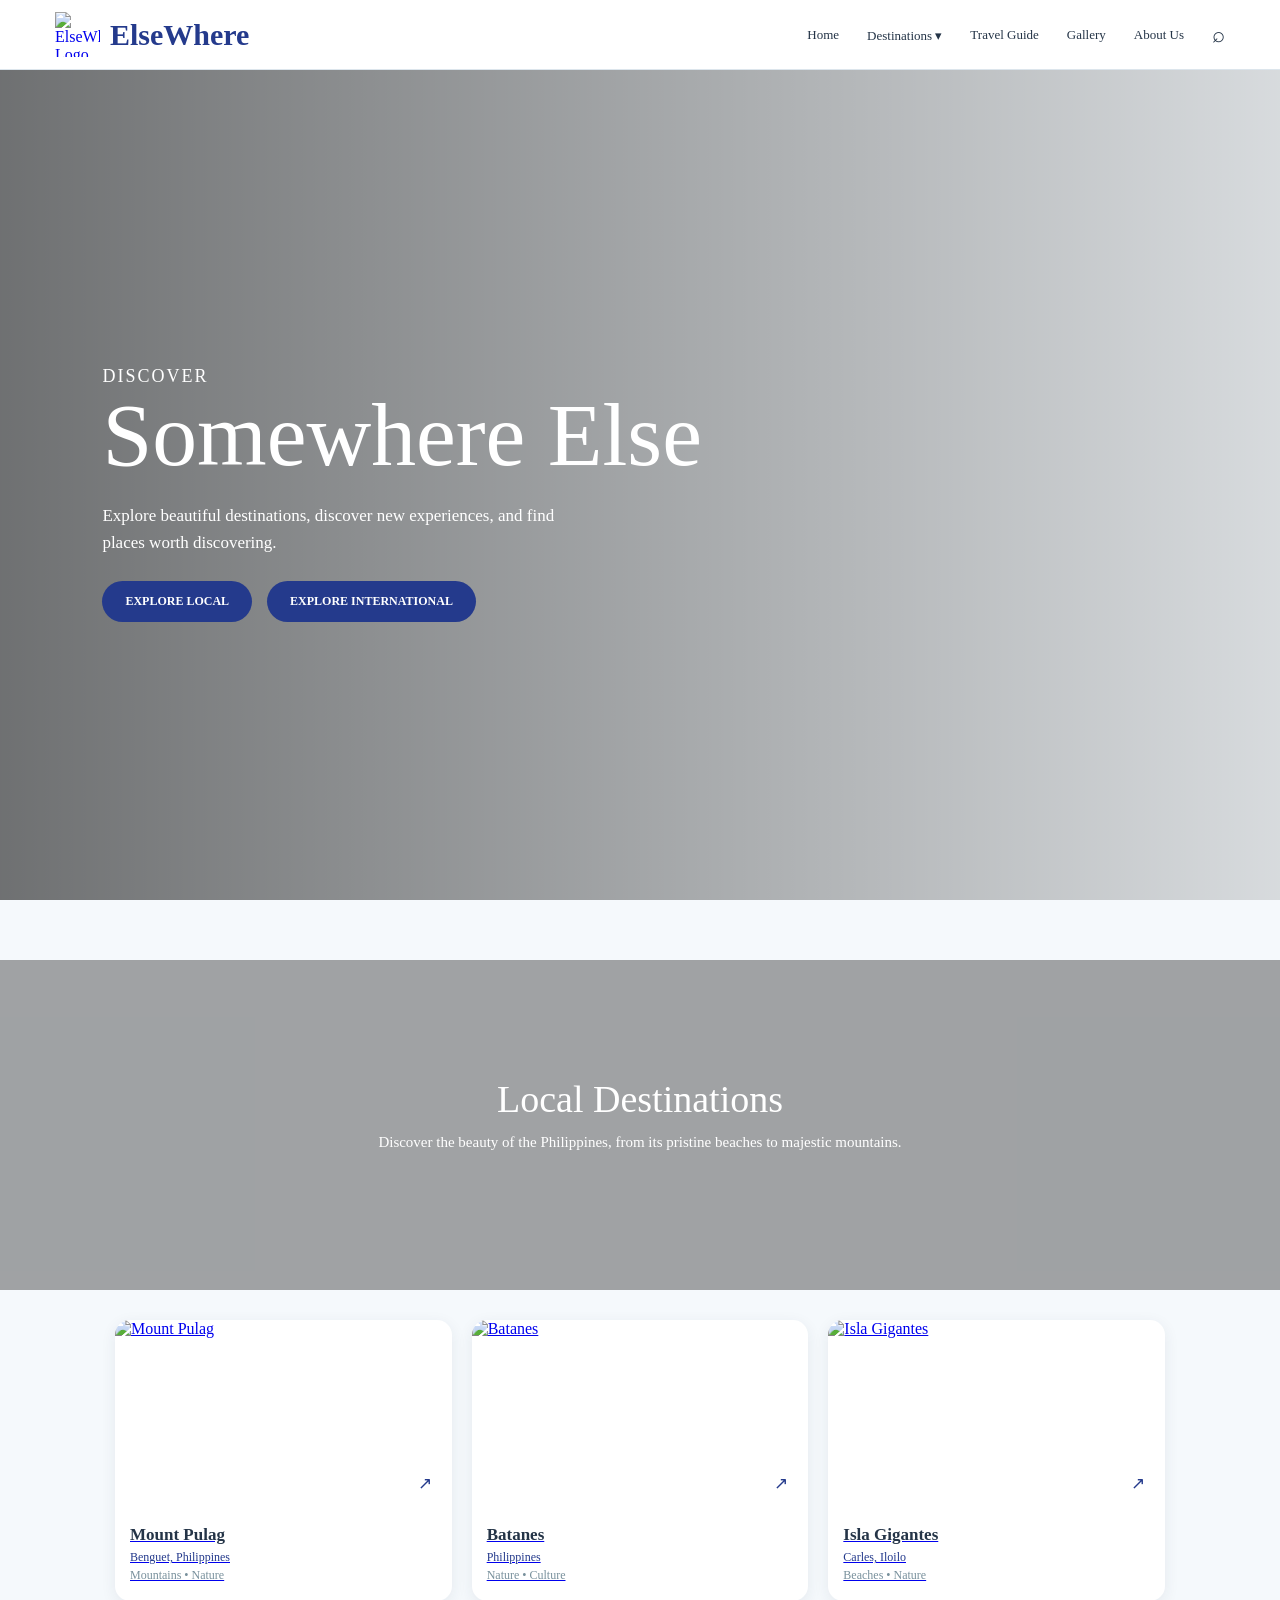
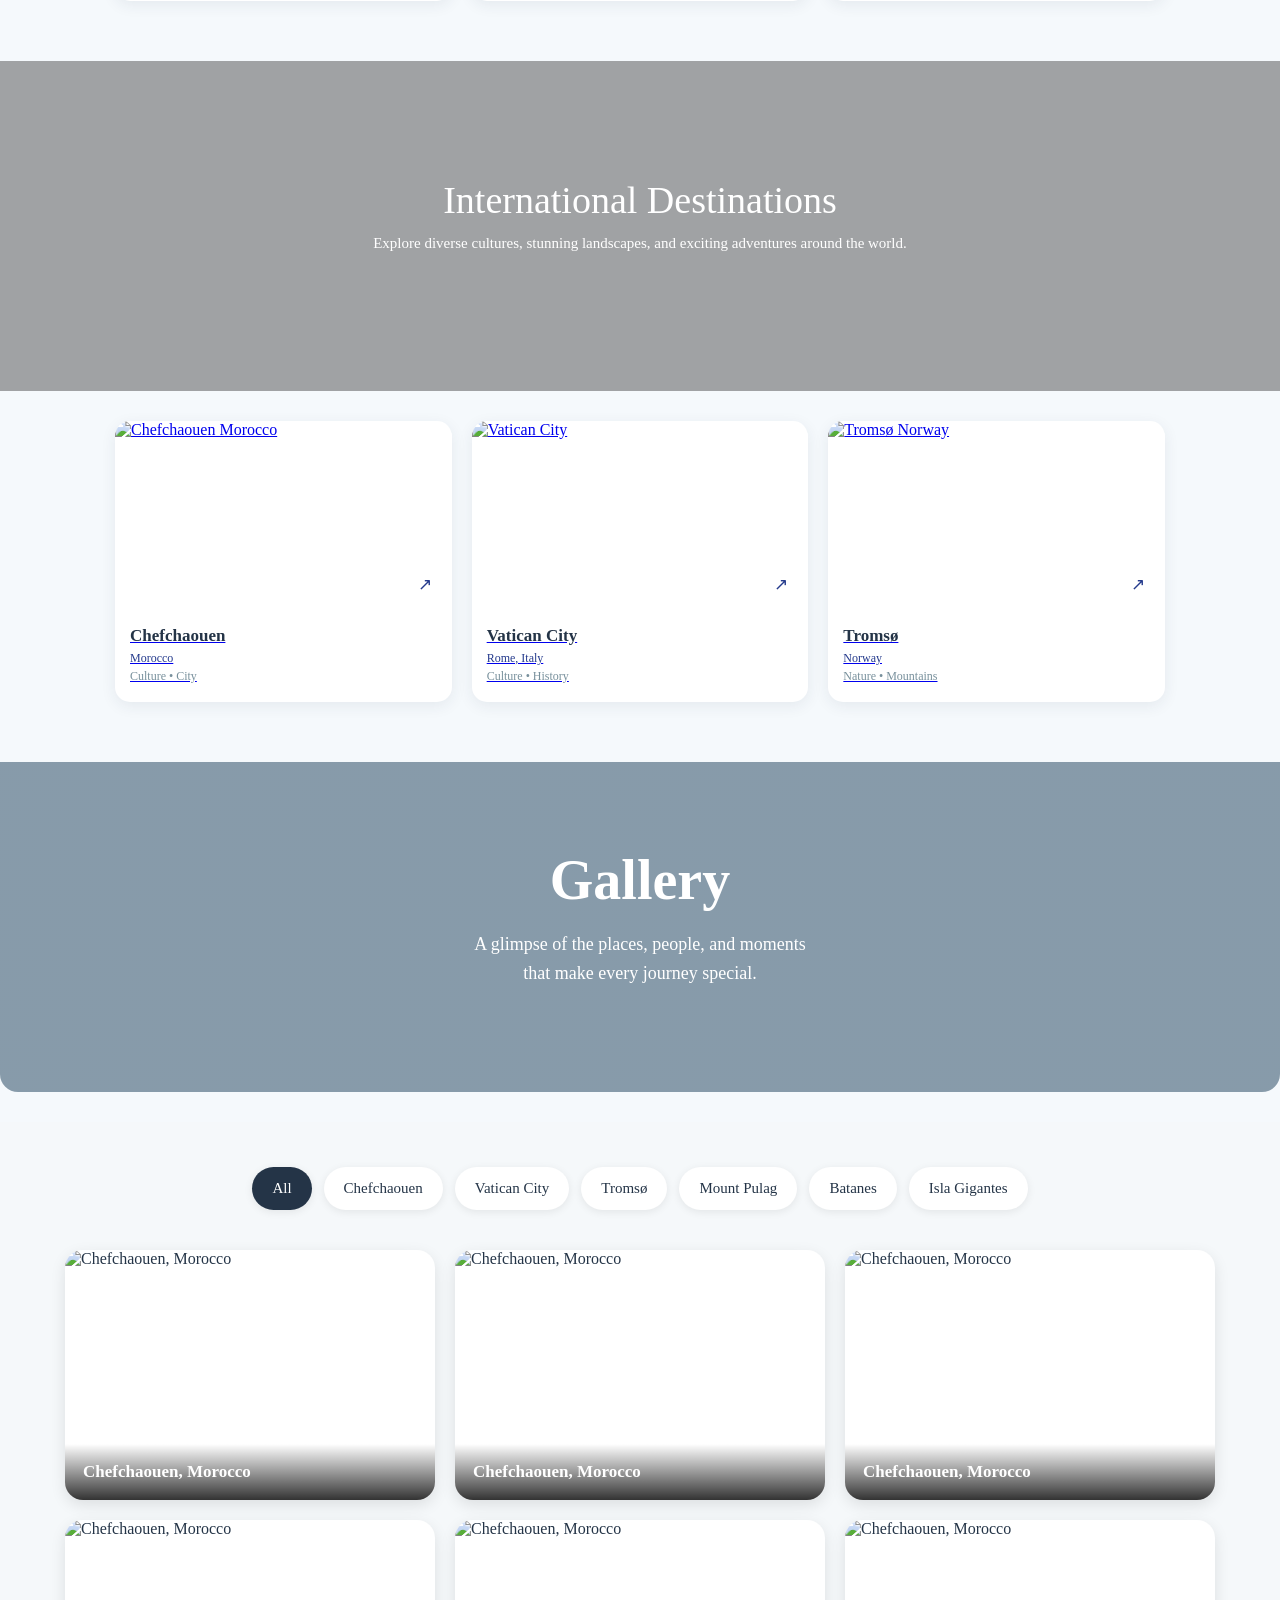
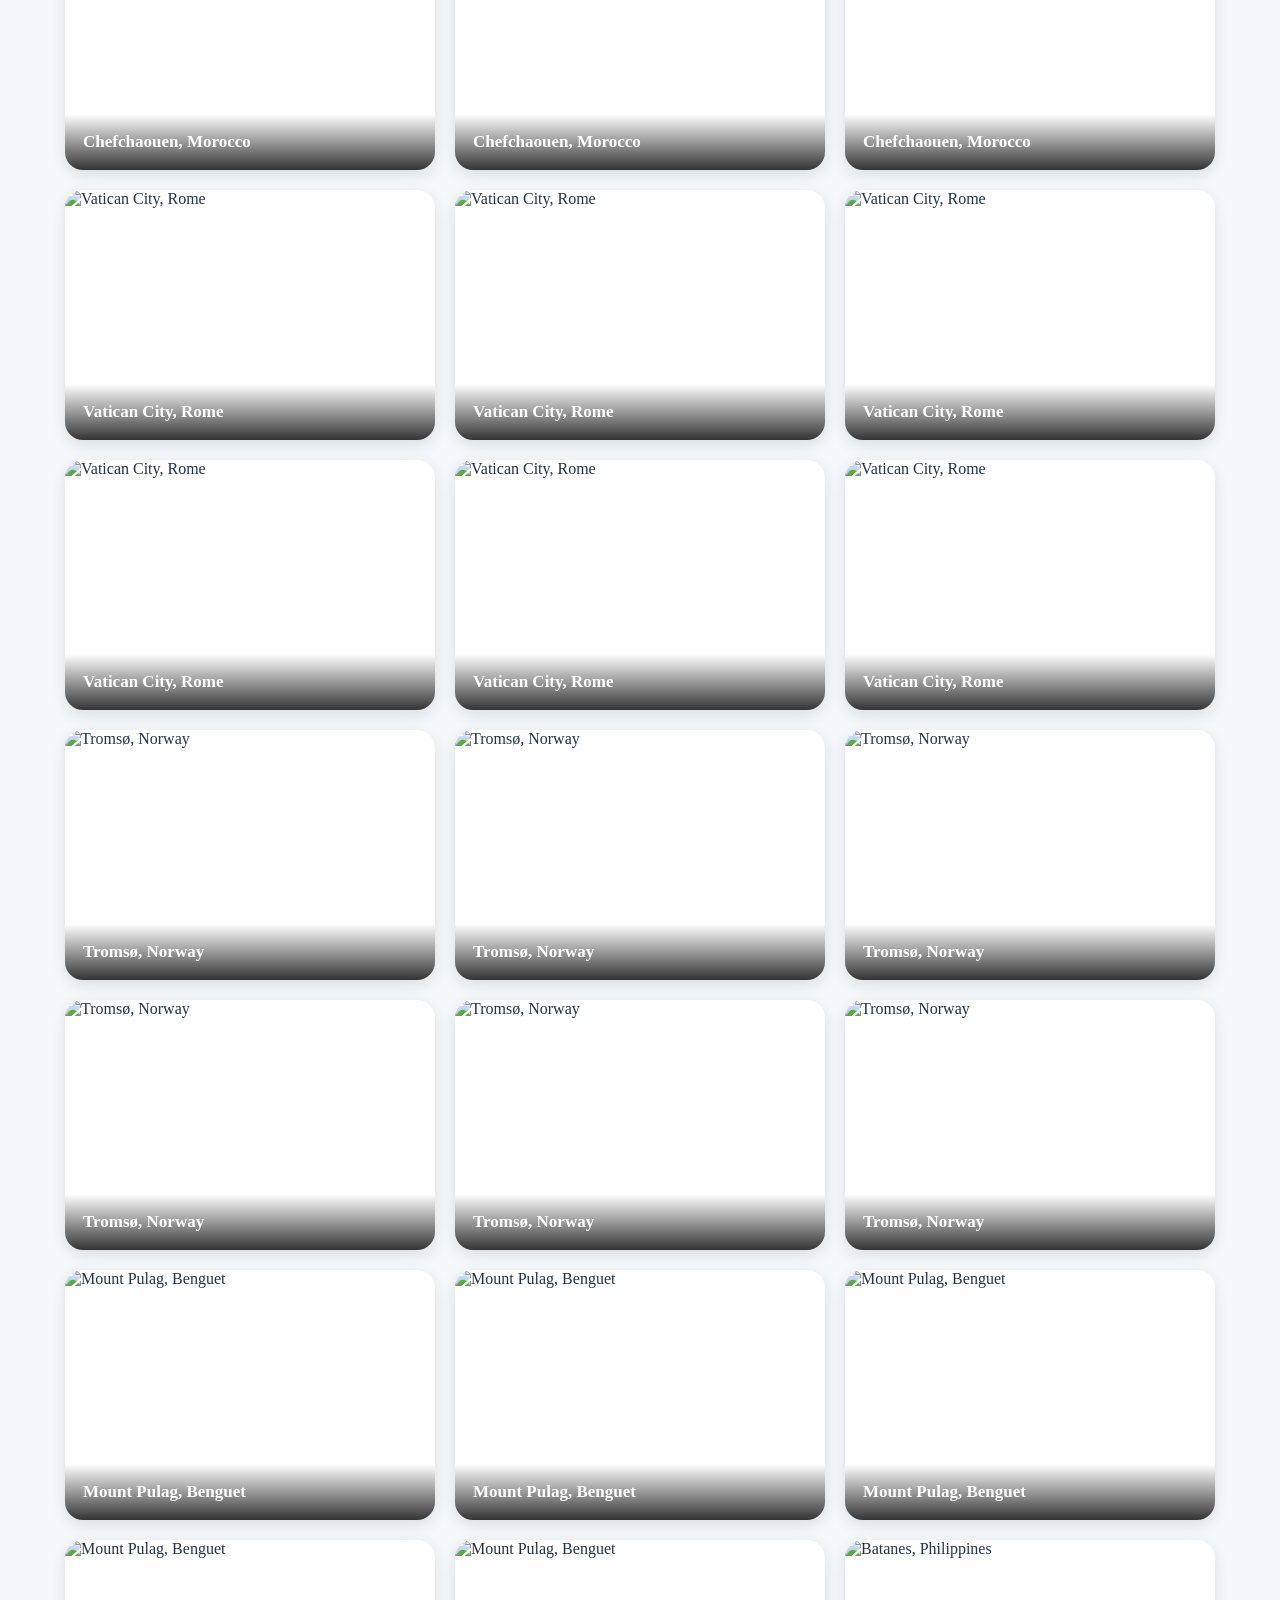
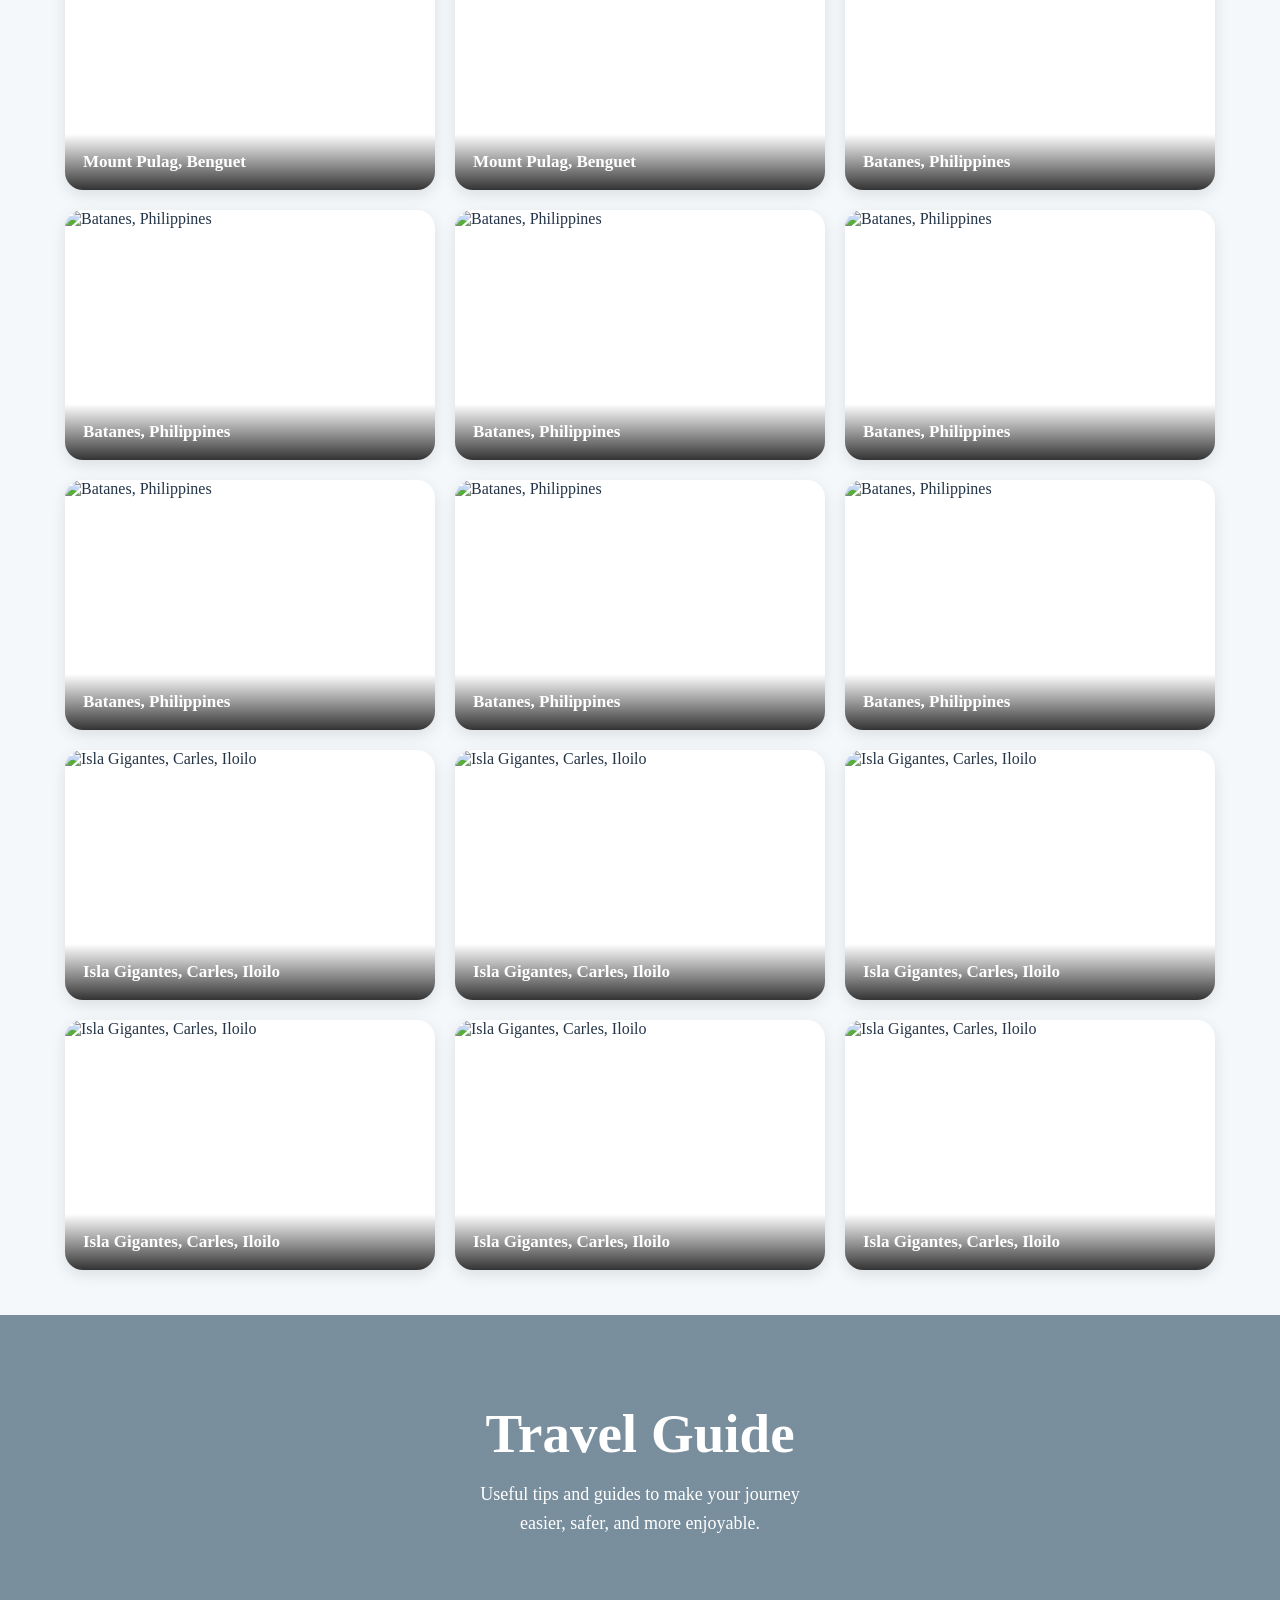
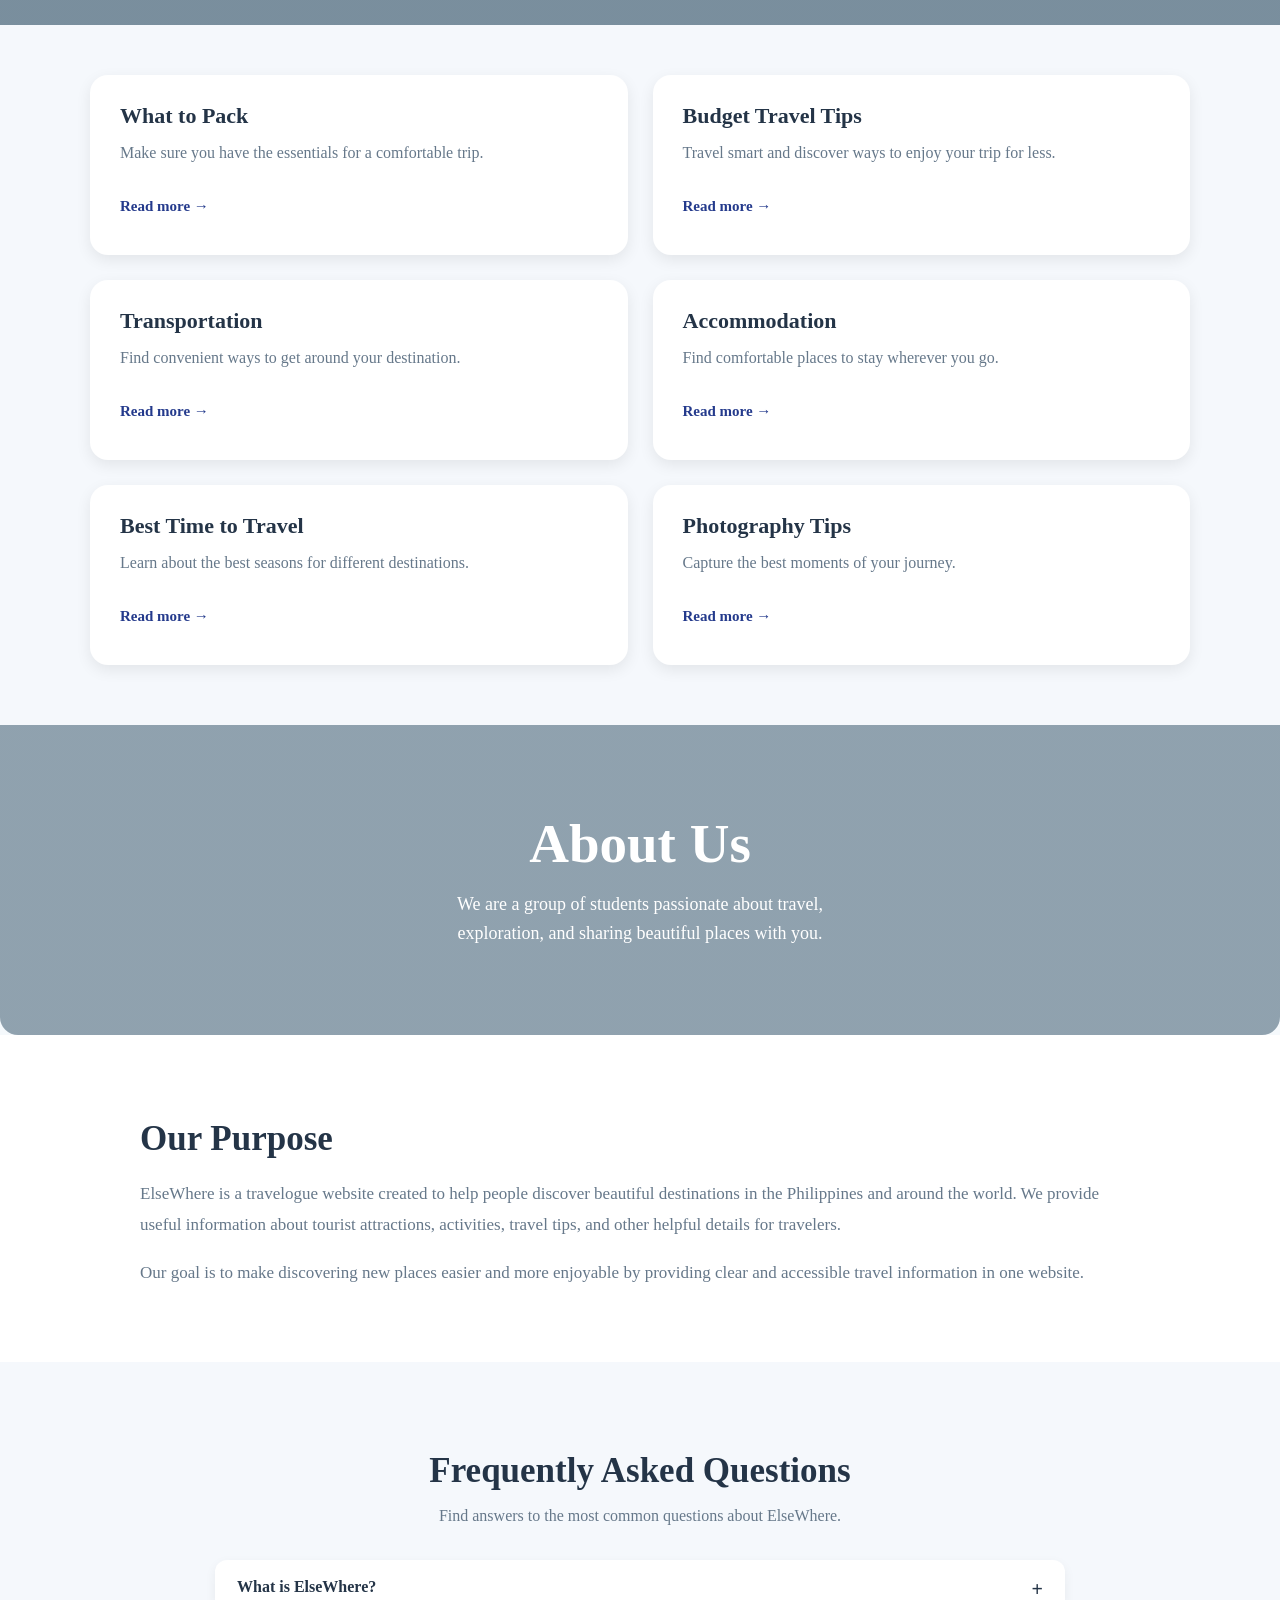
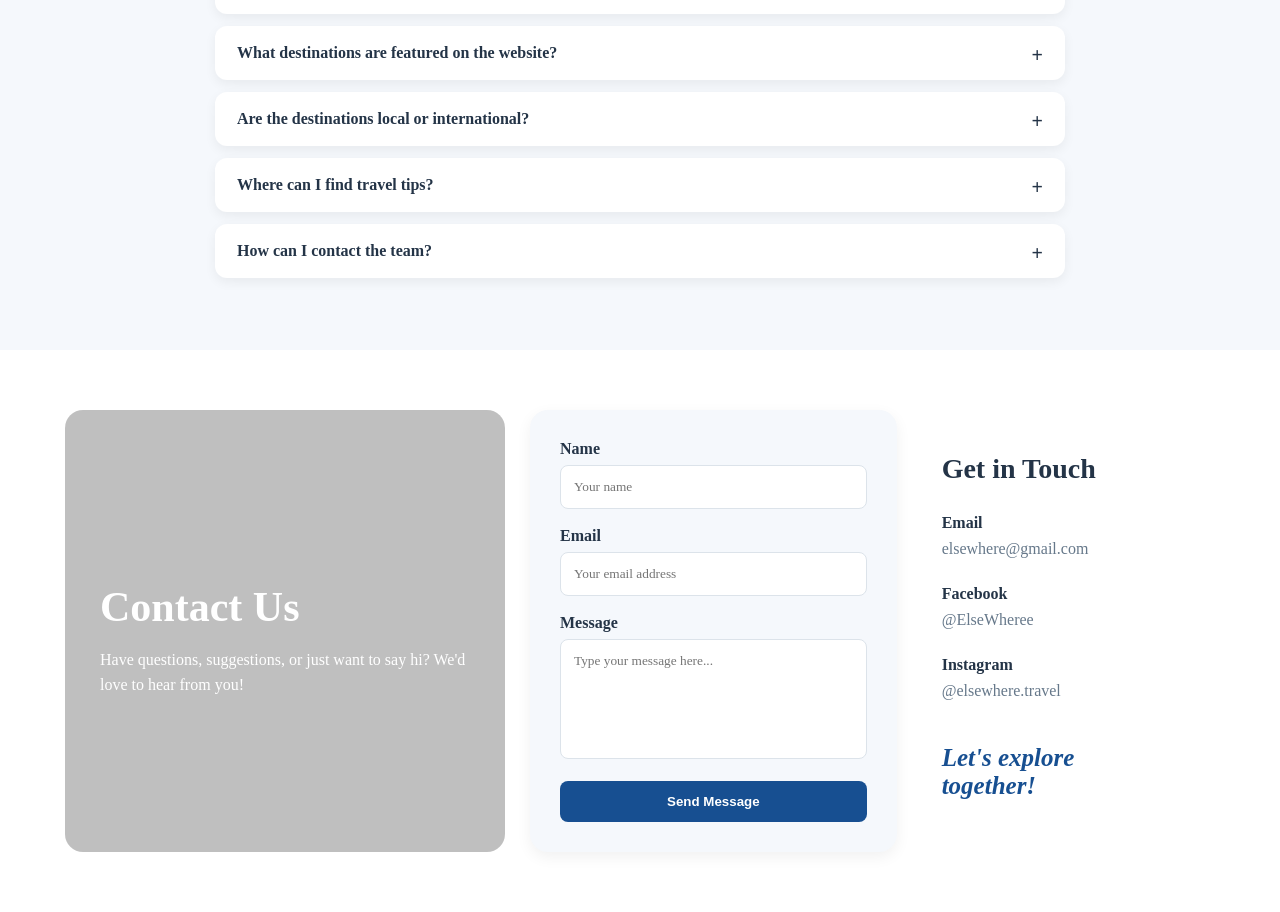
==== index.html @ c7bde48b "Add files via upload" ====
<!DOCTYPE html>
<html lang="en">
 <head>
  <meta charset="utf-8"/>
  <meta content="width=device-width, initial-scale=1.0" name="viewport"/>
  <title>
   ElseWhere | Discover Somewhere Else
  </title>
  <link href="style.css" rel="stylesheet"/>
</head>
 <body>
  <header class="header">
   <a class="brand" href="#home">
    <img alt="ElseWhere Logo" src="/code/image3/logo.png"/>
    <span>
     ElseWhere
    </span>
   </a>
   <nav>
    <a href="#home">
     Home
    </a>
    <div class="dropdown">
     <a href="#local">
      Destinations ▾
     </a>
     <div class="dropdown-content">
      <a href="#local">
       Local
      </a>
      <a href="#international">
       International
      </a>
     </div>
    </div>
    <a href="#travel-guide">
     Travel Guide
    </a>
    <a href="#gallery">
     Gallery
    </a>
    <a href="#about">
     About Us
    </a>
    <a class="search" href="#">
     ⌕
    </a>
   </nav>
  </header>
  <!-- NAVIGATION -->
  <!-- HOME HERO -->
  <main class="home" id="home">
   <section class="home-hero">
    <div class="home-overlay">
     <div class="home-text">
      <p class="small-title">
       DISCOVER
      </p>
      <h1>
       Somewhere Else
      </h1>
      <p class="home-description">
       Explore beautiful destinations, discover new experiences, and find
              places worth discovering.
      </p>
      <div class="home-buttons">
       <a class="explore-btn" href="#local">
        EXPLORE LOCAL
       </a>
       <a class="explore-btn" href="#international">
        EXPLORE INTERNATIONAL
       </a>
      </div>
     </div>
    </div>
   </section>
  </main>
  <section class="destination-hero local-hero" id="local">
   <div class="destination-overlay">
    <h1>
     Local Destinations
    </h1>
    <p>
     Discover the beauty of the Philippines, from its pristine beaches to
          majestic mountains.
    </p>
   </div>
  </section>
  <main class="destination-content" id="local-content">
   <!-- DESTINATION CARDS -->
   <div class="destination-grid">
    <!-- MOUNT PULAG -->
<a href="pulag.html" class="destination-card">

    <div class="card-image">
        <img src="/code/image3/pulag.jpg" alt="Mount Pulag">
        <span class="card-arrow">↗</span>
    </div>
    <div class="card-content">
        <h3>Mount Pulag</h3>
        <p class="location">Benguet, Philippines</p>
        <p>Mountains • Nature</p>
    </div>
</a>
<!-- BATANES -->
<a href="batanes.html" class="destination-card">

    <div class="card-image">
        <img src="/code/image3/batanes.jpg" alt="Batanes">
        <span class="card-arrow">↗</span>
    </div>
    <div class="card-content">
        <h3>Batanes</h3>
        <p class="location">Philippines</p>
        <p>Nature • Culture</p>
    </div>
</a>
<!-- ISLA GIGANTES -->
<a href="gigantes.html" class="destination-card">

    <div class="card-image">
        <img src="/code/image3/gigantes.jpg" alt="Isla Gigantes">
        <span class="card-arrow">↗</span>
    </div>
    <div class="card-content">
        <h3>Isla Gigantes</h3>
        <p class="location">Carles, Iloilo</p>
        <p>Beaches • Nature</p>
    </div>
</a>
   </div>
  </main>
  <section class="destination-hero international-hero" id="international">
   <div class="destination-overlay">
    <h1>
     International Destinations
    </h1>
    <p>
     Explore diverse cultures, stunning landscapes, and exciting adventures
          around the world.
    </p>
   </div>
  </section>
  <main class="destination-content" id="international-content">
   <!-- DESTINATION CARDS -->
<div class="destination-grid">
    <!-- CHEFCHAOUEN -->
    <a href="chefchaouen.html" class="destination-card">

        <div class="card-image">
            <img src="/code/image3/chefchaouen.jpg" alt="Chefchaouen Morocco">
            <span class="card-arrow">↗</span>
        </div>

        <div class="card-content">
            <h3>Chefchaouen</h3>
            <p class="location">Morocco</p>
            <p>Culture • City</p>
        </div>
    </a>
    <!-- VATICAN CITY -->
    <a href="vatican.html" class="destination-card">

        <div class="card-image">
            <img src="/code/image3/vatican.jpg" alt="Vatican City">
            <span class="card-arrow">↗</span>
        </div>

        <div class="card-content">
            <h3>Vatican City</h3>
            <p class="location">Rome, Italy</p>
            <p>Culture • History</p>
        </div>
    </a>
    <!-- TROMSØ -->
    <a href="tromso.html" class="destination-card">

        <div class="card-image">
            <img src="/code/image3/tromso.jpg" alt="Tromsø Norway">
            <span class="card-arrow">↗</span>
        </div>

        <div class="card-content">
            <h3>Tromsø</h3>
            <p class="location">Norway</p>
            <p>Nature • Mountains</p>
        </div>
    </a>
</div>
   </div>
  </main>
  <section class="gallery-hero" id="gallery">
   <div class="gallery-overlay">
    <h1>
     Gallery
    </h1>
    <p>
     A glimpse of the places, people, and moments
     <br/>
     that make every journey special.
    </p>
   </div>
  </section>
  <section class="gallery-section" id="gallery-content">
   <div class="location-filters">
    <button class="filter-btn active" onclick="filterGallery('all')">
        All
    </button>
    <button class="filter-btn" onclick="filterGallery('chefchaouen')">
        Chefchaouen
    </button>
    <button class="filter-btn" onclick="filterGallery('vatican')">
        Vatican City
    </button>
    <button class="filter-btn" onclick="filterGallery('tromso')">
        Tromsø
    </button>
    <button class="filter-btn" onclick="filterGallery('pulag')">
        Mount Pulag
    </button>
    <button class="filter-btn" onclick="filterGallery('batanes')">
        Batanes
    </button>
    <button class="filter-btn" onclick="filterGallery('gigantes')">
        Isla Gigantes
    </button>
</div>
   <!-- GALLERY GRID -->
<div class="gallery-grid">

    <!-- CHEFCHAOUEN -->
   <div class="gallery-item chefchaouen">
        <img src="/code/gallery/chefchaouen.jpg" alt="Chefchaouen, Morocco">
        <div class="location-name">Chefchaouen, Morocco</div>
    </div>
   
    <div class="gallery-item chefchaouen">
        <img src="/code/gallery/chefchaouen2.jpg" alt="Chefchaouen, Morocco">
        <div class="location-name">Chefchaouen, Morocco</div>
    </div>

    <div class="gallery-item chefchaouen">
        <img src="/code/gallery/chefchaouen3.jpg" alt="Chefchaouen, Morocco">
        <div class="location-name">Chefchaouen, Morocco</div>
    </div>

    <div class="gallery-item chefchaouen">
        <img src="/code/gallery/chefchaouen4.jpg" alt="Chefchaouen, Morocco">
        <div class="location-name">Chefchaouen, Morocco</div>
    </div>

    <div class="gallery-item chefchaouen">
        <img src="/code/gallery/chefchaouen6.jpg" alt="Chefchaouen, Morocco">
        <div class="location-name">Chefchaouen, Morocco</div>
    </div>

  <div class="gallery-item chefchaouen">
        <img src="/code/gallery/chefchaouen7.jpg" alt="Chefchaouen, Morocco">
        <div class="location-name">Chefchaouen, Morocco</div>
    </div>


    <!-- VATICAN CITY -->
    <div class="gallery-item vatican">
        <img src="/code/gallery/vatican.jpg" alt="Vatican City, Rome">
        <div class="location-name">Vatican City, Rome</div>
    </div>

    <div class="gallery-item vatican">
        <img src="/code/gallery/vatican1.jpg" alt="Vatican City, Rome">
        <div class="location-name">Vatican City, Rome</div>
    </div>

    <div class="gallery-item vatican">
        <img src="/code/gallery/vatican2.jpg" alt="Vatican City, Rome">
        <div class="location-name">Vatican City, Rome</div>
    </div>
    
    <div class="gallery-item vatican">
        <img src="/code/gallery/vatican3.jpg" alt="Vatican City, Rome">
        <div class="location-name">Vatican City, Rome</div>
    </div>
    
    <div class="gallery-item vatican">
        <img src="/code/gallery/vatican4.jpg" alt="Vatican City, Rome">
        <div class="location-name">Vatican City, Rome</div>
    </div>

    <div class="gallery-item vatican">
        <img src="/code/gallery/vatican5.jpg" alt="Vatican City, Rome">
        <div class="location-name">Vatican City, Rome</div>
    </div>

    <!-- TROMSØ -->
    <div class="gallery-item tromso">
        <img src="/code/gallery/tromso.jpg" alt="Tromsø, Norway">
        <div class="location-name">Tromsø, Norway</div>
    </div>

    <div class="gallery-item tromso">
        <img src="/code/gallery/tromso3.jpg" alt="Tromsø, Norway">
        <div class="location-name">Tromsø, Norway</div>
    </div>

     <div class="gallery-item tromso">
        <img src="/code/gallery/tromso4.jpg" alt="Tromsø, Norway">
        <div class="location-name">Tromsø, Norway</div>
    </div>

     <div class="gallery-item tromso">
        <img src="/code/gallery/tromso5.jpg" alt="Tromsø, Norway">
        <div class="location-name">Tromsø, Norway</div>
    </div>

     <div class="gallery-item tromso">
        <img src="/code/gallery/tromso6.jpg" alt="Tromsø, Norway">
        <div class="location-name">Tromsø, Norway</div>
    </div>

     <div class="gallery-item tromso">
        <img src="/code/gallery/tromso8.jpg" alt="Tromsø, Norway">
        <div class="location-name">Tromsø, Norway</div>
    </div>


    <!-- MOUNT PULAG -->
    <div class="gallery-item pulag">
        <img src="/code/gallery/pulag1.jpg" alt="Mount Pulag, Benguet">
        <div class="location-name">Mount Pulag, Benguet</div>
    </div>

    <div class="gallery-item pulag">
        <img src="/code/gallery/pulag2.jpg" alt="Mount Pulag, Benguet">
        <div class="location-name">Mount Pulag, Benguet</div>
    </div>

    <div class="gallery-item pulag">
        <img src="/code/gallery/pulag3.jpg" alt="Mount Pulag, Benguet">
        <div class="location-name">Mount Pulag, Benguet</div>
    </div>

     <div class="gallery-item pulag">
        <img src="/code/gallery/pulag4.jpg" alt="Mount Pulag, Benguet">
        <div class="location-name">Mount Pulag, Benguet</div>
    </div>

     <div class="gallery-item pulag">
        <img src="/code/gallery/pulag5.jpg" alt="Mount Pulag, Benguet">
        <div class="location-name">Mount Pulag, Benguet</div>
    </div>

    <!-- BATANES -->
    <div class="gallery-item batanes">
        <img src="/code/gallery/batanes1.jpg" alt="Batanes, Philippines">
        <div class="location-name">Batanes, Philippines</div>
    </div>

    <div class="gallery-item batanes">
        <img src="/code/gallery/batanes2.jpg" alt="Batanes, Philippines">
        <div class="location-name">Batanes, Philippines</div>
    </div>

    <div class="gallery-item batanes">
        <img src="/code/gallery/batanes3.jpg" alt="Batanes, Philippines">
        <div class="location-name">Batanes, Philippines</div>
    </div>

     <div class="gallery-item batanes">
        <img src="/code/gallery/batanes4.jpg" alt="Batanes, Philippines">
        <div class="location-name">Batanes, Philippines</div>
    </div>

     <div class="gallery-item batanes">
        <img src="/code/gallery/batanes6.jpg" alt="Batanes, Philippines">
        <div class="location-name">Batanes, Philippines</div>
    </div>

     <div class="gallery-item batanes">
        <img src="/code/gallery/batanes6.jpg" alt="Batanes, Philippines">
        <div class="location-name">Batanes, Philippines</div>
    </div>

     <div class="gallery-item batanes">
        <img src="/code/gallery/batanes7.jpg" alt="Batanes, Philippines">
        <div class="location-name">Batanes, Philippines</div>
    </div>


    <!-- ISLA GIGANTES -->
    <div class="gallery-item gigantes">
        <img src="/code/gallery/gigantes1.jpg" alt="Isla Gigantes, Carles, Iloilo">
        <div class="location-name">Isla Gigantes, Carles, Iloilo</div>
    </div>

    <div class="gallery-item gigantes">
        <img src="/code/gallery/gigantes2.jpg" alt="Isla Gigantes, Carles, Iloilo">
        <div class="location-name">Isla Gigantes, Carles, Iloilo</div>
    </div>

    <div class="gallery-item gigantes">
        <img src="/code/gallery/gigantes3.jpg" alt="Isla Gigantes, Carles, Iloilo">
        <div class="location-name">Isla Gigantes, Carles, Iloilo</div>
    </div>

    <div class="gallery-item gigantes">
        <img src="/code/gallery/gigantes7.jpg" alt="Isla Gigantes, Carles, Iloilo">
        <div class="location-name">Isla Gigantes, Carles, Iloilo</div>
    </div>

    <div class="gallery-item gigantes">
        <img src="/code/gallery/gigantes5.jpg" alt="Isla Gigantes, Carles, Iloilo">
        <div class="location-name">Isla Gigantes, Carles, Iloilo</div>
    </div>

    <div class="gallery-item gigantes">
        <img src="/code/gallery/gigantes6.jpg" alt="Isla Gigantes, Carles, Iloilo">
        <div class="location-name">Isla Gigantes, Carles, Iloilo</div>
    </div>

</div> 
  </section>
<!-- =========================
     TRAVEL GUIDE
========================= -->

<section id="travel-guide">

    <!-- TRAVEL GUIDE HERO -->
    <section class="guide-hero">

        <div class="guide-overlay">
            <h1>Travel Guide</h1>

            <p>
                Useful tips and guides to make your journey<br>
                easier, safer, and more enjoyable.
            </p>
        </div>

    </section>


    <!-- GUIDE CARDS -->
    <section class="guide-section">

        <div class="guide-grid">

            <!-- WHAT TO PACK -->
            <div class="guide-card">

                <h2>What to Pack</h2>

                <p>
                    Make sure you have the essentials
                    for a comfortable trip.
                </p>

                <button onclick="openGuide('packing')">
                    Read more →
                </button>

            </div>


            <!-- BUDGET TRAVEL -->
            <div class="guide-card">

                <h2>Budget Travel Tips</h2>

                <p>
                    Travel smart and discover ways
                    to enjoy your trip for less.
                </p>

                <button onclick="openGuide('budget')">
                    Read more →
                </button>

            </div>


            <!-- TRANSPORTATION -->
            <div class="guide-card">

                <h2>Transportation</h2>

                <p>
                    Find convenient ways to get
                    around your destination.
                </p>

                <button onclick="openGuide('transportation')">
                    Read more →
                </button>

            </div>


            <!-- ACCOMMODATION -->
            <div class="guide-card">

                <h2>Accommodation</h2>

                <p>
                    Find comfortable places to stay
                    wherever you go.
                </p>

                <button onclick="openGuide('accommodation')">
                    Read more →
                </button>

            </div>


            <!-- BEST TIME -->
            <div class="guide-card">

                <h2>Best Time to Travel</h2>

                <p>
                    Learn about the best seasons
                    for different destinations.
                </p>

                <button onclick="openGuide('best-time')">
                    Read more →
                </button>

            </div>


            <!-- PHOTOGRAPHY -->
            <div class="guide-card">

                <h2>Photography Tips</h2>

                <p>
                    Capture the best moments
                    of your journey.
                </p>

                <button onclick="openGuide('photography')">
                    Read more →
                </button>

            </div>

        </div>

    </section>

</section>


<!-- =========================
     GUIDE POPUP
========================= -->

<div class="guide-popup" id="guidePopup">

    <div class="guide-popup-card">

        <button class="close-guide" onclick="closeGuide()">
            ×
        </button>

        <div class="guide-blue-line"></div>

        <h2 id="guideTitle">Travel Guide</h2>

        <div id="guideContent"></div>

    </div>
</div>
  </section>
  <section class="about-hero" id="about">
   <div class="about-overlay">
    <h1>
     About Us
    </h1>
    <p>
     We are a group of students passionate about travel,
     <br/>
     exploration, and sharing beautiful places with you.
    </p>
   </div>
  </section>
  <section class="purpose-section">
   <div class="purpose-content">
    <h2>
     Our Purpose
    </h2>
    <p>
     ElseWhere is a travelogue website created to help people
        discover beautiful destinations in the Philippines and
        around the world. We provide useful information about
        tourist attractions, activities, travel tips, and other
        helpful details for travelers.
    </p>
    <p>
     Our goal is to make discovering new places easier and more
        enjoyable by providing clear and accessible travel
        information in one website.
    </p>
   </div>
  </section>
  <section class="faq-section">
   <div class="section-title">
    <h2>
     Frequently Asked Questions
    </h2>
    <p>
     Find answers to the most common questions about ElseWhere.
    </p>
   </div>
   <div class="faq-container">
    <details>
     <summary>
      What is ElseWhere?
     </summary>
     <p>
      ElseWhere is a travelogue website that features
          different local and international destinations,
          travel information, activities, and helpful tips.
     </p>
    </details>
    <details>
     <summary>
      What destinations are featured on the website?
     </summary>
     <p>
      The website features selected destinations from the
          Philippines and different parts of the world.
     </p>
    </details>
    <details>
     <summary>
      Are the destinations local or international?
     </summary>
     <p>
      Both. ElseWhere features destinations from the
          Philippines as well as international destinations.
     </p>
    </details>
    <details>
     <summary>
      Where can I find travel tips?
     </summary>
     <p>
      You can find useful travel information and tips on our
          Travel Guide page.
     </p>
    </details>
    <details>
     <summary>
      How can I contact the team?
     </summary>
     <p>
      You can contact us through the contact form and the
          social media information provided below.
     </p>
    </details>
   </div>
  </section>
  <section class="contact-section">
   <div class="contact-container">
    <!-- CONTACT IMAGE -->
    <div class="contact-image">
     <div class="contact-overlay">
      <h2>
       Contact Us
      </h2>
      <p>
       Have questions, suggestions, or just want to say hi?
            We'd love to hear from you!
      </p>
     </div>
    </div>
    <!-- CONTACT FORM -->
    <div class="contact-form">
     <label>
      Name
     </label>
     <input placeholder="Your name" type="text"/>
     <label>
      Email
     </label>
     <input placeholder="Your email address" type="email"/>
     <label>
      Message
     </label>
     <textarea placeholder="Type your message here..."></textarea>
     <button type="submit">
      Send Message
     </button>
    </div>
    <!-- GET IN TOUCH -->
    <div class="get-in-touch">
     <h2>
      Get in Touch
     </h2>
     <div class="contact-info">
      <p>
       <strong>
        Email
       </strong>
       <br/>
       elsewhere@gmail.com
      </p>
      <p>
       <strong>
        Facebook
       </strong>
       <br/>
       @ElseWheree
      </p>
      <p>
       <strong>
        Instagram
       </strong>
       <br/>
       @elsewhere.travel
      </p>
     </div>
     <h3>
      Let's explore
      <br/>
      together!
     </h3>
    </div>
   </div>
  </section>
  <script src="gallery.js"></script>
 </body>
</html>
---- style.css ----
* {
  box-sizing: border-box;
}
body {
  margin: 0;
  padding: 0;
  font-family: "Times New Roman", Times, serif;
  background: #f5f9fc;
  color: #243447;
}
/* HEADER */
.header {
  height: 70px;
  width: 100%;
  background: rgba(255, 255, 255, 0.96);
  display: flex;
  align-items: center;
  justify-content: space-between;
  padding: 0 55px;
  border-bottom: 1px solid #dce5ec;
  position: relative;
  z-index: 100;
}
/* LOGO */
.brand {
  display: flex;
  align-items: center;
  gap: 10px;
  text-decoration: none;
}
.brand img {
  width: 45px;
  height: 45px;
  object-fit: contain;
}
.brand span {
  font-family: "Brush Script MT", cursive;
  font-size: 30px;
  font-weight: bold;
  color: #243a8c;
  white-space: nowrap;
}
/* NAVIGATION */
nav {
  display: flex;
  align-items: center;
  gap: 28px;
}
nav a {
  text-decoration: none;
  color: #243447;
  font-size: 13px;
  transition: 0.3s;
}
nav a:hover {
  color: #243a8c;
}
/* SEARCH */
.search {
  font-size: 22px;
}
/*DROPDOWN*/
.dropdown {
  position: relative;
}
.dropdown-content {
  display: none;
  position: absolute;
  top: 25px;
  left: -15px;
  background: white;
  min-width: 150px;
  box-shadow: 0 5px 20px rgba(0, 0, 0, 0.12);
  border-radius: 8px;
  padding: 8px 0;
}
.dropdown-content a {
  display: block;
  padding: 10px 15px;
  color: #243447;
}
.dropdown-content a:hover {
  background: #eef6fb;
}
.dropdown:hover .dropdown-content {
  display: block;
}
/*HOME PAGE*/
.home {
  width: 100%;
}
/* HERO */
.home-hero {
  min-height: calc(100vh - 70px);
  background-image: url("/code/image3/background2.jpg");
  background-size: cover;
  background-position: center;
  position: relative;
}
/* DARK OVERLAY */
.home-overlay {
  position: absolute;
  inset: 0;
  background: linear-gradient(90deg, rgba(0, 0, 0, 0.55), rgba(0, 0, 0, 0.12));
  display: flex;
  align-items: center;
  padding-left: 8%;
}
/* HOME TEXT */
.home-text {
  color: white;
  max-width: 600px;
}
.small-title {
  font-size: 18px;
  letter-spacing: 2px;
  margin-bottom: 5px;
}
.home-text h1 {
  font-family: "Brush Script MT", cursive;
  font-size: clamp(55px, 7vw, 95px);
  margin: 0;
  line-height: 0.95;
  font-weight: normal;
}
.home-description {
  max-width: 470px;
  font-size: 17px;
  line-height: 1.6;
  margin: 25px 0;
}
/* HOME BUTTONS */
.home-buttons {
  display: flex;
  gap: 15px;
  flex-wrap: wrap;
}
.explore-btn {
  text-decoration: none;
  color: white;
  background: #243a8c;
  padding: 13px 23px;
  border-radius: 25px;
  font-size: 12px;
  font-weight: bold;
  transition: 0.3s;
}

.explore-btn:hover {
  background: white;
  color: #243a8c;
  transform: translateY(-2px);
}
main.home {
  margin-bottom: 60px;
}
.destination-hero.local-hero {
  margin-top: 8px;
}
/* DESTINATION HERO */
.destination-hero {
  height: 330px;
  background-size: cover;
  background-position: center;
  position: relative;
  display: flex;
  align-items: center;
  justify-content: center;
  text-align: center;
}
/* LOCAL BACKGROUND */
.local-hero {
  background-image: url("/code/image3/local-background.jpg");
}
/* INTERNATIONAL BACKGROUND */
.international-hero {
  background-image: url("/code/image3/international-background.jpg");
}
/* HERO OVERLAY */
.destination-overlay {
  position: absolute;
  inset: 0;
  background: rgba(0, 0, 0, 0.35);
  display: flex;
  flex-direction: column;
  justify-content: center;
  align-items: center;
  color: white;
  padding: 20px;
}
.destination-overlay h1 {
  font-size: 38px;
  margin: 0 0 10px;
  font-weight: normal;
}
.destination-overlay p {
  max-width: 600px;
  font-size: 15px;
  line-height: 1.5;
  margin: 0 0 20px;
}
/* DESTINATION CONTENT */
.destination-content {
  max-width: 1100px;
  margin: auto;
  padding: 30px 25px 60px;
}
.destination-content h2 {
  font-size: 19px;
  margin-bottom: 18px;
  color: #243a8c;
}
/*CATEGORY BUTTONS*/
.categories {
  display: grid;
  grid-template-columns: repeat(5, 1fr);
  gap: 12px;
  margin-bottom: 30px;
}
.categories button {
  border: none;
  background: white;
  border-radius: 12px;
  padding: 16px 10px;
  color: #243a8c;
  font-family: inherit;
  cursor: pointer;
  box-shadow: 0 3px 12px rgba(36, 52, 71, 0.07);
  transition: 0.3s;
}
.categories button span {
  display: block;
  font-size: 22px;
  margin-bottom: 7px;
}
.categories button:hover {
  transform: translateY(-3px);
  background: #eef6fb;
}
/* DESTINATION GRID*/
.destination-grid {
  display: grid;
  grid-template-columns: repeat(3, 1fr);
  gap: 20px;
}
/* CARD */
.destination-card {
  background: white;
  border-radius: 15px;
  overflow: hidden;
  box-shadow: 0 4px 15px rgba(36, 52, 71, 0.08);
  transition: 0.3s;
}
.destination-card:hover {
  transform: translateY(-5px);
  box-shadow: 0 10px 25px rgba(36, 52, 71, 0.14);
}
/* IMAGE */
.card-image {
  height: 190px;
  position: relative;
  overflow: hidden;
}
.card-image img {
  width: 100%;
  height: 100%;
  object-fit: cover;
  display: block;
  transition: 0.4s;
}
.destination-card:hover .card-image img {
  transform: scale(1.05);
}
/* ARROW */
.card-arrow {
  position: absolute;
  right: 12px;
  bottom: 12px;
  width: 30px;
  height: 30px;
  border-radius: 50%;
  background: white;
  color: #243a8c;
  display: flex;
  align-items: center;
  justify-content: center;
  font-size: 17px;
}
/* CARD CONTENT */
.card-content {
  padding: 15px;
}
.card-content h3 {
  margin: 0 0 5px;
  font-size: 17px;
  color: #243447;
}
.card-content p {
  margin: 3px 0;
  font-size: 12px;
  color: #78909c;
}
.card-content .location {
  color: #243a8c;
  font-size: 12px;
}

/* TABLET */

@media (max-width: 850px) {
  .header {
    padding: 0 25px;
  }
  nav {
    gap: 14px;
  }
  nav a {
    font-size: 11px;
  }
  .categories {
    grid-template-columns: repeat(3, 1fr);
  }
  .destination-grid {
    grid-template-columns: repeat(2, 1fr);
  }
}
/* MOBILE*/

@media (max-width: 600px) {
  .header {
    height: auto;
    min-height: 70px;
    padding: 12px 18px;
    flex-direction: column;
    gap: 10px;
  }
  .logo {
    font-size: 27px;
  }
  nav {
    width: 100%;
    justify-content: center;
    flex-wrap: wrap;
    gap: 12px;
  }
  nav a {
    font-size: 10px;
  }
  .home-hero {
    min-height: calc(100vh - 115px);
    background-position: center;
  }
  .home-overlay {
    padding: 30px;
  }
  .home-text h1 {
    font-size: 58px;
  }
  .home-description {
    font-size: 14px;
  }
  .home-buttons {
    flex-direction: column;
    align-items: flex-start;
  }
  .explore-btn {
    padding: 12px 18px;
  }
  .destination-hero {
    height: 300px;
  }
  .destination-overlay h1 {
    font-size: 30px;
  }
  .destination-overlay p {
    font-size: 13px;
  }
  .categories {
    grid-template-columns: repeat(2, 1fr);
  }
  .destination-grid {
    grid-template-columns: 1fr;
  }
  .card-image {
    height: 210px;
  }
}
.destination-cards {
  position: absolute;
  top: 48%;
  right: 5%;
  display: flex;
  align-items: center;
  gap: -10px;
}

.card {
  width: 130px;
  background: white;
  padding: 8px 8px 15px 8px;
  box-shadow: 0 4px 12px rgba(0, 0, 0, 0.3);
  position: relative;
}

.card img {
  width: 100%;
  height: 150px;
  object-fit: cover;
  display: block;
}

.card p {
  font-family: "Times New Roman", Times, serif;
  font-size: 14px;
  color: #243447;
  margin: 8px 3px 0;
  line-height: 1.2;
}

.card1 {
  transform: rotate(-12deg);
  margin-right: -20px;
  z-index: 1;
}

.card2 {
  transform: rotate(0deg);
  z-index: 2;
}

.card3 {
  transform: rotate(12deg);
  margin-left: -20px;
  z-index: 1;
}
/* GALLERY HERO */

.gallery-hero {
  height: 330px;

  background-image:
    linear-gradient(rgba(0, 40, 70, 0.45), rgba(0, 40, 70, 0.45)),
    url("/code/gallery/gallery-background.jpg");

  background-size: cover;
  background-position: center;

  display: flex;
  align-items: center;
  justify-content: center;

  text-align: center;
  border-radius: 0 0 18px 18px;
}

.gallery-overlay {
  color: white;
}

.gallery-overlay h1 {
  font-size: 56px;
  margin: 0 0 15px;
}

.gallery-overlay p {
  font-size: 18px;
  line-height: 1.6;
}

/* GALLERY SECTION */

.gallery-section {
  background: #f5f8fa;
  padding: 45px 0;
  min-height: 700px;
  margin-top: 30px;
}
.gallery-content {
  padding-bottom: 80px;
}

/* FILTER BUTTONS */

.location-filters {
  display: flex;
  justify-content: center;
  align-items: center;
  gap: 12px;
  flex-wrap: wrap;

  margin-bottom: 40px;
}

.filter-btn {
  border: none;
  background: white;
  color: #243447;

  padding: 13px 20px;

  border-radius: 25px;

  font-family: "Times New Roman", Times, serif;
  font-size: 15px;

  cursor: pointer;

  box-shadow: 0 2px 8px rgba(0, 0, 0, 0.08);

  transition: 0.3s;
}

.filter-btn:hover {
  background: #243447;
  color: white;
}

.filter-btn.active {
  background: #243447;
  color: white;
}

/* GALLERY GRID */

.gallery-grid {
  max-width: 1150px;
  margin: auto;

  display: grid;

  grid-template-columns: repeat(3, 1fr);

  gap: 20px;
}

/* GALLERY IMAGE */

.gallery-item {
  position: relative;

  height: 250px;

  overflow: hidden;

  border-radius: 18px;

  background: white;

  box-shadow: 0 5px 15px rgba(0, 0, 0, 0.1);
}

.gallery-item img {
  width: 100%;
  height: 100%;

  object-fit: cover;

  display: block;

  transition: transform 0.4s ease;
}

.gallery-item:hover img {
  transform: scale(1.08);
}

/* LOCATION LABEL */

.location-name {
  position: absolute;

  bottom: 0;
  left: 0;
  right: 0;

  padding: 18px;

  color: white;

  font-size: 17px;
  font-weight: bold;

  background: linear-gradient(transparent, rgba(0, 0, 0, 0.8));
}

/* MOBILE */

@media (max-width: 800px) {
  .gallery-grid {
    grid-template-columns: repeat(2, 1fr);
  }
}

@media (max-width: 550px) {
  .gallery-hero {
    height: 260px;
  }

  .gallery-overlay h1 {
    font-size: 42px;
  }

  .gallery-overlay p {
    font-size: 15px;
  }

  .gallery-grid {
    grid-template-columns: 1fr;
  }

  .filter-btn {
    font-size: 14px;
    padding: 10px 15px;
  }
}
/* =========================
   TRAVEL GUIDE HERO
========================= */

.guide-hero {
  height: 310px;

  background-image:
    linear-gradient(rgba(20, 55, 80, 0.55), rgba(20, 55, 80, 0.55)),
    url("/code/image3/travel-guide-bg.jpg");

  background-size: cover;
  background-position: center;

  display: flex;
  justify-content: center;
  align-items: center;
  text-align: center;
}

.guide-overlay {
  color: white;
}

.guide-overlay h1 {
  font-size: 55px;
  margin: 0 0 15px;
}

.guide-overlay p {
  font-size: 18px;
  line-height: 1.6;
  margin: 0;
}
.guide-section {
  background: #f5f8fc;
  padding: 50px 0 60px;
}
.guide-grid {
  max-width: 1100px;
  width: 100%;
  margin: 0 auto;
  display: grid;
  grid-template-columns: repeat(2, 1fr);
  gap: 25px;
}

/* =========================
   GUIDE CARD
========================= */

.guide-card {
  background: white;

  padding: 28px 30px;
  min-height: 180px;

  border-radius: 18px;

  box-shadow: 0 5px 15px rgba(0, 0, 0, 0.08);

  transition:
    transform 0.3s ease,
    box-shadow 0.3s ease;
}

.guide-card:hover {
  transform: translateY(-5px);

  box-shadow: 0 10px 25px rgba(0, 0, 0, 0.12);
}

/* =========================
   TEXT
========================= */

.guide-card h2 {
  margin: 0 0 12px;

  color: #243447;
  font-size: 22px;
}

.guide-card p {
  margin: 0 0 18px;

  color: #66788a;
  font-size: 16px;
  line-height: 1.5;
}

.guide-card a {
  color: #174f91;

  text-decoration: none;
  font-weight: bold;
  font-size: 15px;
}

.guide-card a:hover {
  text-decoration: underline;
}

/* =========================
   MOBILE
========================= */

@media (max-width: 550px) {
  .guide-hero {
    height: 250px;
  }

  .guide-overlay h1 {
    font-size: 40px;
  }

  .guide-overlay p {
    font-size: 15px;
  }

  .guide-section {
    padding: 35px 20px;
  }

  .guide-grid {
    grid-template-columns: 1fr;
  }

  .guide-card {
    padding: 24px;
  }
}
/* =========================
   TRAVEL GUIDE BUTTONS
========================= */

.guide-card button {
  background: none;
  border: none;
  padding: 0;
  margin-top: 15px;

  color: #243a8c;
  font-family: "Times New Roman", Times, serif;
  font-size: 15px;
  font-weight: bold;

  cursor: pointer;
}

.guide-card button:hover {
  text-decoration: underline;
}

/* =========================
   GUIDE POPUP
========================= */

.guide-popup {
  display: none;

  position: fixed;
  inset: 0;

  background: rgba(0, 0, 0, 0.45);

  z-index: 9999;

  align-items: center;
  justify-content: center;

  padding: 20px;
}

/* WHITE CARD */

.guide-popup-card {
  position: relative;

  width: 90%;
  max-width: 650px;

  max-height: 80vh;
  overflow-y: auto;

  background: white;

  padding: 40px 45px;

  border-radius: 16px;

  box-shadow: 0 15px 40px rgba(0, 0, 0, 0.25);
}

/* LITTLE BLUE ACCENT */

.guide-blue-line {
  width: 55px;
  height: 5px;

  background: #243a8c;

  border-radius: 10px;

  margin-bottom: 18px;
}

/* POPUP TITLE */

.guide-popup-card h2 {
  color: #243447;

  font-family: "Times New Roman", Times, serif;

  font-size: 28px;

  margin-bottom: 20px;
}

/* POPUP TEXT */

.guide-popup-card p {
  color: #444;

  font-family: "Times New Roman", Times, serif;

  font-size: 17px;

  line-height: 1.7;

  margin-bottom: 15px;
}

/* CLOSE BUTTON */

.close-guide {
  position: absolute;

  top: 15px;
  right: 20px;

  border: none;
  background: none;

  font-size: 30px;

  color: #243447;

  cursor: pointer;
}

.close-guide:hover {
  color: #243a8c;
}

/* MOBILE */

@media (max-width: 600px) {
  .guide-popup-card {
    width: 95%;

    padding: 30px 25px;
  }

  .guide-popup-card h2 {
    font-size: 24px;
  }

  .guide-popup-card p {
    font-size: 16px;
  }
}

/* ABOUT HERO*/

.about-hero {
  height: 310px;

  background-image:
    linear-gradient(rgba(20, 55, 80, 0.45), rgba(20, 55, 80, 0.45)),
    url("/code/image3/about-bg.jpg");

  background-size: cover;
  background-position: center;

  display: flex;
  justify-content: center;
  align-items: center;

  text-align: center;

  border-radius: 0 0 18px 18px;
}

.about-overlay {
  color: white;
}

.about-overlay h1 {
  font-size: 55px;
  margin: 0 0 15px;
}

.about-overlay p {
  font-size: 18px;
  line-height: 1.6;
  margin: 0;
}

/* =========================
   OUR PURPOSE
========================= */

.purpose-section {
  background: white;
  padding: 55px 8%;
}

.purpose-content {
  max-width: 1000px;
  margin: auto;
}

.purpose-content h2 {
  color: #243447;
  font-size: 35px;
  margin-bottom: 20px;
}

.purpose-content p {
  color: #66788a;
  font-size: 17px;
  line-height: 1.8;
  margin-bottom: 18px;
}

/* =========================
   FAQ
========================= */

.faq-section {
  background: #f5f8fc;
  padding: 60px 8%;
}

.section-title {
  text-align: center;
  margin-bottom: 35px;
}

.section-title h2 {
  color: #243447;
  font-size: 35px;
  margin-bottom: 10px;
}

.section-title p {
  color: #66788a;
  font-size: 16px;
}

.faq-container {
  max-width: 850px;
  margin: auto;
}

.faq-container details {
  background: white;
  margin-bottom: 12px;
  border-radius: 12px;

  box-shadow: 0 4px 12px rgba(0, 0, 0, 0.06);

  overflow: hidden;
}

.faq-container summary {
  padding: 18px 22px;

  color: #243447;
  font-weight: bold;

  cursor: pointer;
  list-style: none;
}

.faq-container summary::after {
  content: "+";
  float: right;
  font-size: 20px;
}

.faq-container details[open] summary::after {
  content: "−";
}

.faq-container details p {
  padding: 0 22px 18px;

  color: #66788a;
  line-height: 1.6;
}

/* =========================
   CONTACT
========================= */

.contact-section {
  background: white;
  padding: 60px 5%;
}

.contact-container {
  max-width: 1150px;
  margin: auto;

  display: grid;
  grid-template-columns: 1.2fr 1fr 0.8fr;

  gap: 25px;
}

/* IMAGE */

.contact-image {
  min-height: 390px;

  background-image:
    linear-gradient(rgba(0, 0, 0, 0.25), rgba(0, 0, 0, 0.25)),
    url("/code/image3/contact-bg.jpg");

  background-size: cover;
  background-position: center;

  border-radius: 18px;

  display: flex;
  align-items: center;
}

.contact-overlay {
  color: white;
  padding: 35px;
}

.contact-overlay h2 {
  font-size: 42px;
  margin-bottom: 15px;
}

.contact-overlay p {
  font-size: 16px;
  line-height: 1.6;
}

/* FORM */

.contact-form {
  background: #f5f8fc;

  padding: 30px;

  border-radius: 18px;

  box-shadow: 0 5px 15px rgba(0, 0, 0, 0.06);
}

.contact-form label {
  display: block;

  color: #243447;
  font-weight: bold;

  margin-bottom: 7px;
}

.contact-form input,
.contact-form textarea {
  width: 100%;
  box-sizing: border-box;

  padding: 13px;

  border: 1px solid #dce3ea;
  border-radius: 8px;

  margin-bottom: 18px;

  font-family: "Times New Roman", Times, serif;
}

.contact-form textarea {
  height: 120px;
  resize: none;
}

.contact-form button {
  width: 100%;

  padding: 13px;

  border: none;
  border-radius: 8px;

  background: #174f91;
  color: white;

  font-weight: bold;

  cursor: pointer;
}

.contact-form button:hover {
  background: #0f63b8;
}

/* =========================
   GET IN TOUCH
========================= */

.get-in-touch {
  padding: 20px;
}

.get-in-touch h2 {
  color: #243447;
  font-size: 28px;
  margin-bottom: 25px;
}

.contact-info p {
  color: #66788a;
  line-height: 1.6;
  margin-bottom: 20px;
}

.contact-info strong {
  color: #243447;
}

.get-in-touch h3 {
  color: #174f91;

  font-size: 25px;

  font-style: italic;

  margin-top: 40px;
}

/* =========================
   MOBILE
========================= */

@media (max-width: 800px) {
  .about-hero {
    height: 250px;
  }

  .about-overlay h1 {
    font-size: 40px;
  }

  .about-overlay p {
    font-size: 15px;
    padding: 0 20px;
  }

  .purpose-section {
    padding: 40px 25px;
  }

  .purpose-content h2 {
    font-size: 30px;
  }

  .faq-section {
    padding: 40px 20px;
  }

  .section-title h2 {
    font-size: 30px;
  }

  .contact-section {
    padding: 40px 20px;
  }

  .contact-container {
    grid-template-columns: 1fr;
  }

  .contact-image {
    min-height: 300px;
  }
}

/* =========================================================
   ONE-PAGE SCROLL / RENDER FIXES
   ========================================================= */

html {
  scroll-behavior: smooth;
  scroll-padding-top: 70px;
}

body {
  overflow-x: hidden;
}

.header {
  position: sticky;
  top: 0;
}

#home,
#local,
#international,
#travel-guide,
#gallery,
#about {
  scroll-margin-top: 70px;
}

#local-content,
#international-content,
#gallery-content {
  width: 100%;
}

.home-hero,
.local-hero,
.international-hero,
.gallery-hero,
.guide-hero,
.about-hero,
.contact-image {
  background-repeat: no-repeat;
}

.card-image img,
.gallery-item img {
  max-width: 100%;
}

@media (max-width: 850px) {
  html {
    scroll-padding-top: 120px;
  }

  #home,
  #local,
  #international,
  #travel-guide,
  #gallery,
  #about {
    scroll-margin-top: 120px;
  }
}

@media (max-width: 600px) {
  html {
    scroll-padding-top: 125px;
  }

  #home,
  #local,
  #international,
  #travel-guide,
  #gallery,
  #about {
    scroll-margin-top: 125px;
  }
}
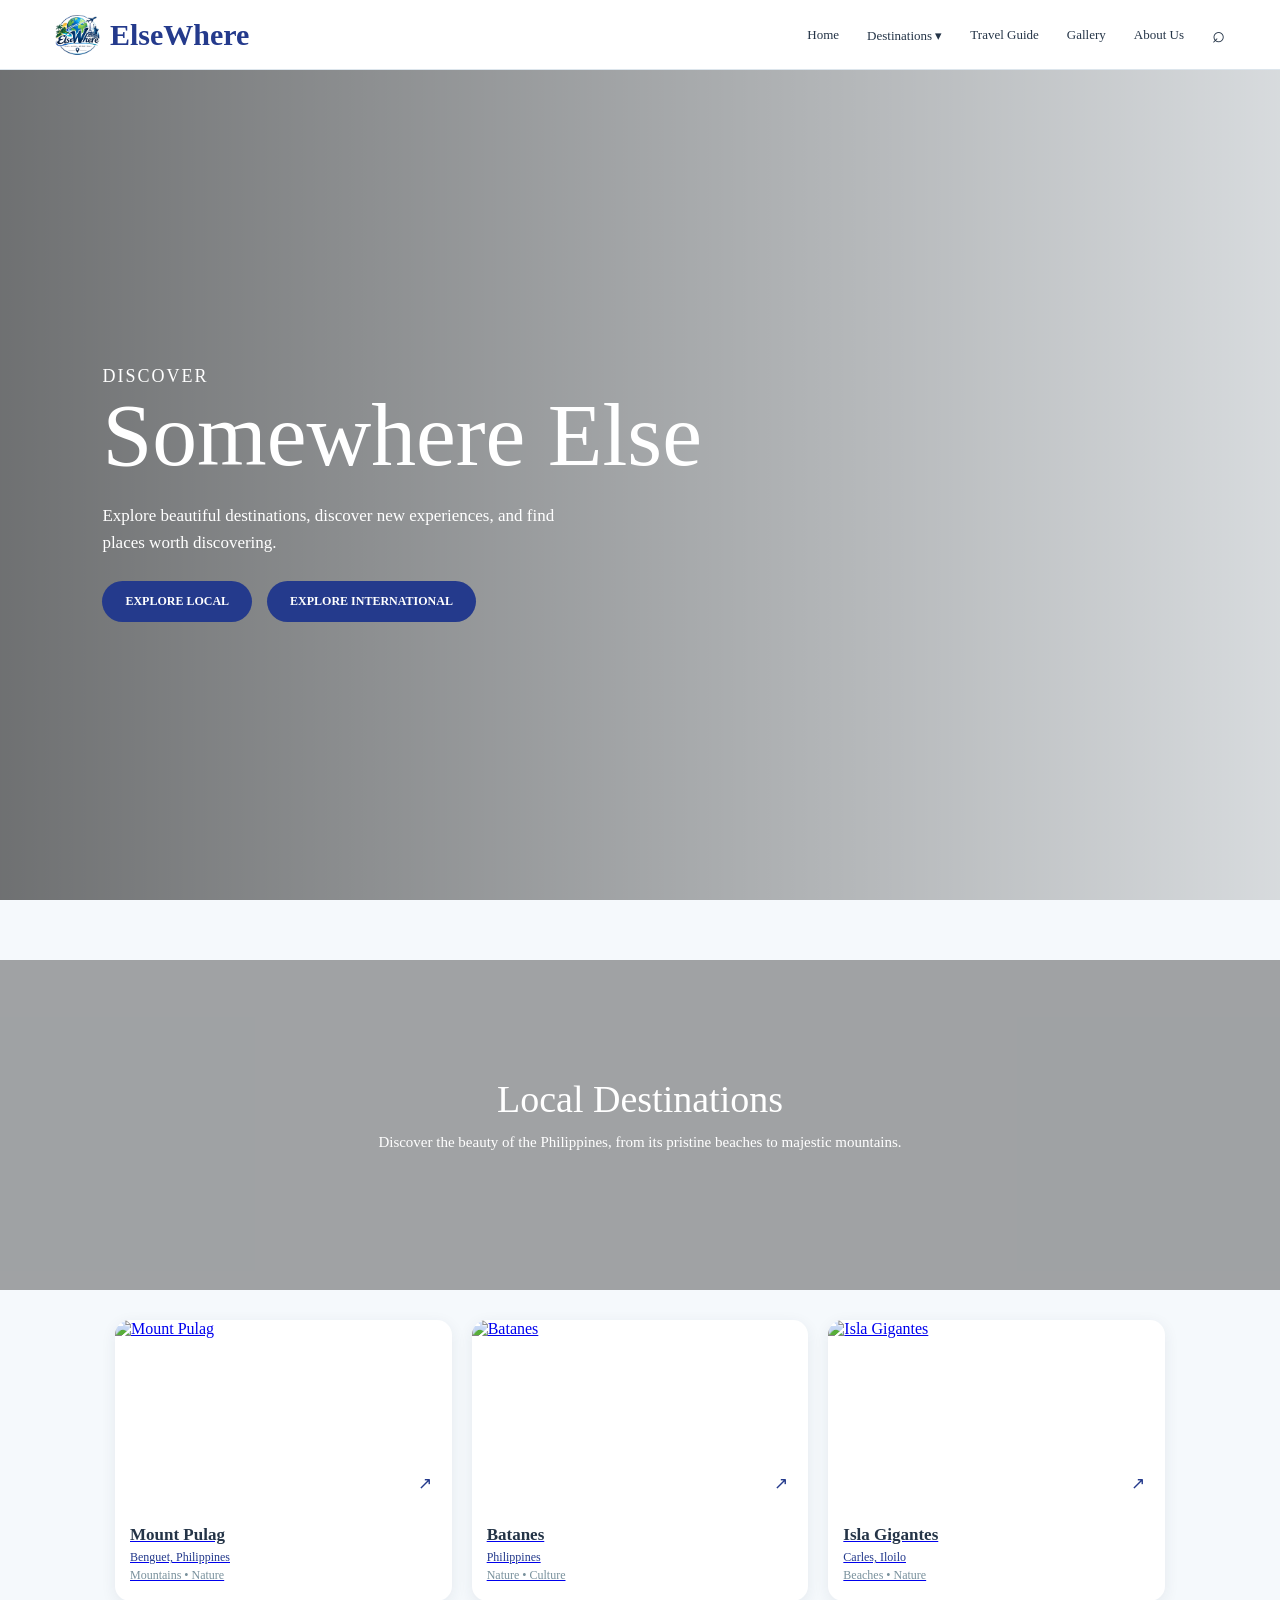
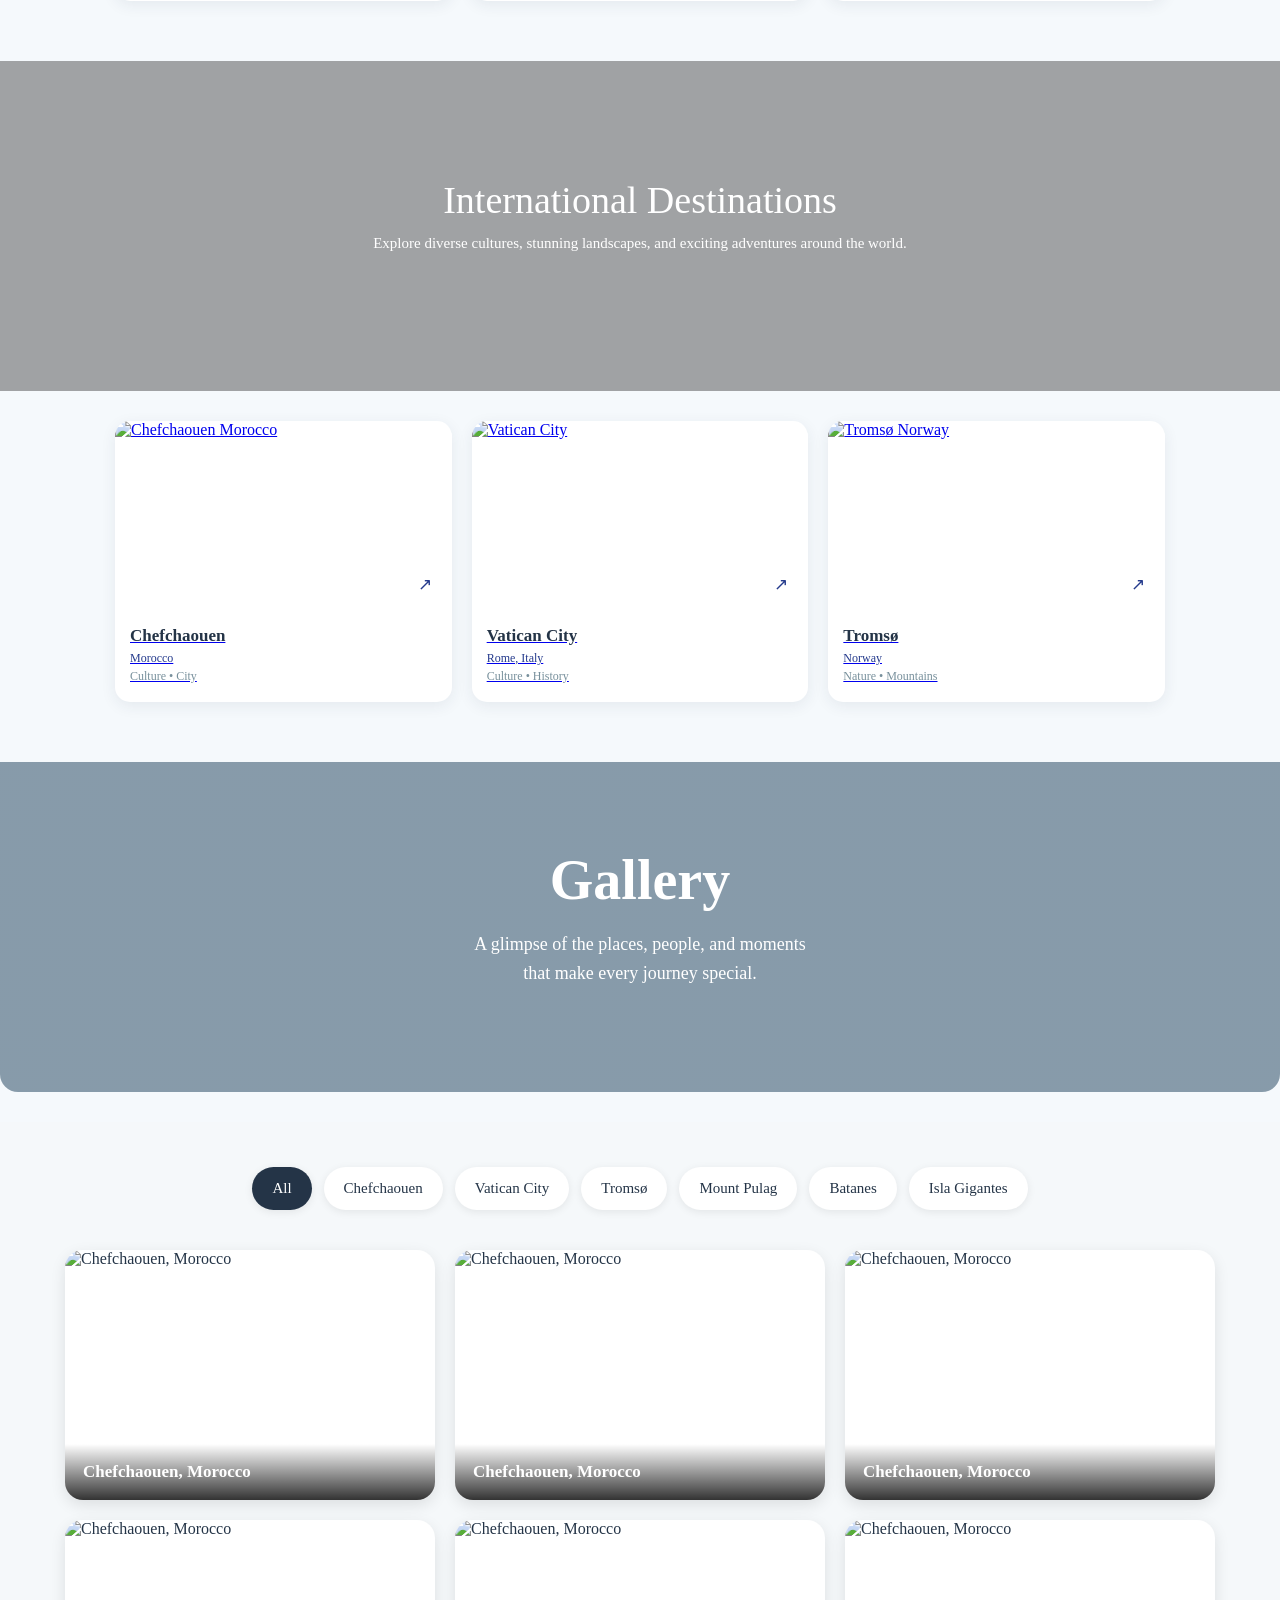
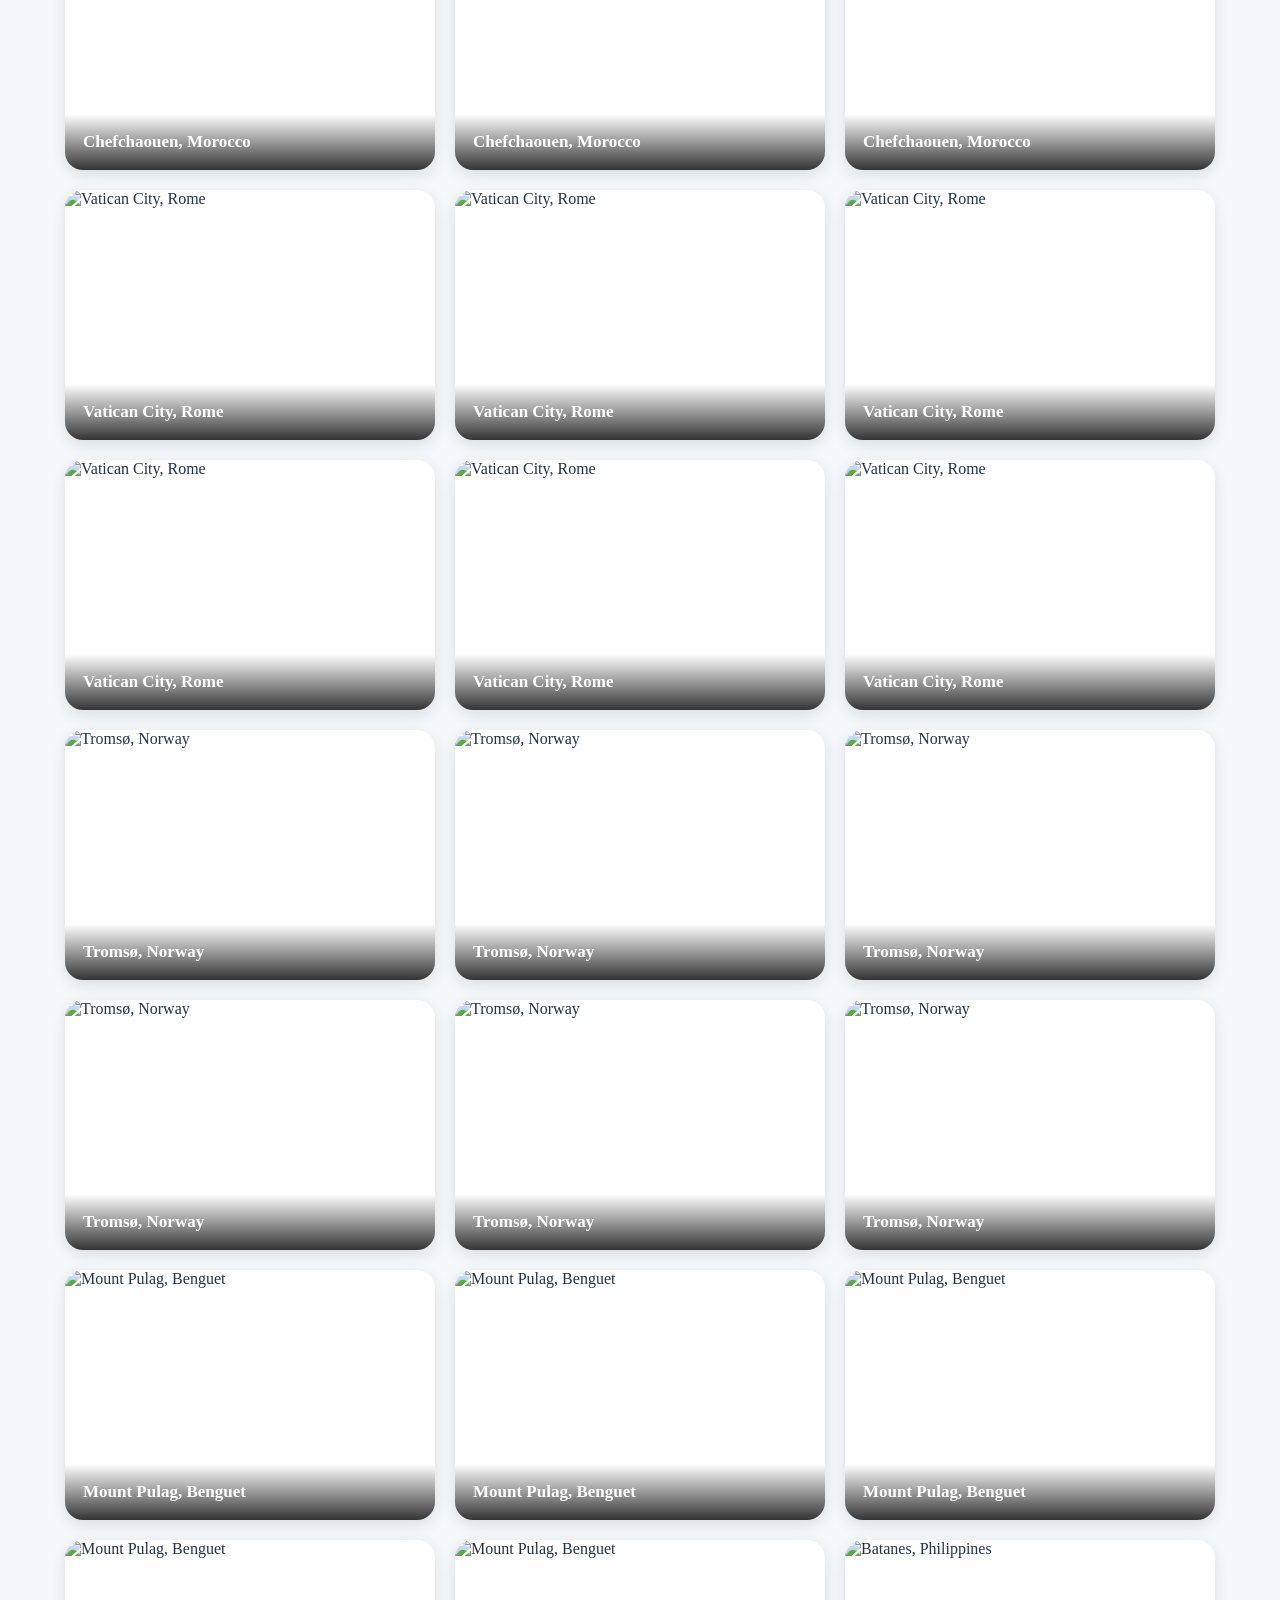
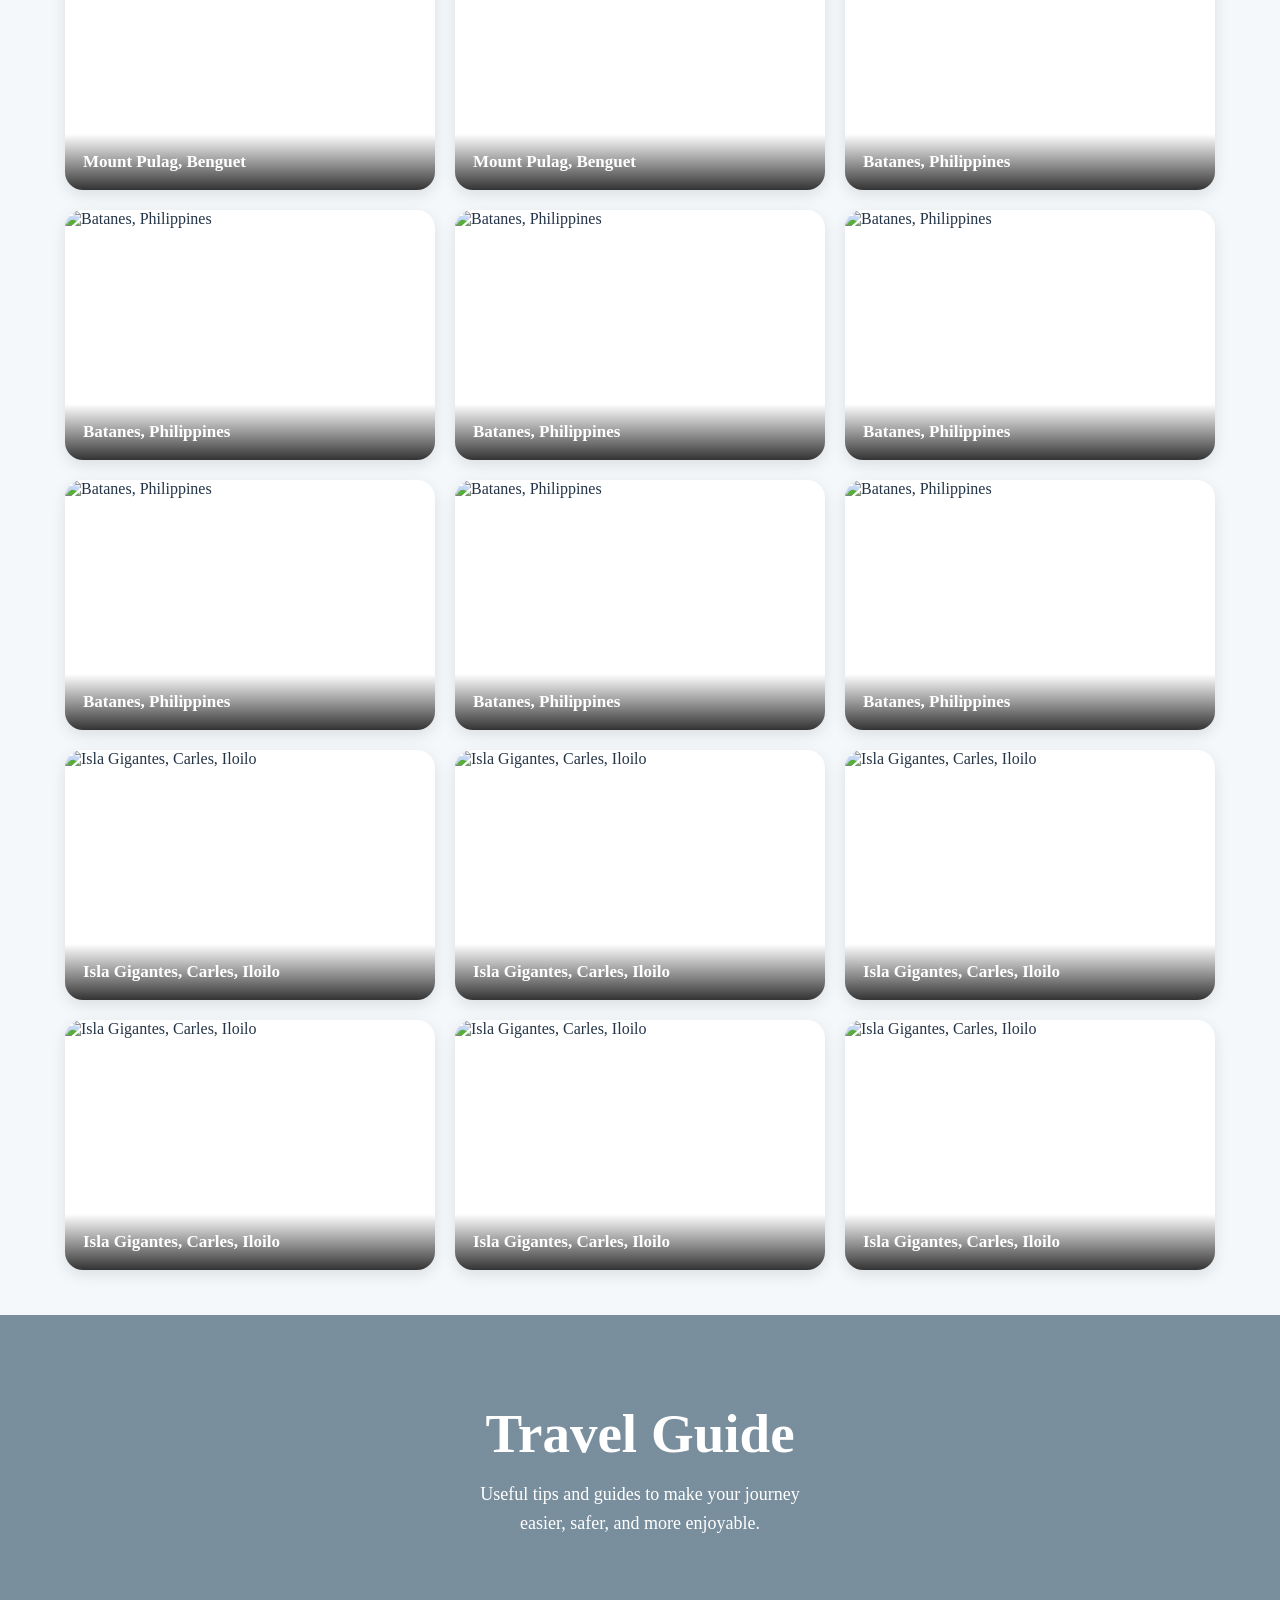
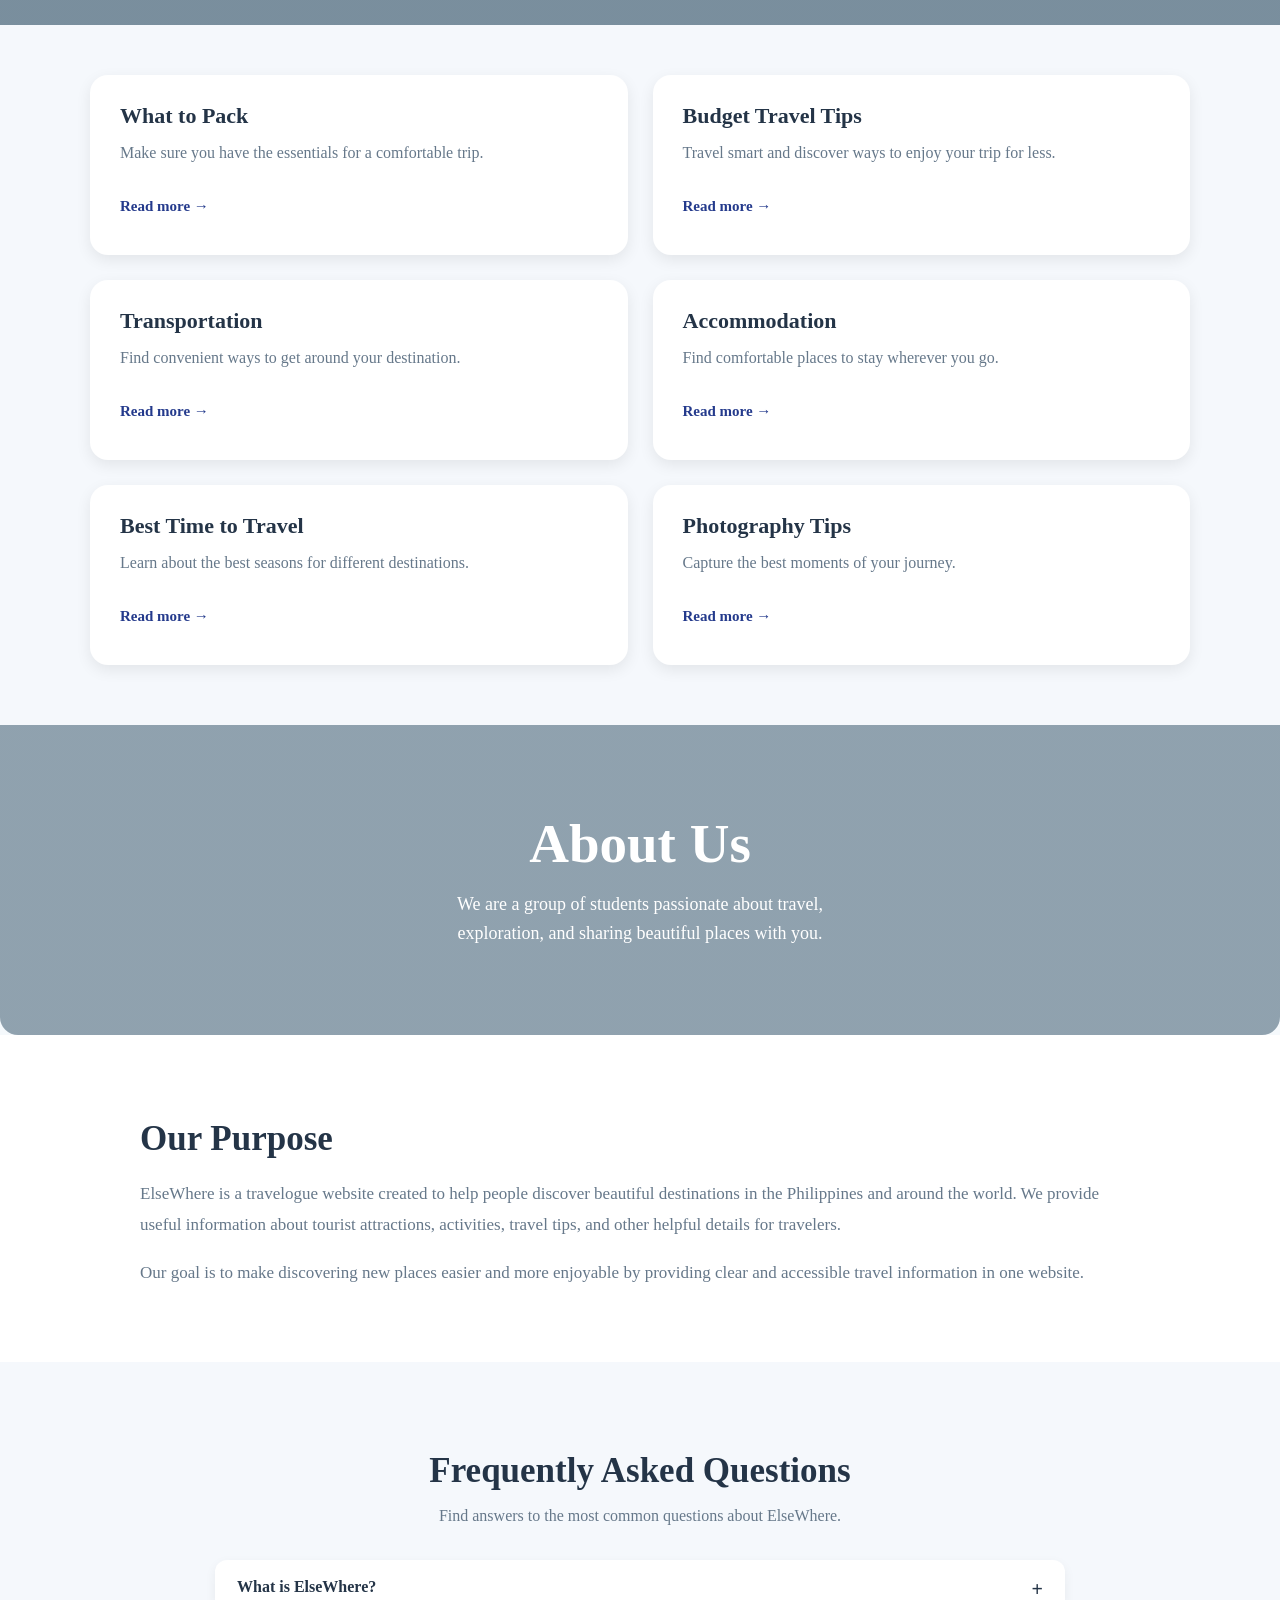
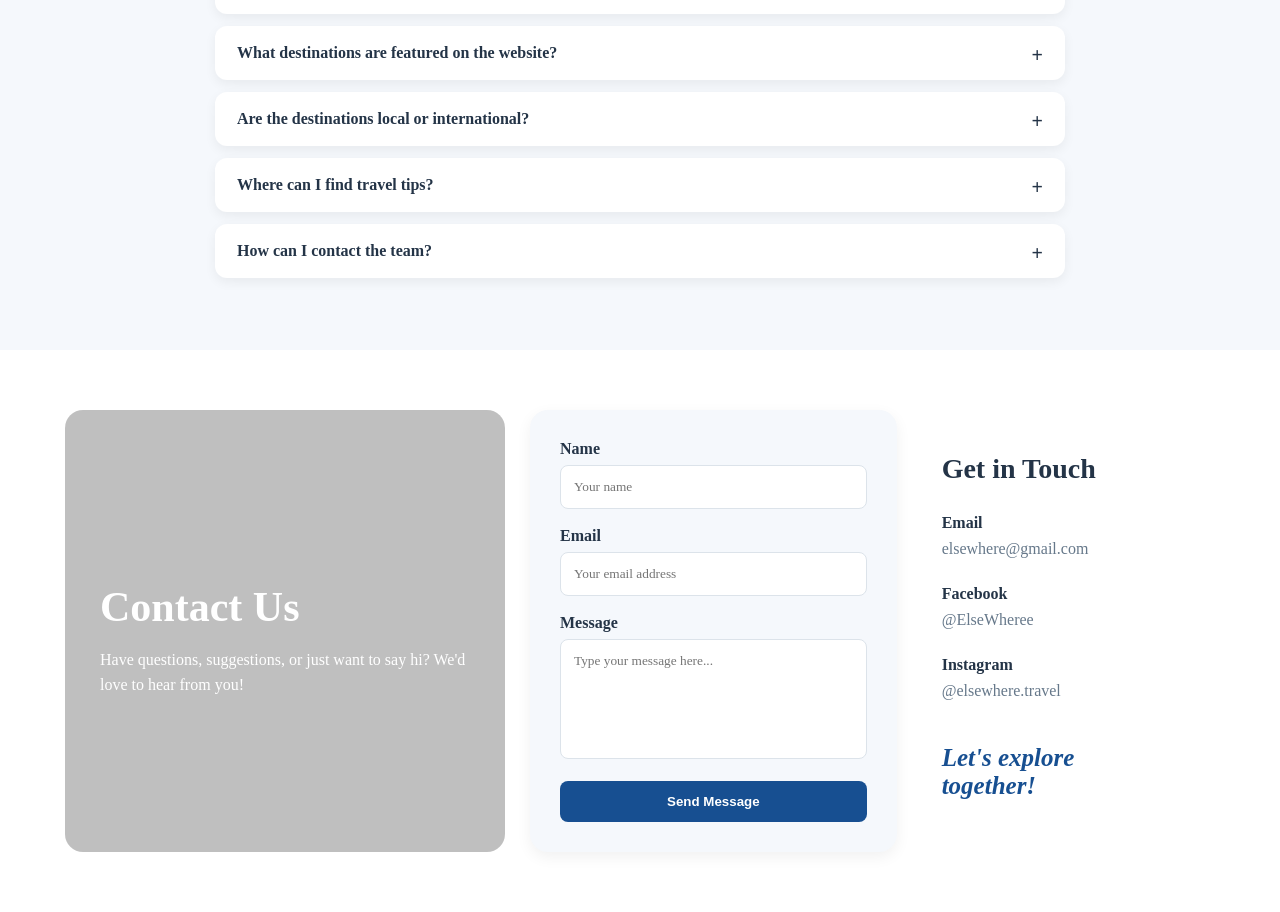
==== commit e9d9c045: "Update index.html" ====
--- a/index.html
+++ b/index.html
@@ -11,7 +11,7 @@
  <body>
   <header class="header">
    <a class="brand" href="#home">
-    <img alt="ElseWhere Logo" src="/code/image3/logo.png"/>
+    <img alt="ElseWhere Logo" src="image3/logo.png"/>
     <span>
      ElseWhere
     </span>
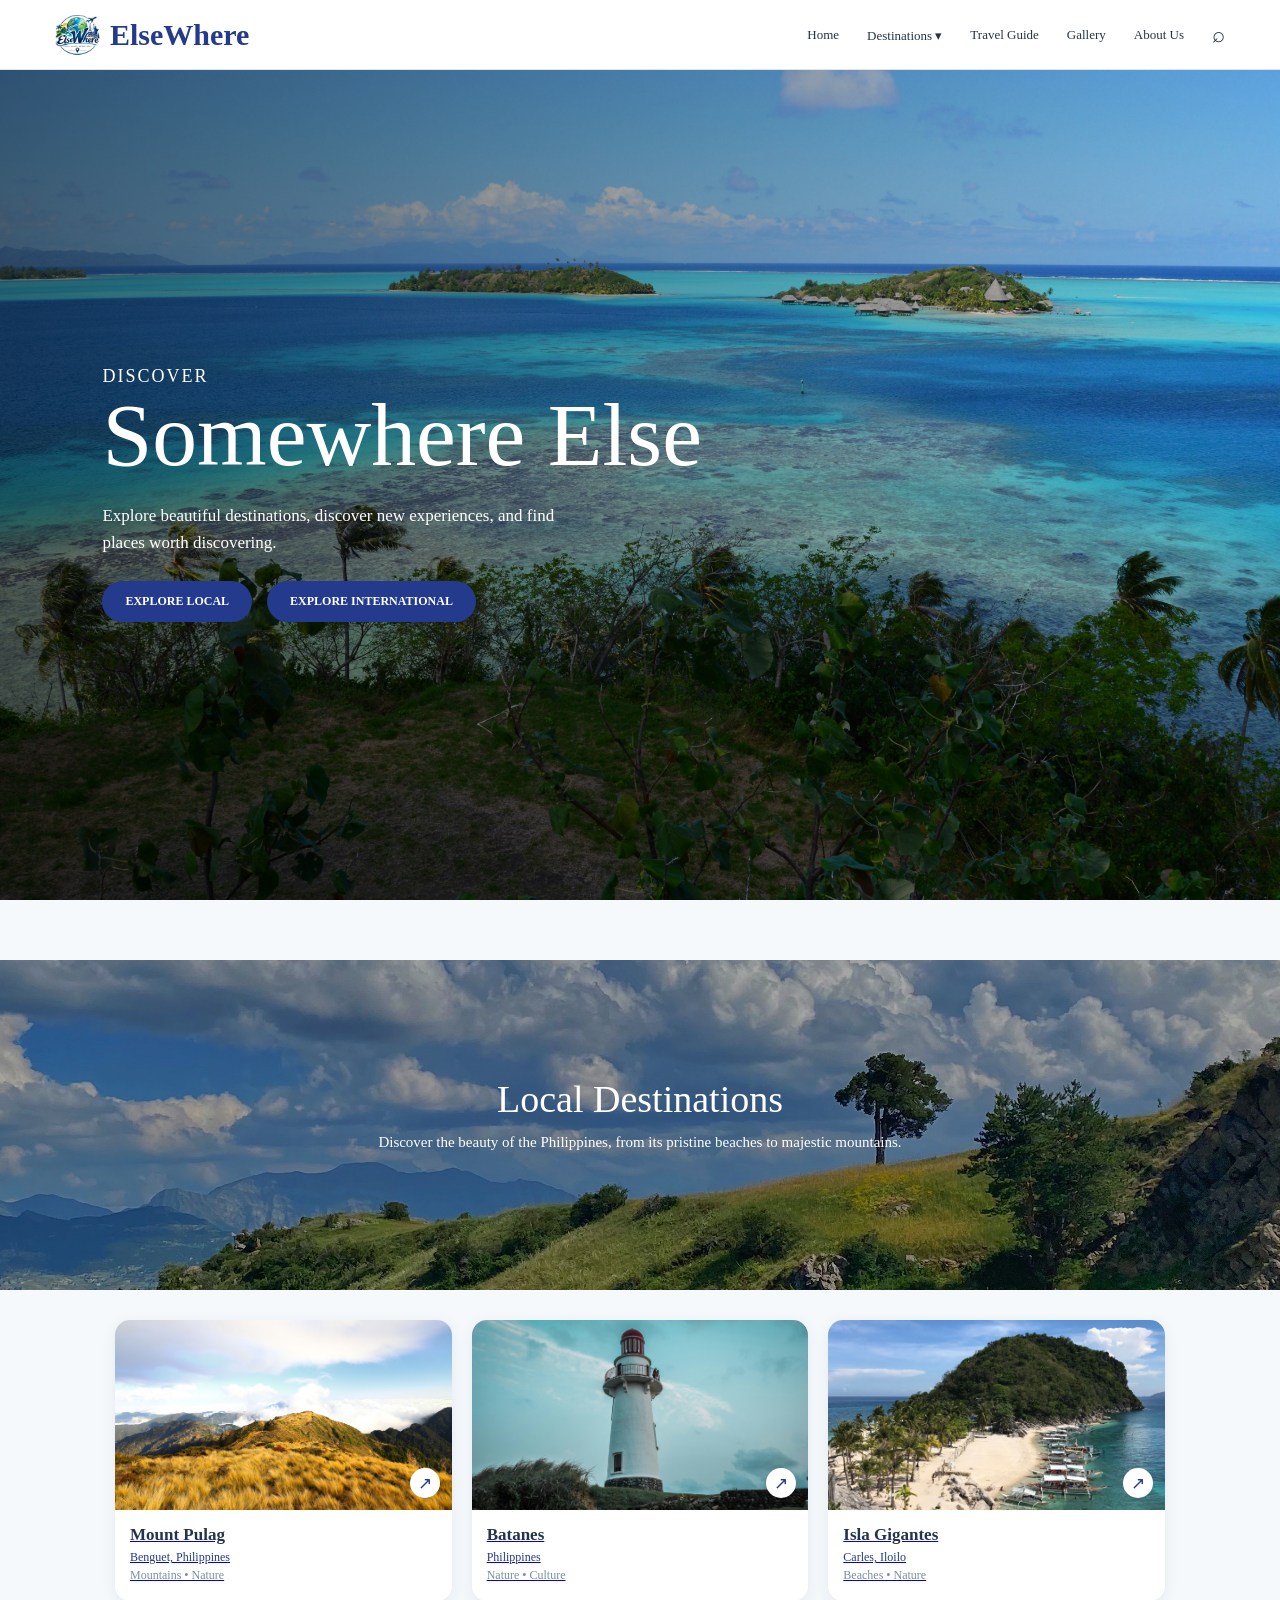
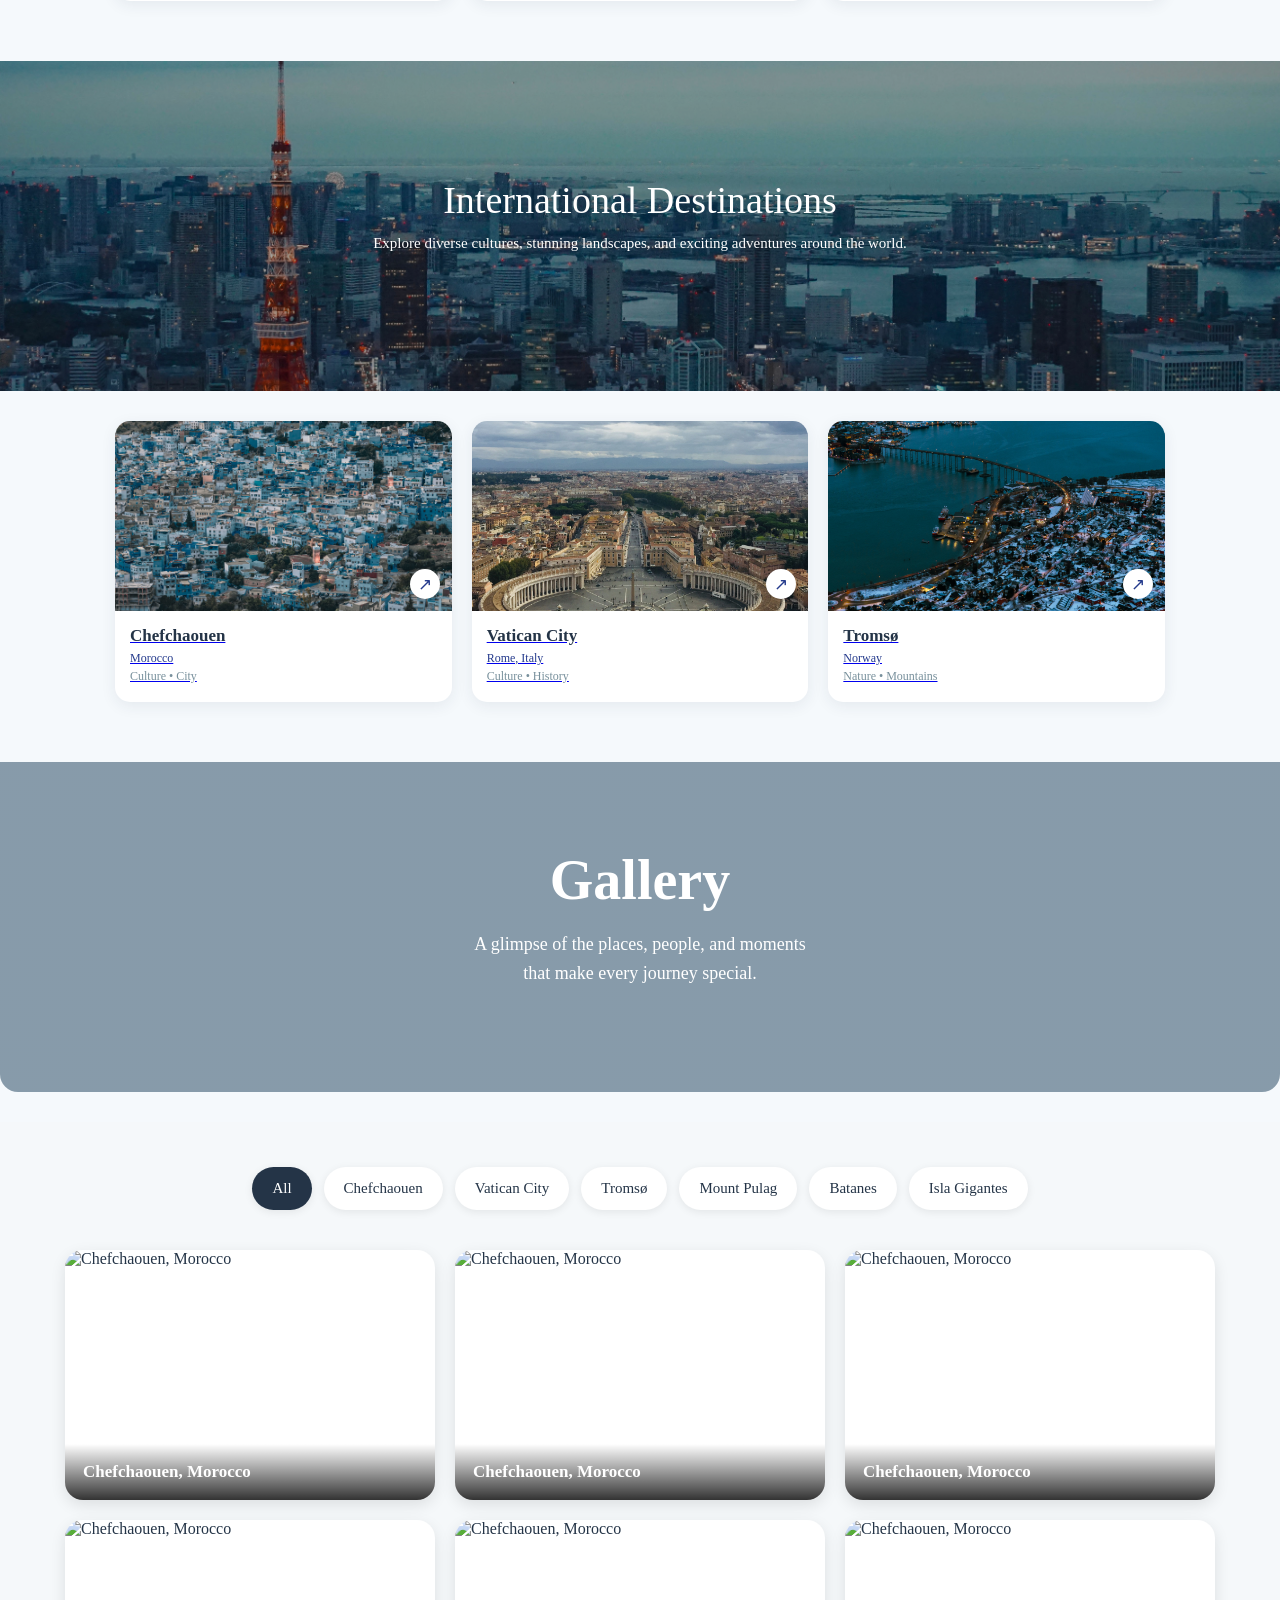
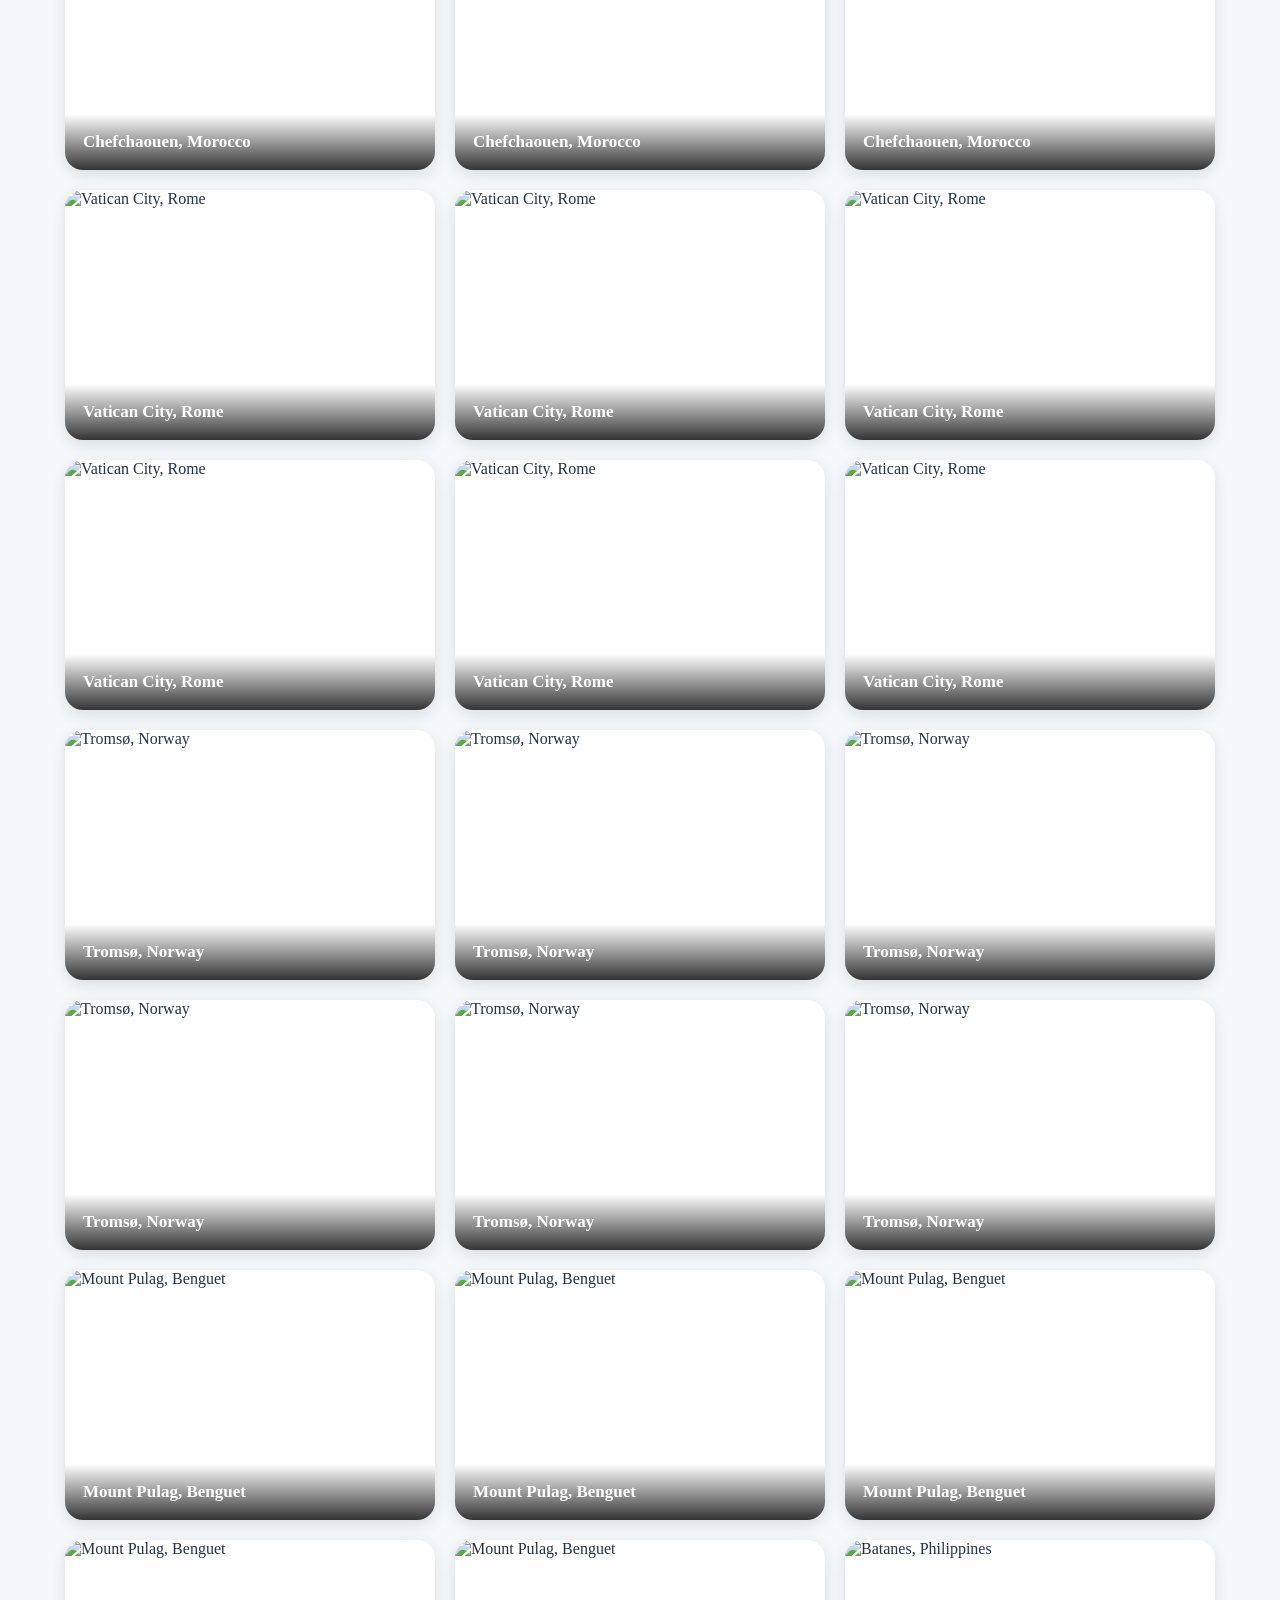
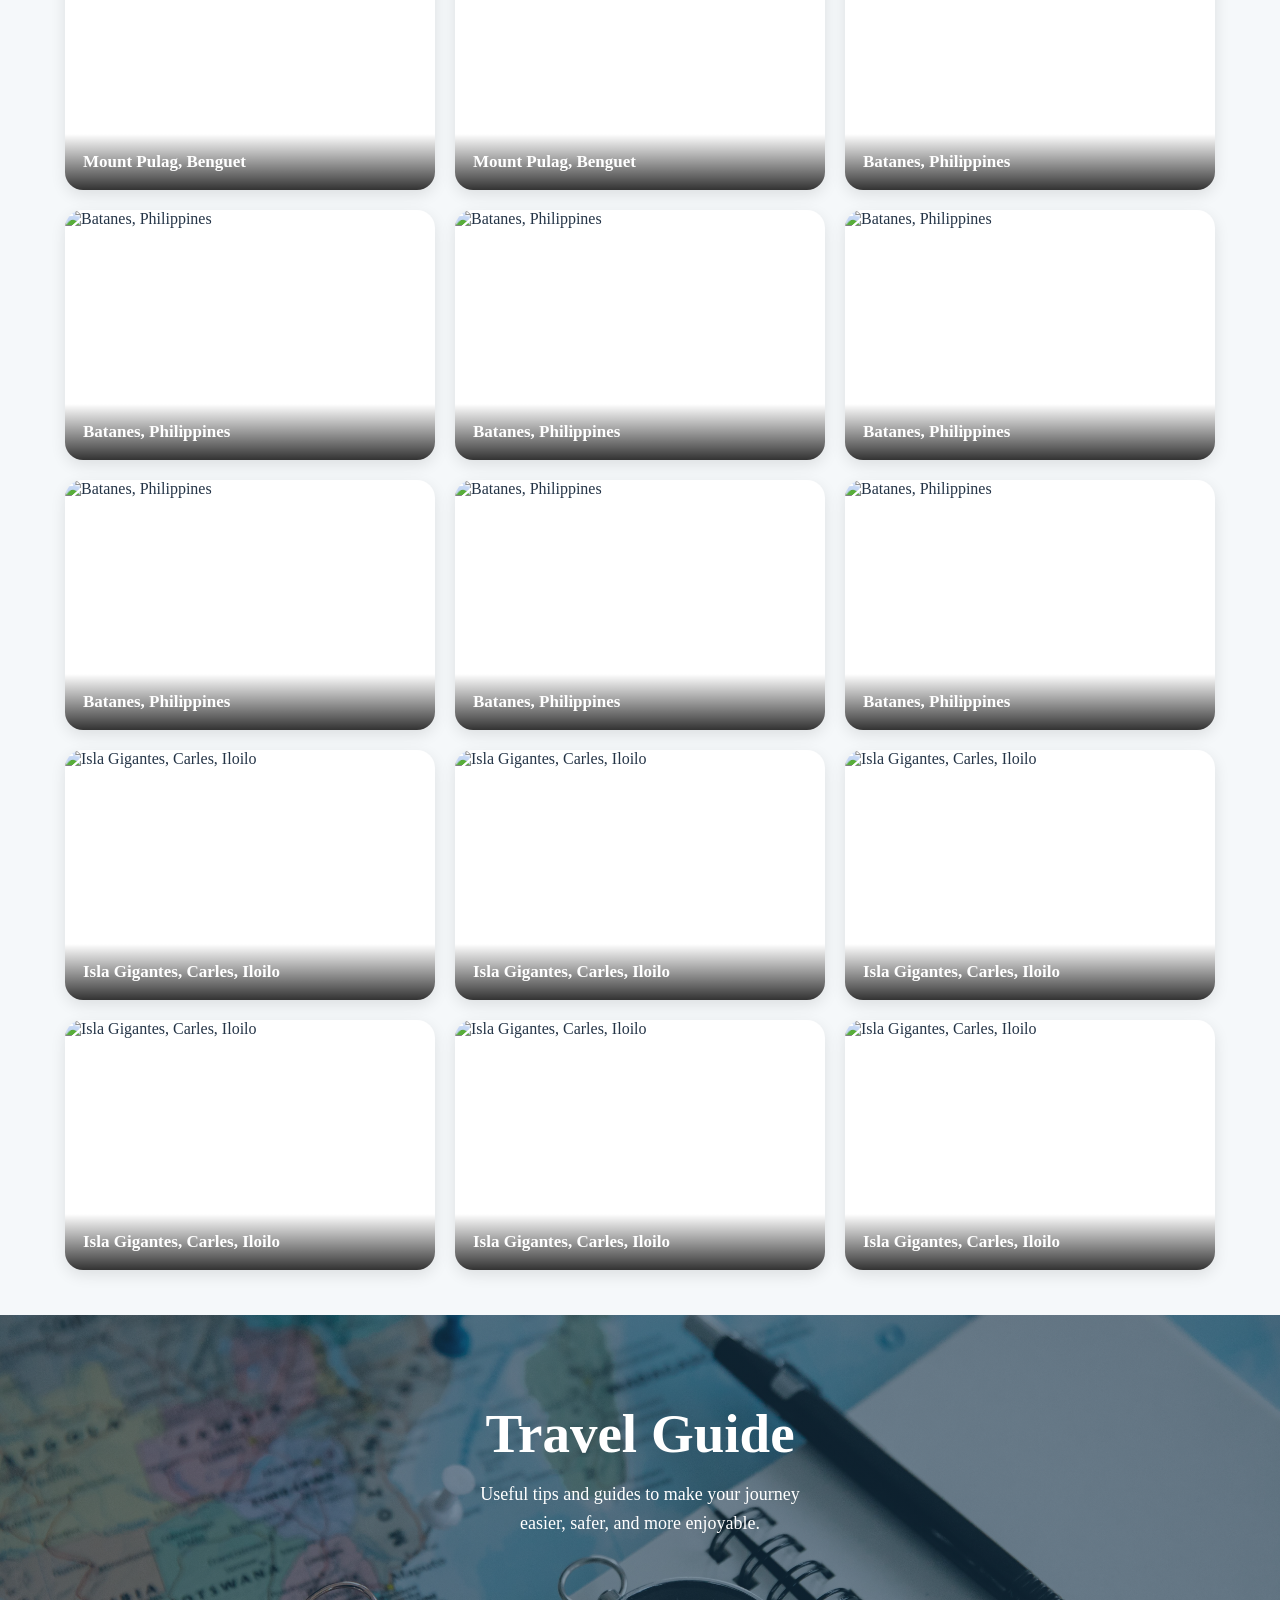
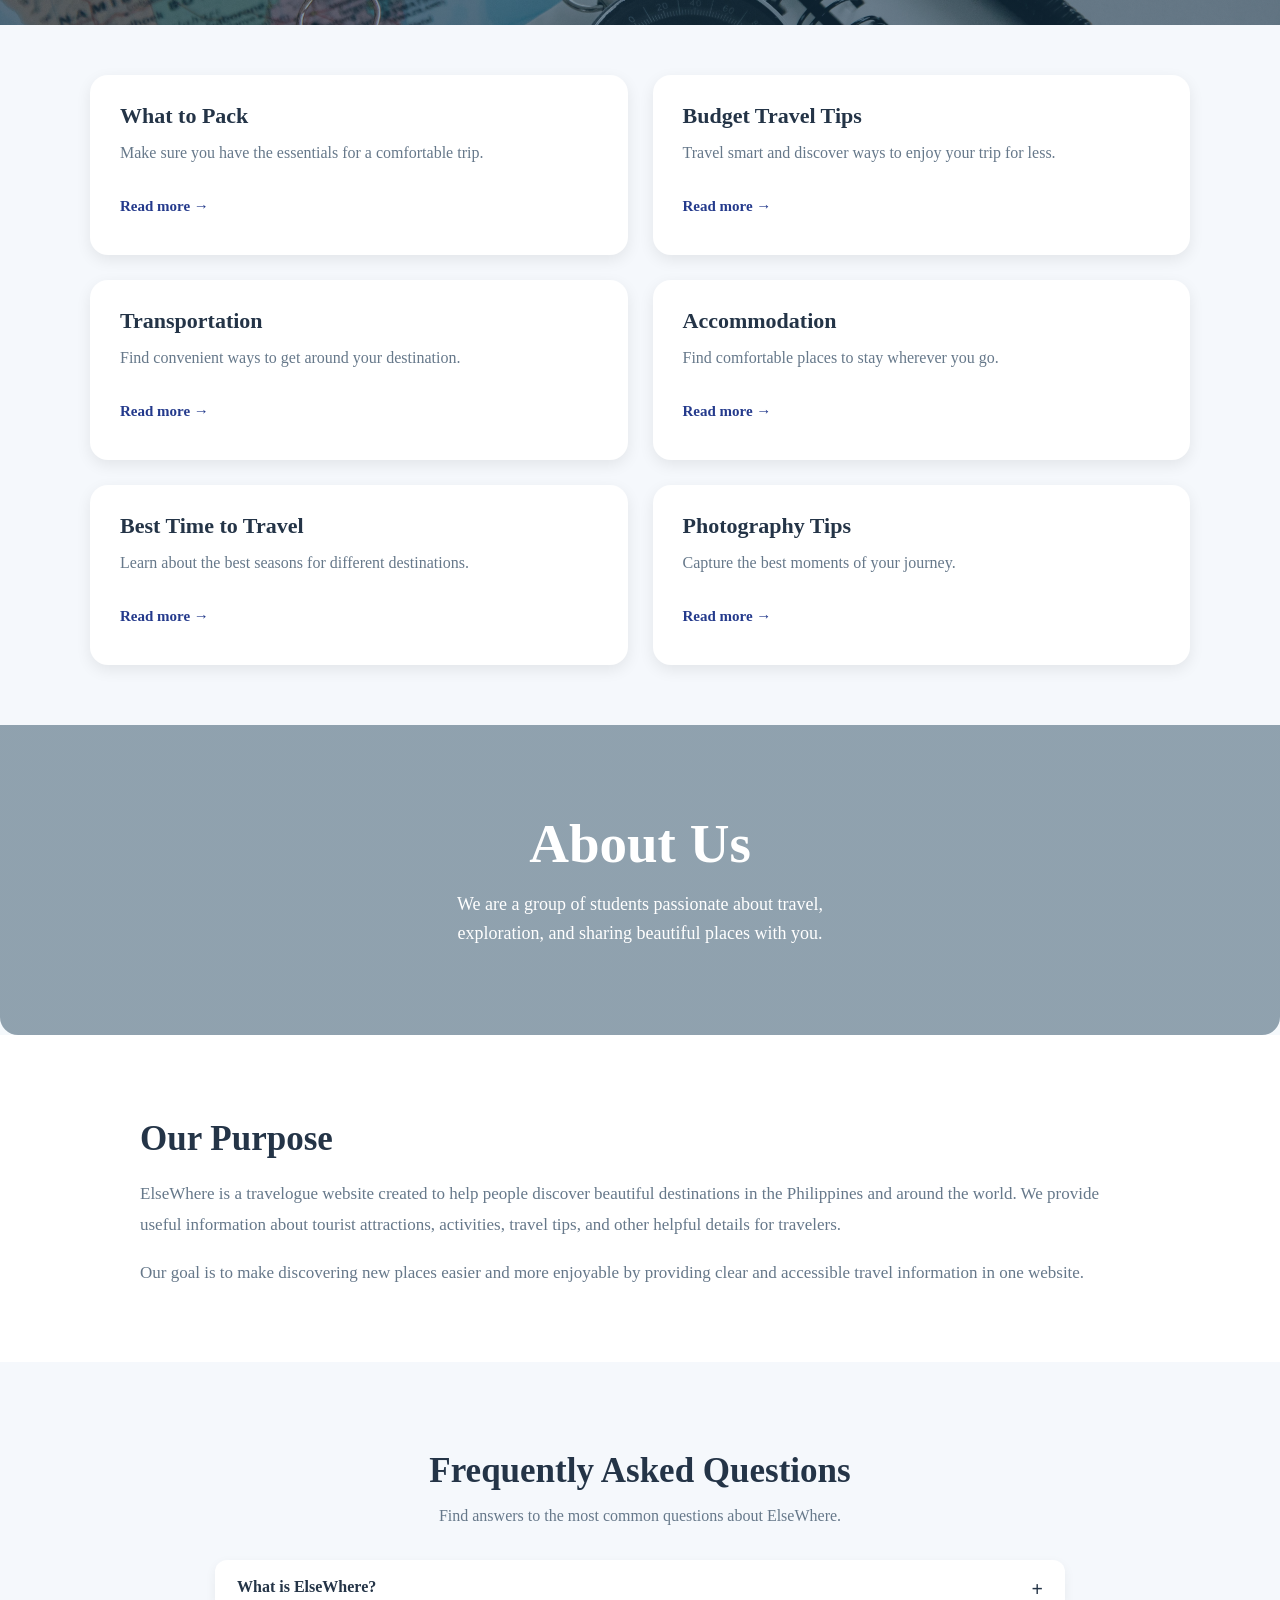
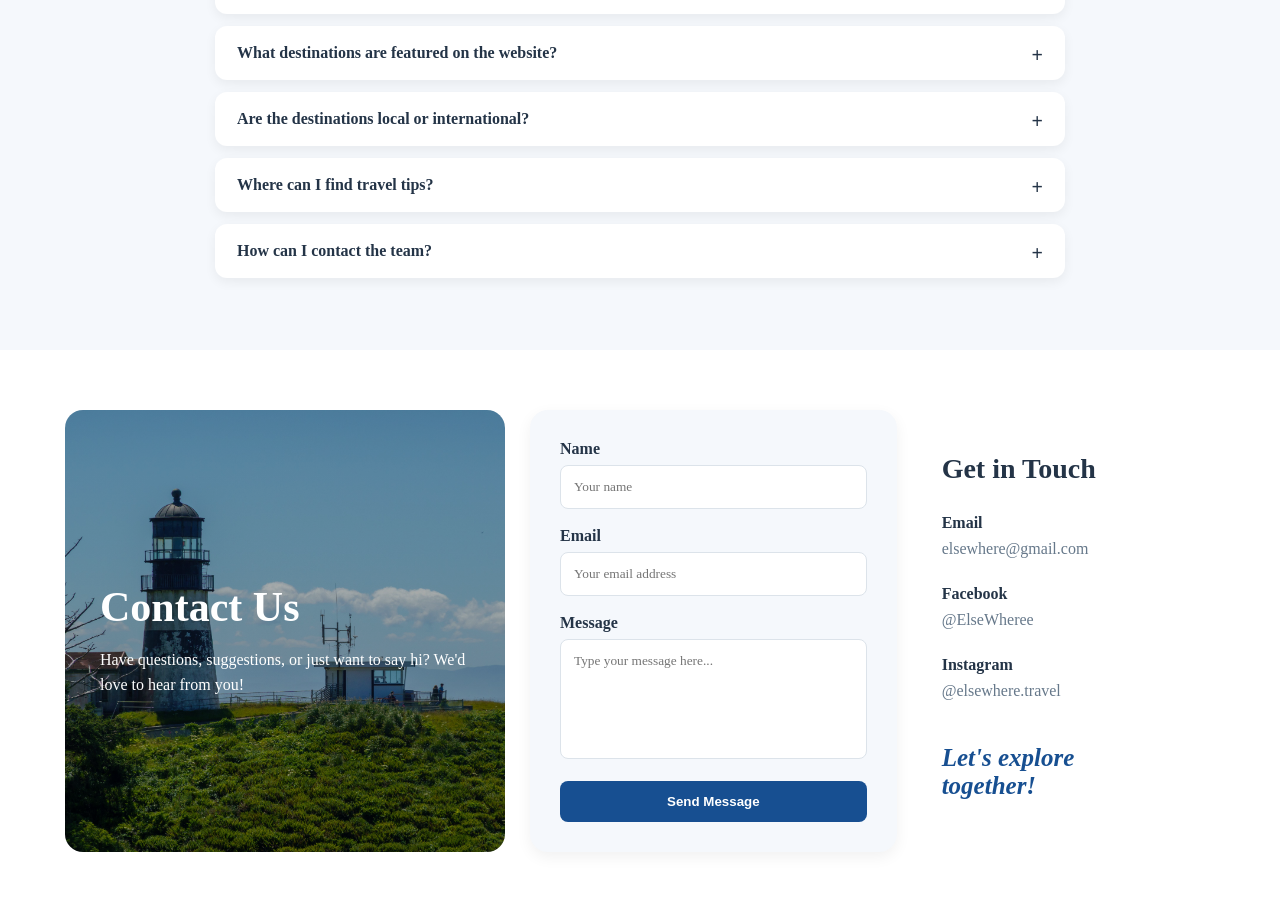
==== commit 0dd0fe9a: "Update index.html" ====
--- a/index.html
+++ b/index.html
@@ -93,7 +93,7 @@
 <a href="pulag.html" class="destination-card">
 
     <div class="card-image">
-        <img src="/code/image3/pulag.jpg" alt="Mount Pulag">
+        <img src="image3/pulag.jpg" alt="Mount Pulag">
         <span class="card-arrow">↗</span>
     </div>
     <div class="card-content">
@@ -106,7 +106,7 @@
 <a href="batanes.html" class="destination-card">
 
     <div class="card-image">
-        <img src="/code/image3/batanes.jpg" alt="Batanes">
+        <img src="image3/batanes.jpg" alt="Batanes">
         <span class="card-arrow">↗</span>
     </div>
     <div class="card-content">
@@ -119,7 +119,7 @@
 <a href="gigantes.html" class="destination-card">
 
     <div class="card-image">
-        <img src="/code/image3/gigantes.jpg" alt="Isla Gigantes">
+        <img src="image3/gigantes.jpg" alt="Isla Gigantes">
         <span class="card-arrow">↗</span>
     </div>
     <div class="card-content">
@@ -148,7 +148,7 @@
     <a href="chefchaouen.html" class="destination-card">
 
         <div class="card-image">
-            <img src="/code/image3/chefchaouen.jpg" alt="Chefchaouen Morocco">
+            <img src="image3/chefchaouen.jpg" alt="Chefchaouen Morocco">
             <span class="card-arrow">↗</span>
         </div>
 
@@ -162,7 +162,7 @@
     <a href="vatican.html" class="destination-card">
 
         <div class="card-image">
-            <img src="/code/image3/vatican.jpg" alt="Vatican City">
+            <img src="image3/vatican.jpg" alt="Vatican City">
             <span class="card-arrow">↗</span>
         </div>
 
@@ -176,7 +176,7 @@
     <a href="tromso.html" class="destination-card">
 
         <div class="card-image">
-            <img src="/code/image3/tromso.jpg" alt="Tromsø Norway">
+            <img src="image3/tromso.jpg" alt="Tromsø Norway">
             <span class="card-arrow">↗</span>
         </div>
 
@@ -230,17 +230,17 @@
 
     <!-- CHEFCHAOUEN -->
    <div class="gallery-item chefchaouen">
-        <img src="/code/gallery/chefchaouen.jpg" alt="Chefchaouen, Morocco">
+        <img src="gallery/chefchaouen.jpg" alt="Chefchaouen, Morocco">
         <div class="location-name">Chefchaouen, Morocco</div>
     </div>
    
     <div class="gallery-item chefchaouen">
-        <img src="/code/gallery/chefchaouen2.jpg" alt="Chefchaouen, Morocco">
+        <img src="gallery/chefchaouen2.jpg" alt="Chefchaouen, Morocco">
         <div class="location-name">Chefchaouen, Morocco</div>
     </div>
 
     <div class="gallery-item chefchaouen">
-        <img src="/code/gallery/chefchaouen3.jpg" alt="Chefchaouen, Morocco">
+        <img src="/gallery/chefchaouen3.jpg" alt="Chefchaouen, Morocco">
         <div class="location-name">Chefchaouen, Morocco</div>
     </div>
 
--- a/style.css
+++ b/style.css
@@ -92,7 +92,7 @@
 /* HERO */
 .home-hero {
   min-height: calc(100vh - 70px);
-  background-image: url("/code/image3/background2.jpg");
+  background-image: url("image3/background2.jpg");
   background-size: cover;
   background-position: center;
   position: relative;
@@ -170,11 +170,11 @@
 }
 /* LOCAL BACKGROUND */
 .local-hero {
-  background-image: url("/code/image3/local-background.jpg");
+  background-image: url("image3/local-background.jpg");
 }
 /* INTERNATIONAL BACKGROUND */
 .international-hero {
-  background-image: url("/code/image3/international-background.jpg");
+  background-image: url("image3/international-background.jpg");
 }
 /* HERO OVERLAY */
 .destination-overlay {
@@ -440,7 +440,7 @@
 
   background-image:
     linear-gradient(rgba(0, 40, 70, 0.45), rgba(0, 40, 70, 0.45)),
-    url("/code/gallery/gallery-background.jpg");
+    url("gallery/gallery-background.jpg");
 
   background-size: cover;
   background-position: center;
@@ -622,7 +622,7 @@
 
   background-image:
     linear-gradient(rgba(20, 55, 80, 0.55), rgba(20, 55, 80, 0.55)),
-    url("/code/image3/travel-guide-bg.jpg");
+    url("image3/travel-guide-bg.jpg");
 
   background-size: cover;
   background-position: center;
@@ -1042,7 +1042,7 @@
 
   background-image:
     linear-gradient(rgba(0, 0, 0, 0.25), rgba(0, 0, 0, 0.25)),
-    url("/code/image3/contact-bg.jpg");
+    url("image3/contact-bg.jpg");
 
   background-size: cover;
   background-position: center;
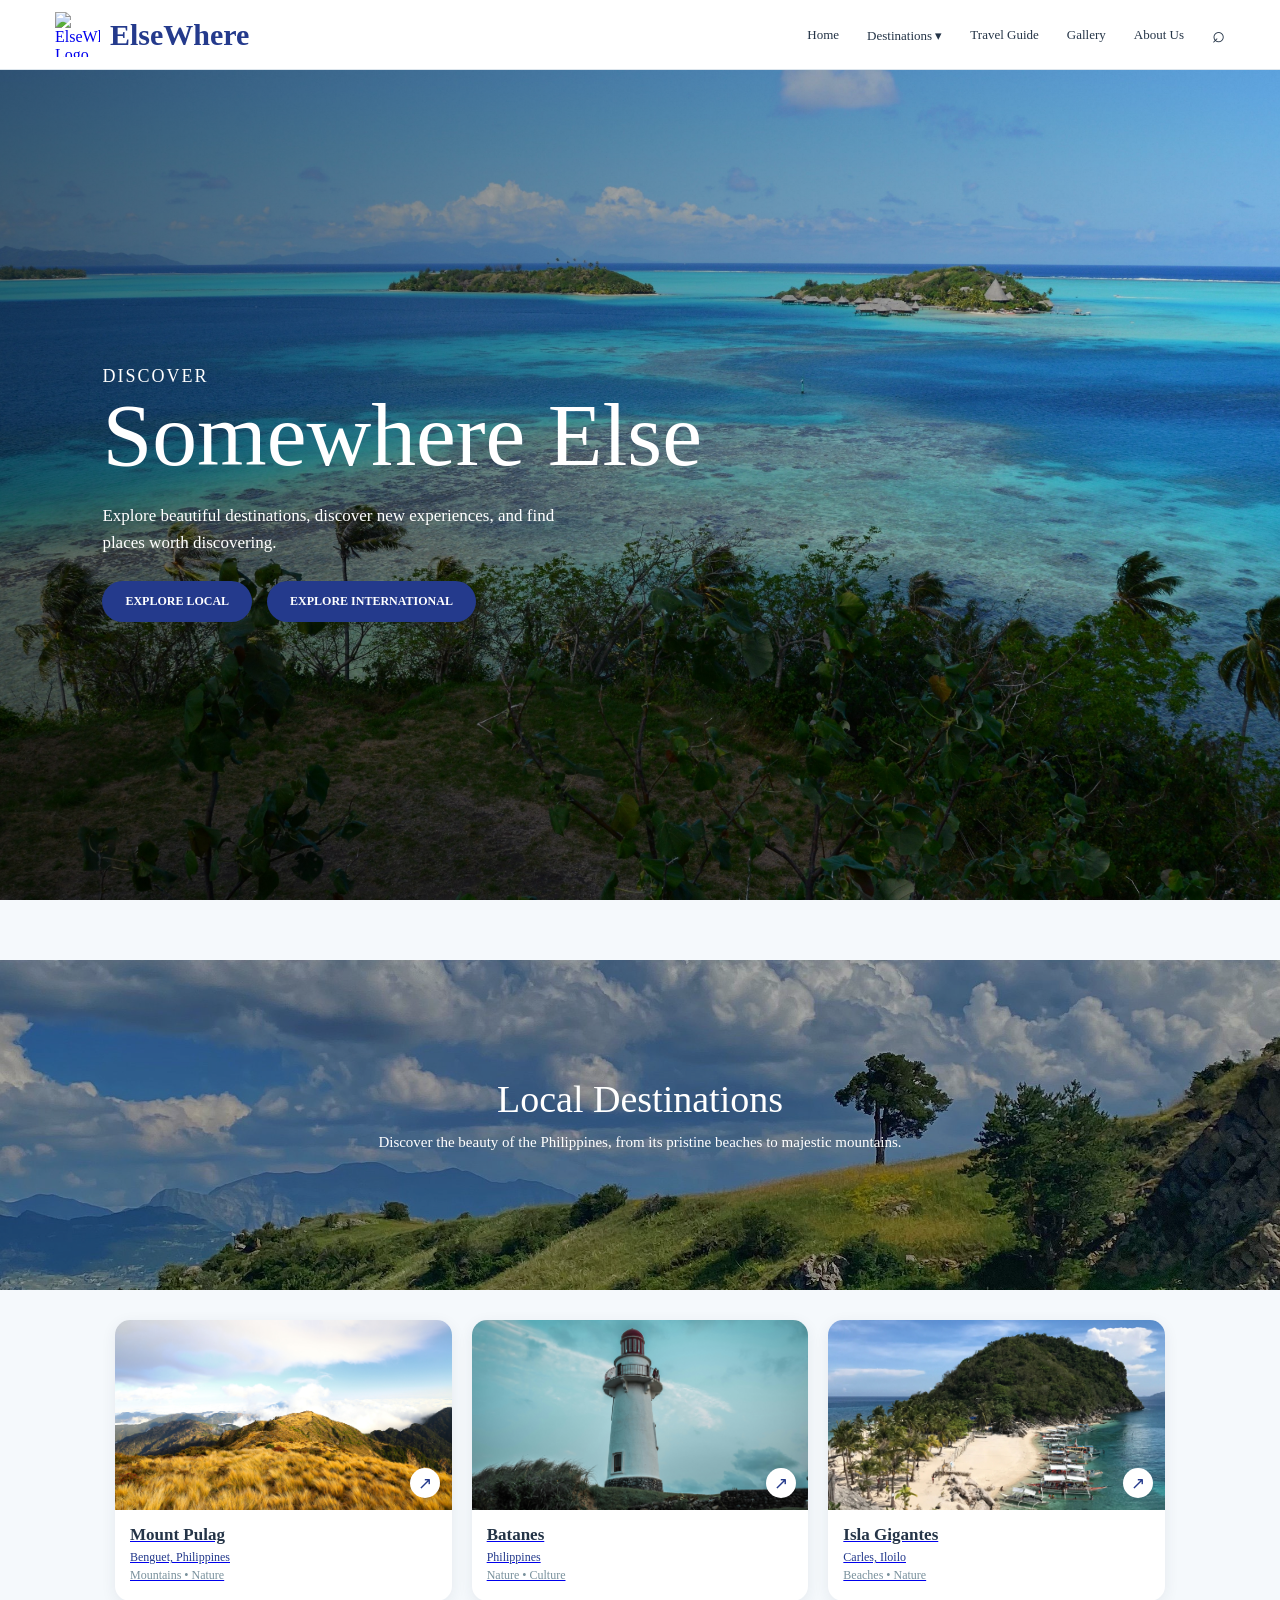
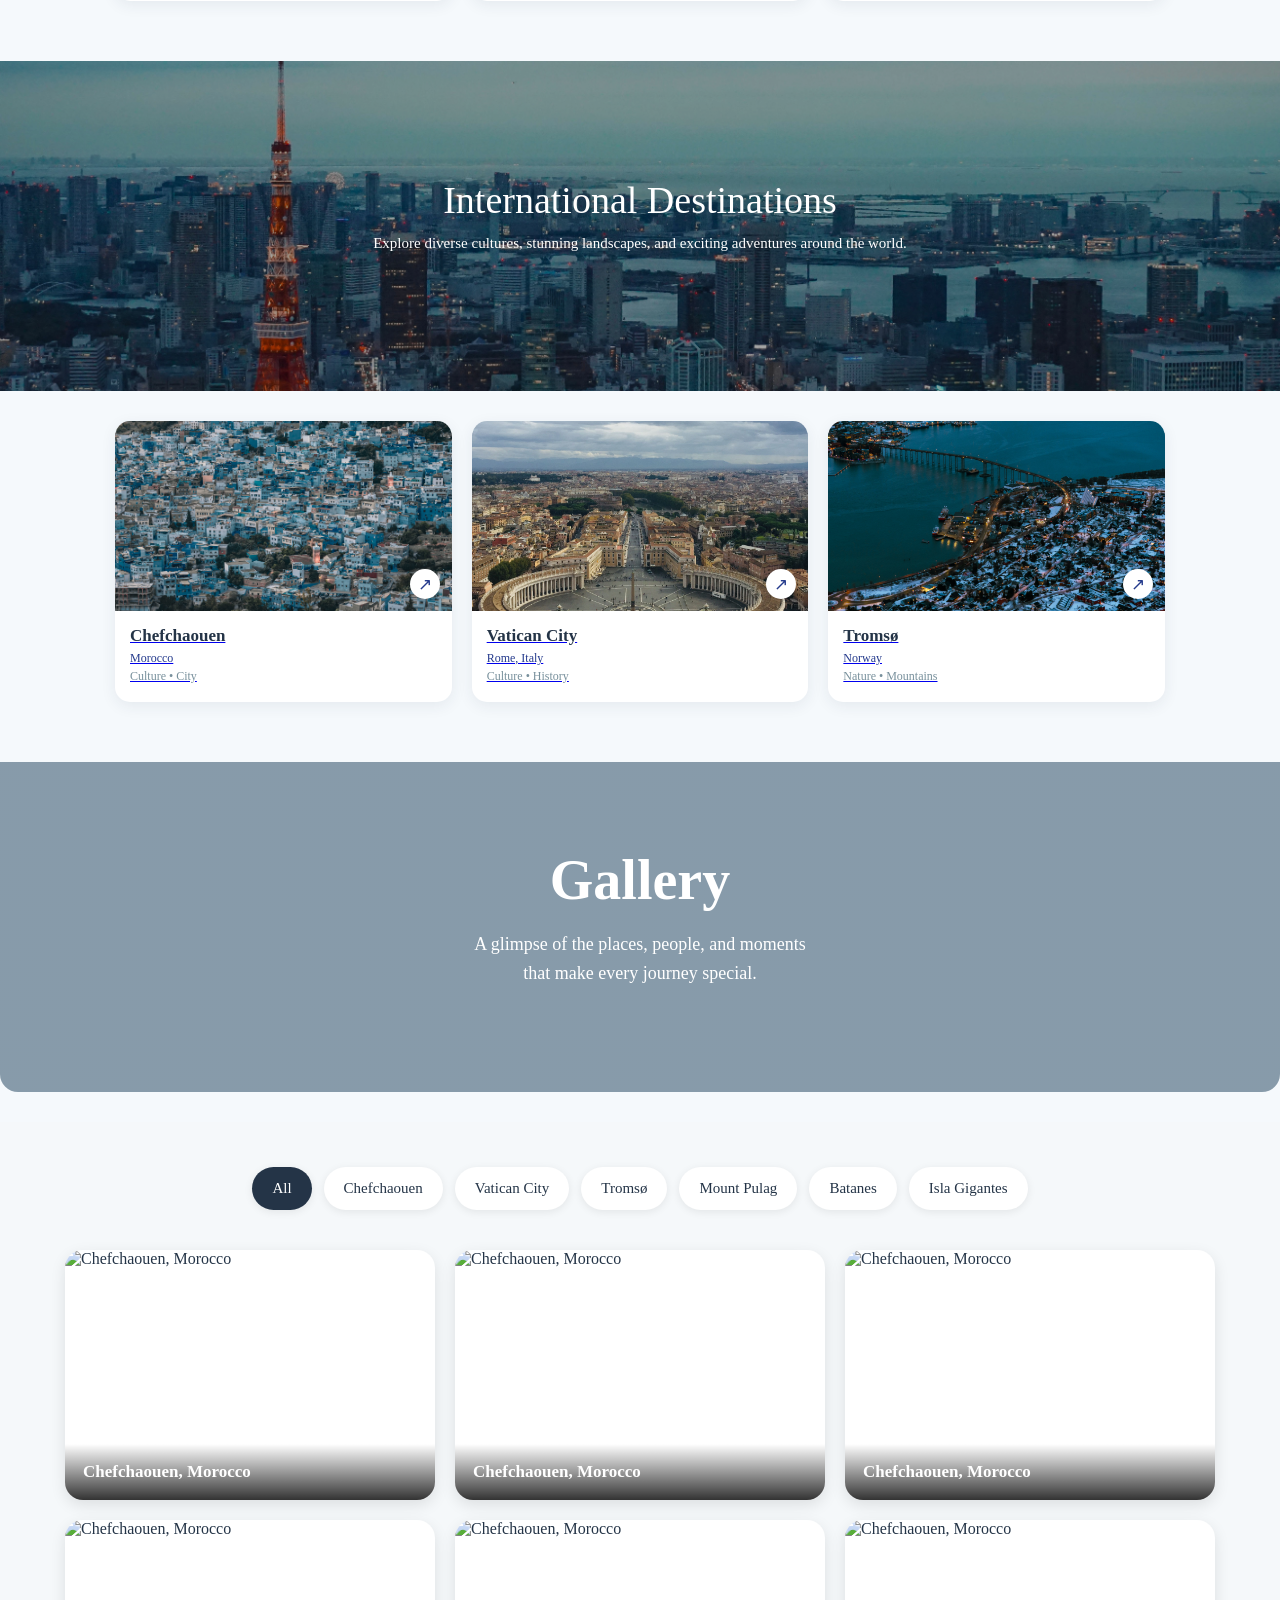
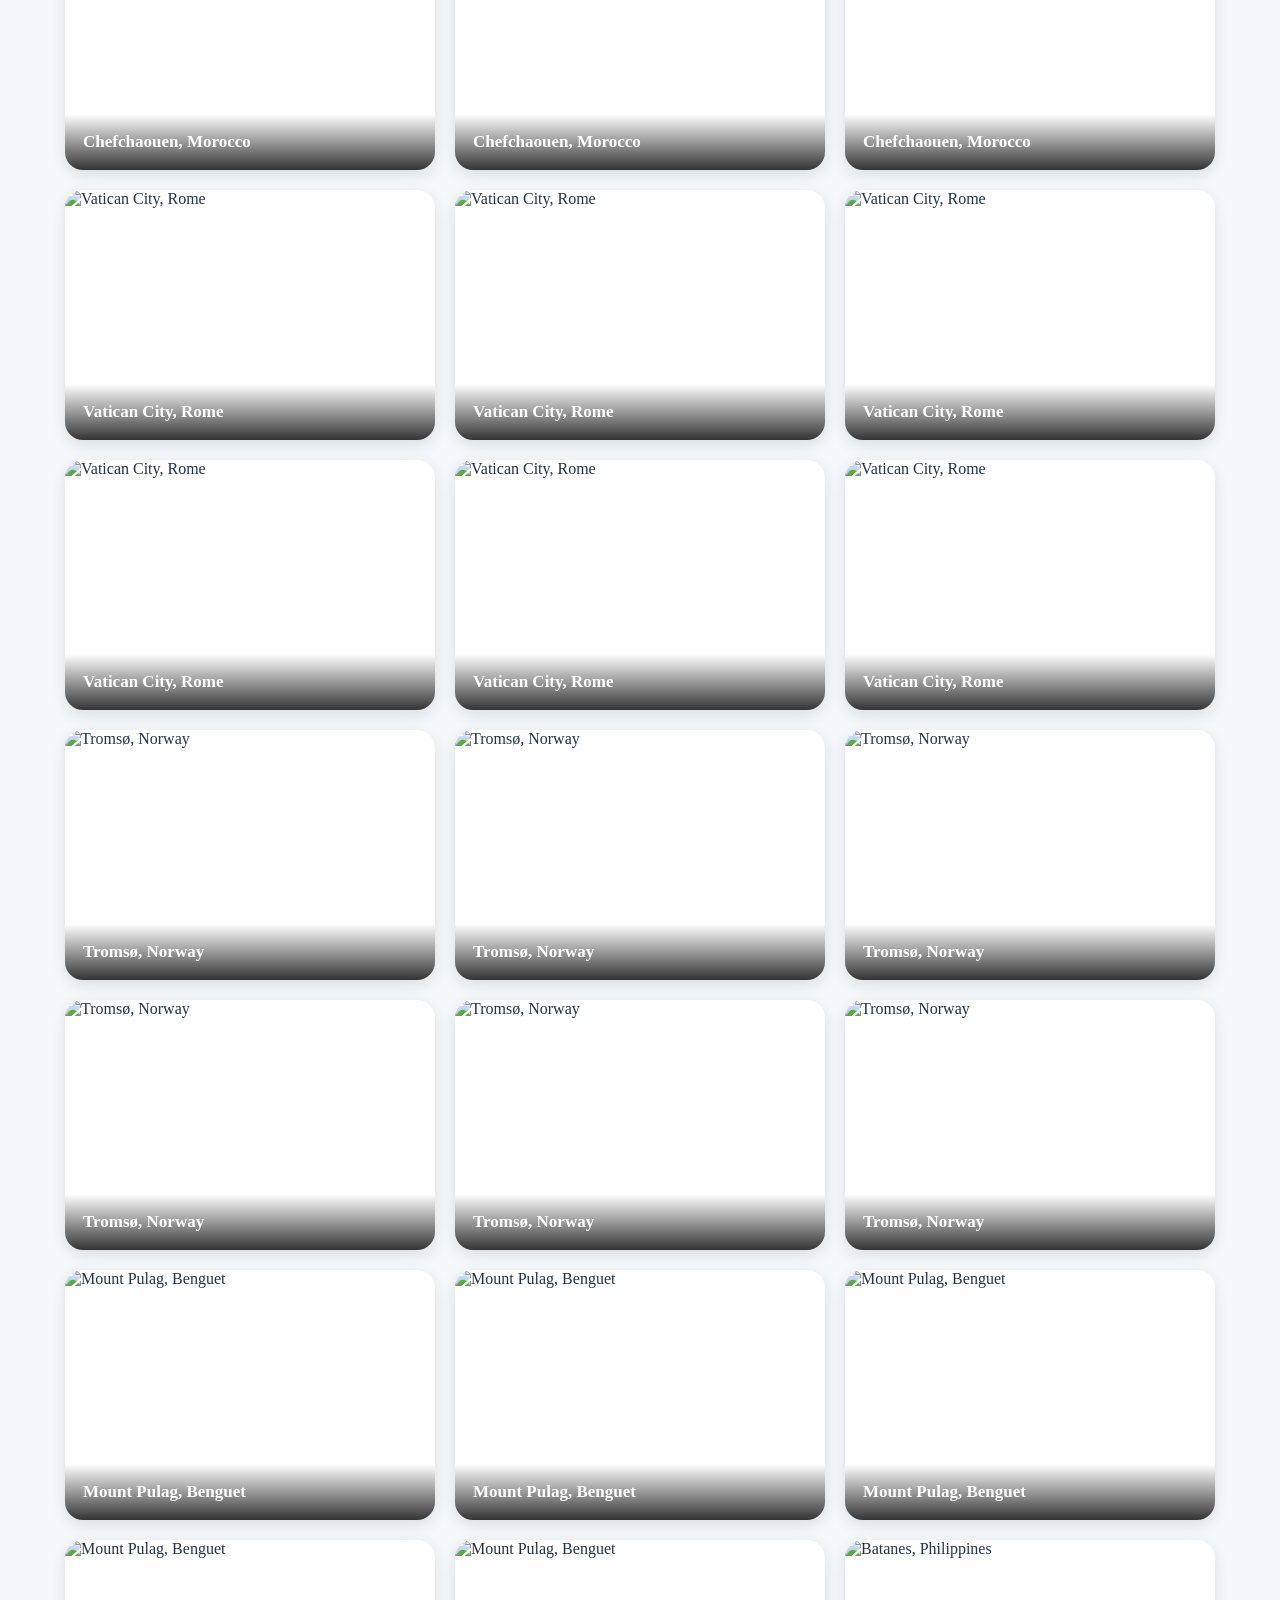
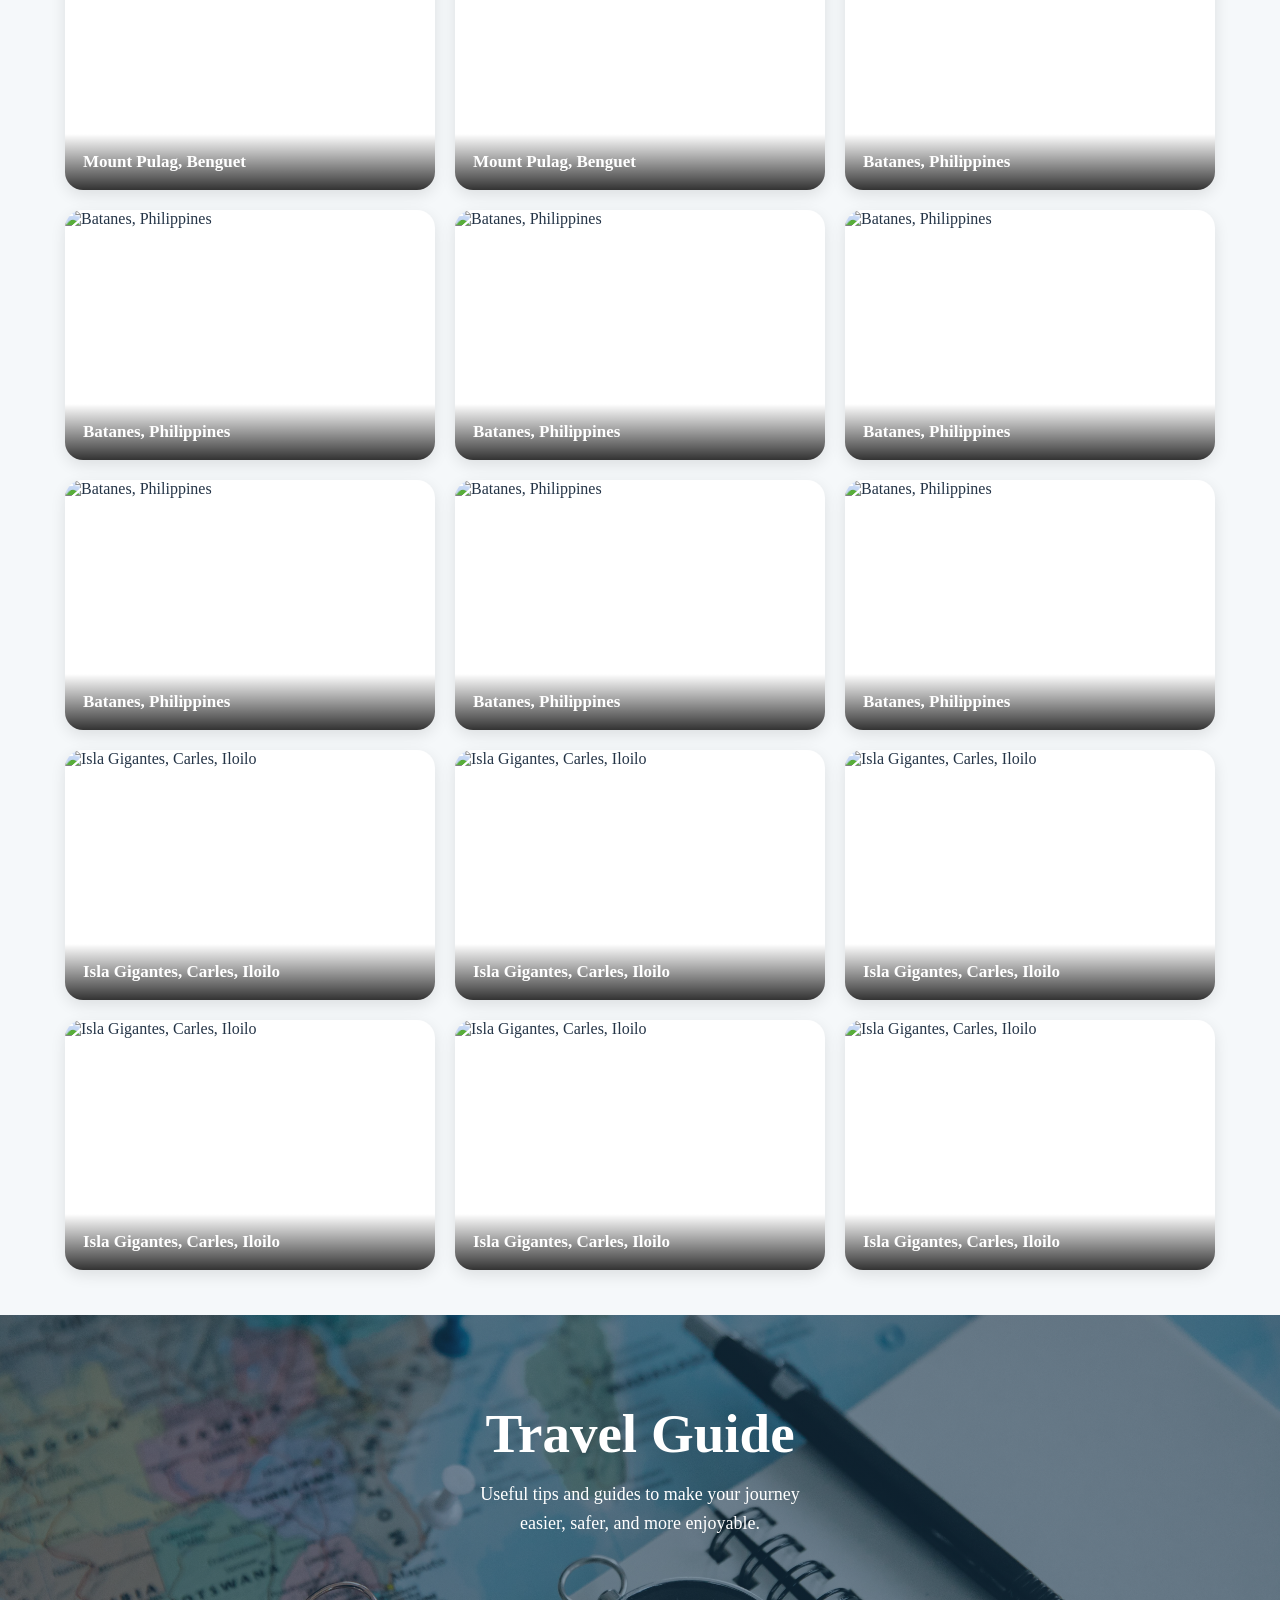
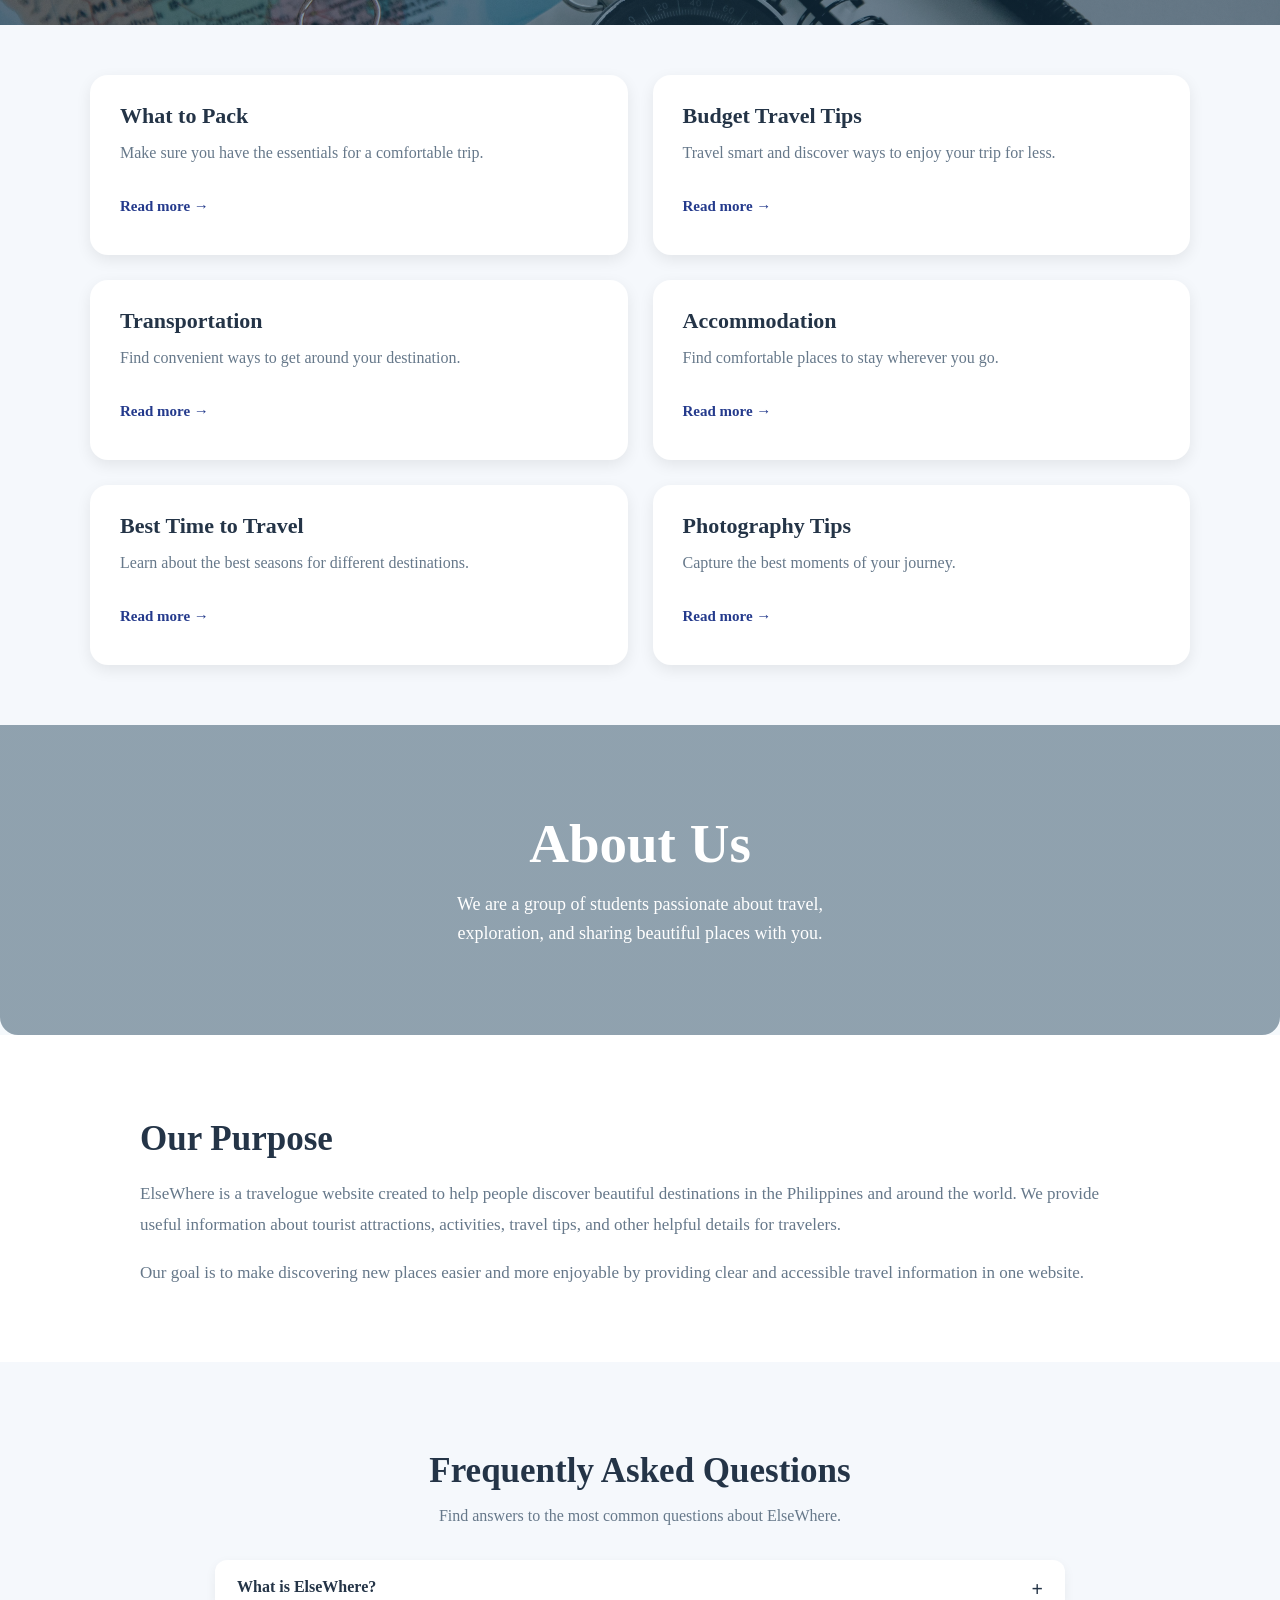
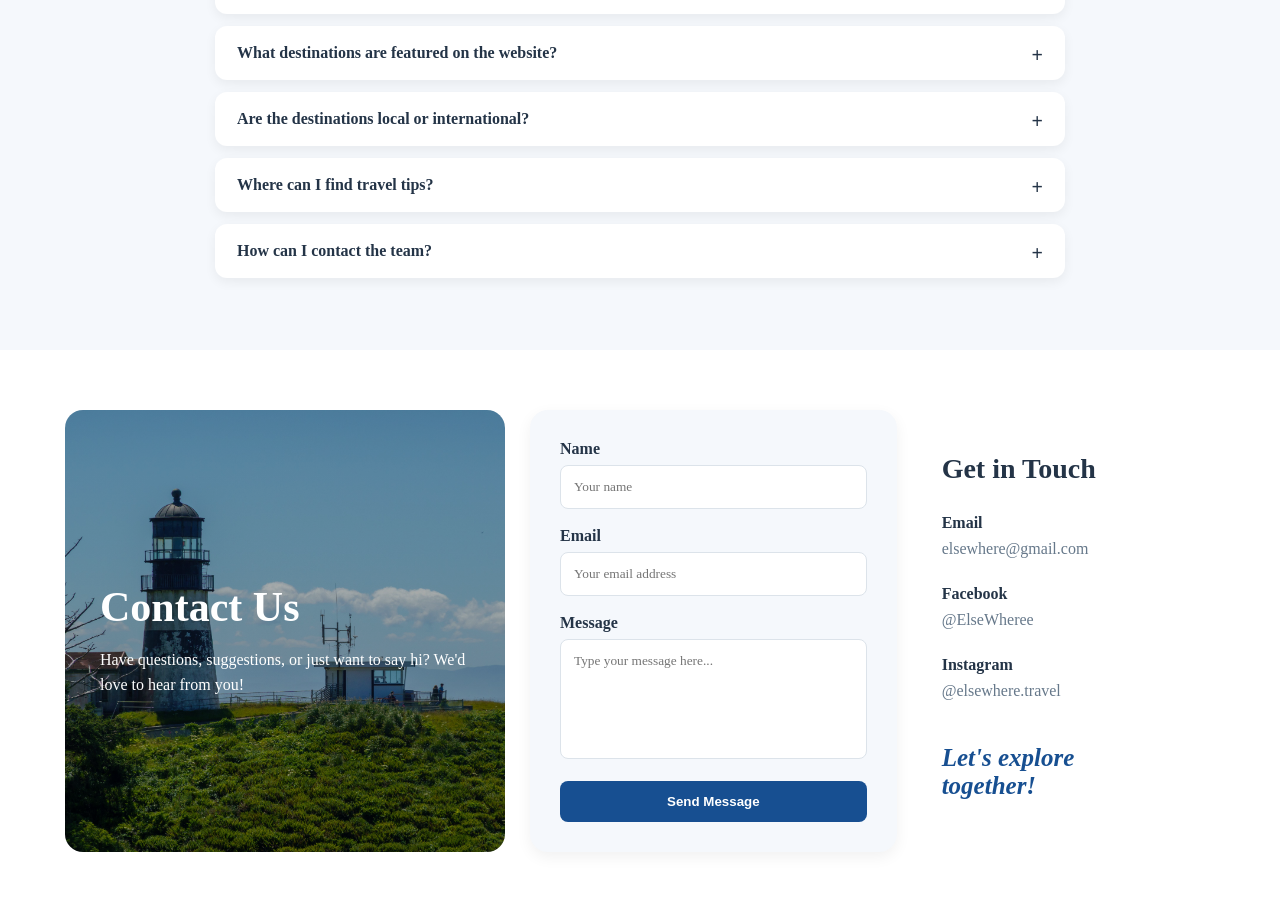
==== commit d11a9e04: "Update index.html" ====
--- a/index.html
+++ b/index.html
@@ -11,7 +11,7 @@
  <body>
   <header class="header">
    <a class="brand" href="#home">
-    <img alt="ElseWhere Logo" src="image3/logo.png"/>
+    <img alt="ElseWhere Logo" src="logo.png"/>
     <span>
      ElseWhere
     </span>
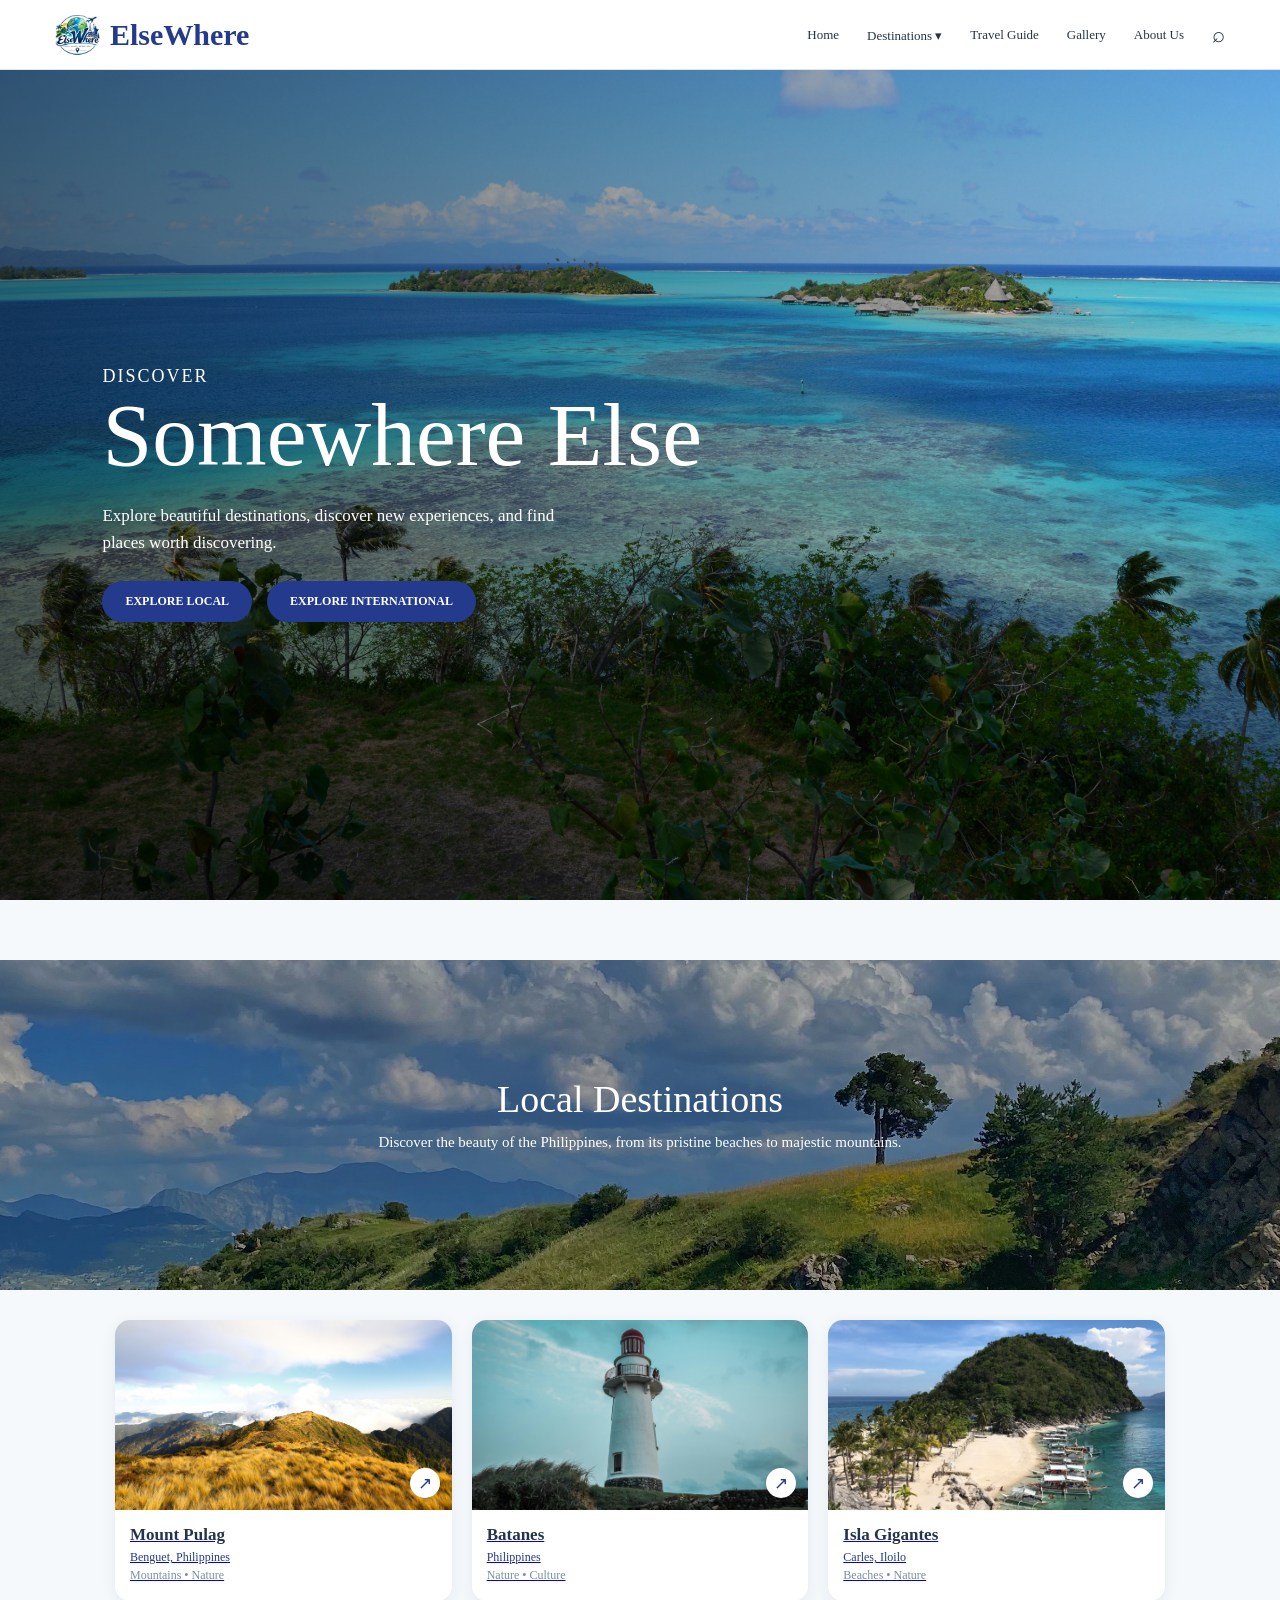
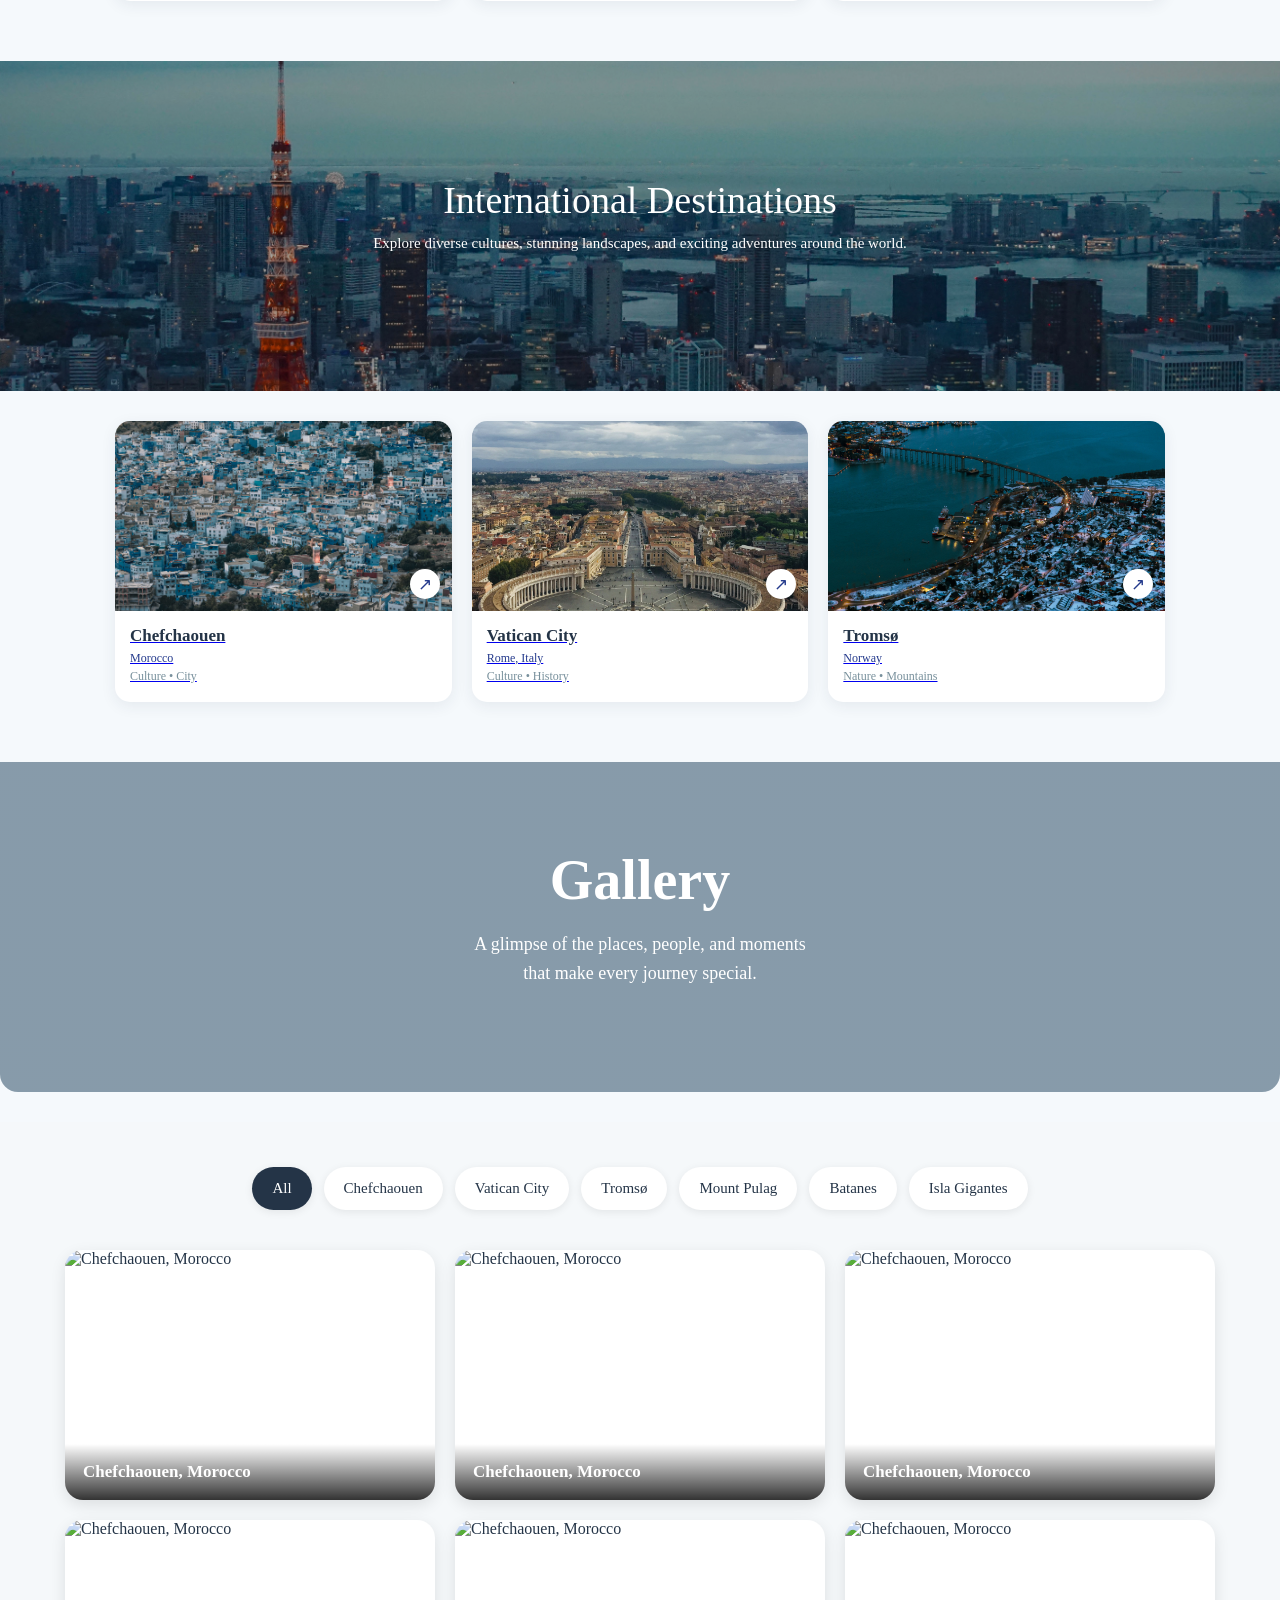
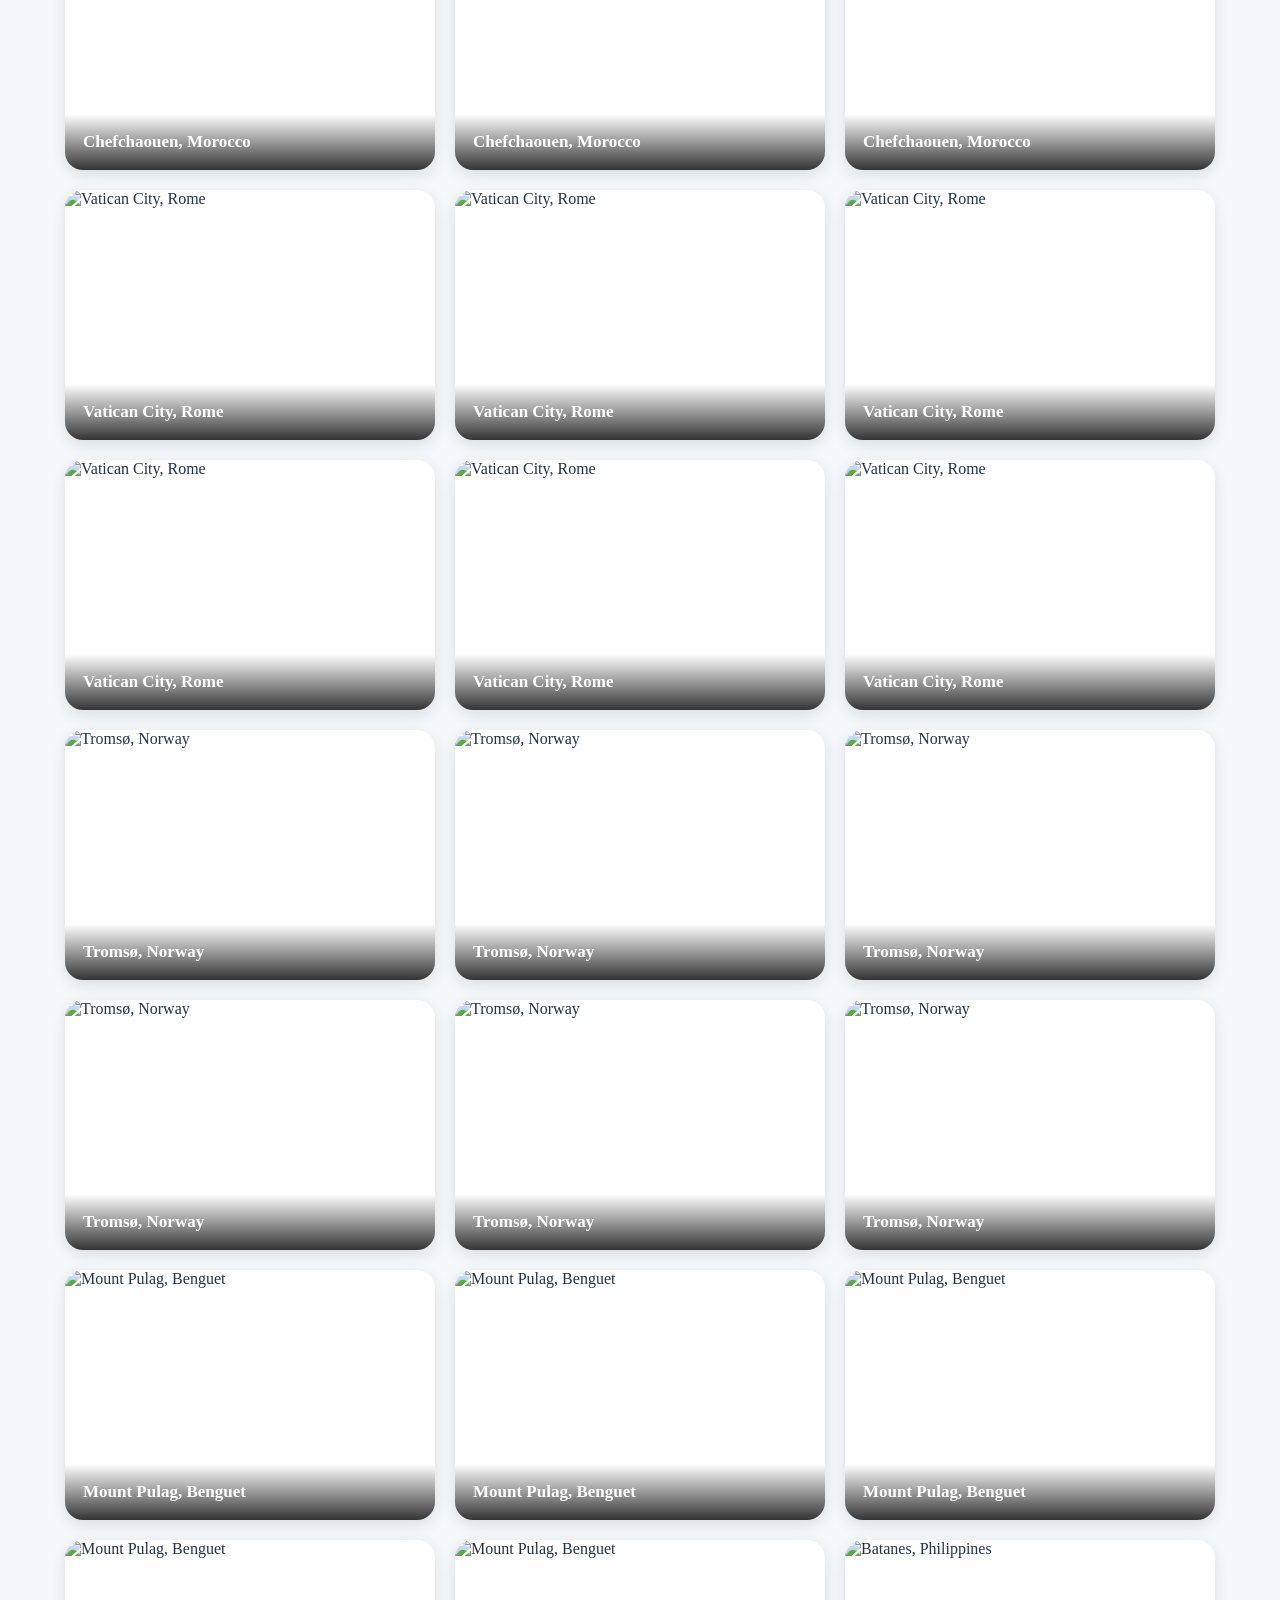
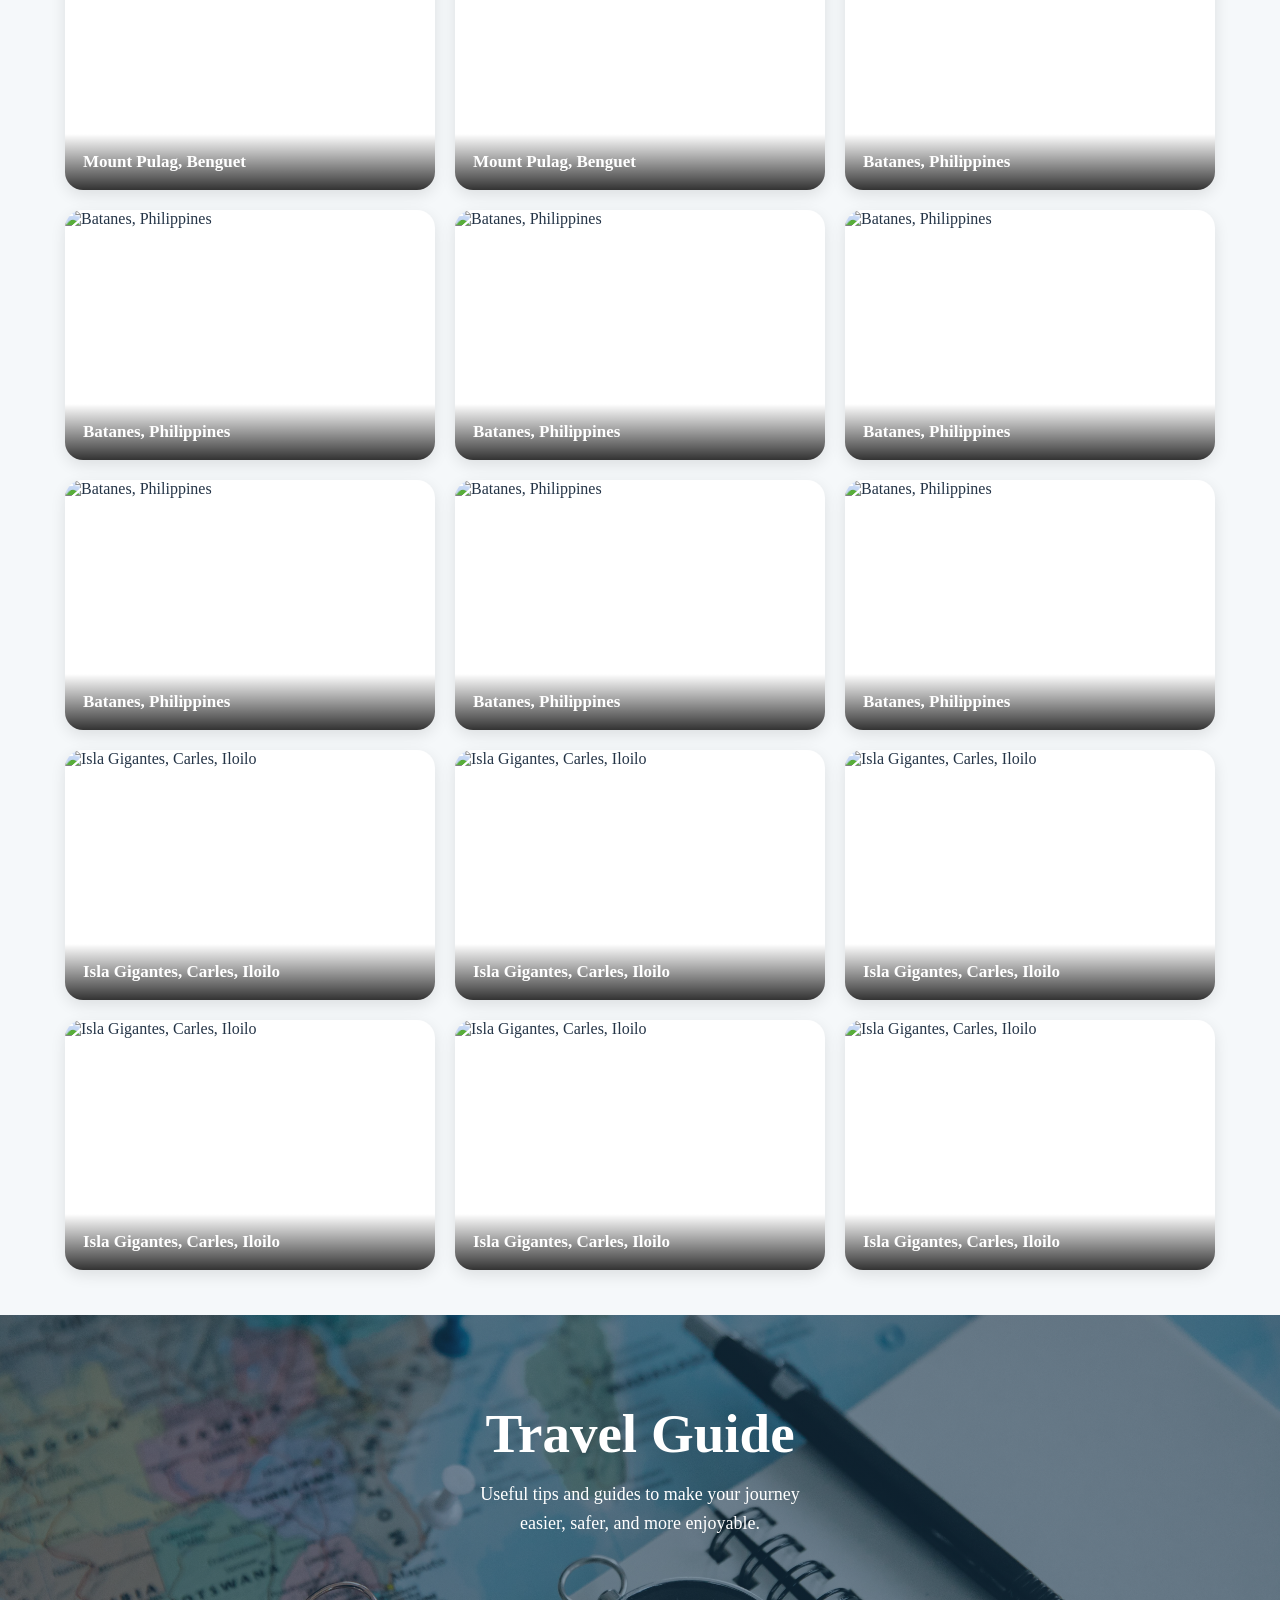
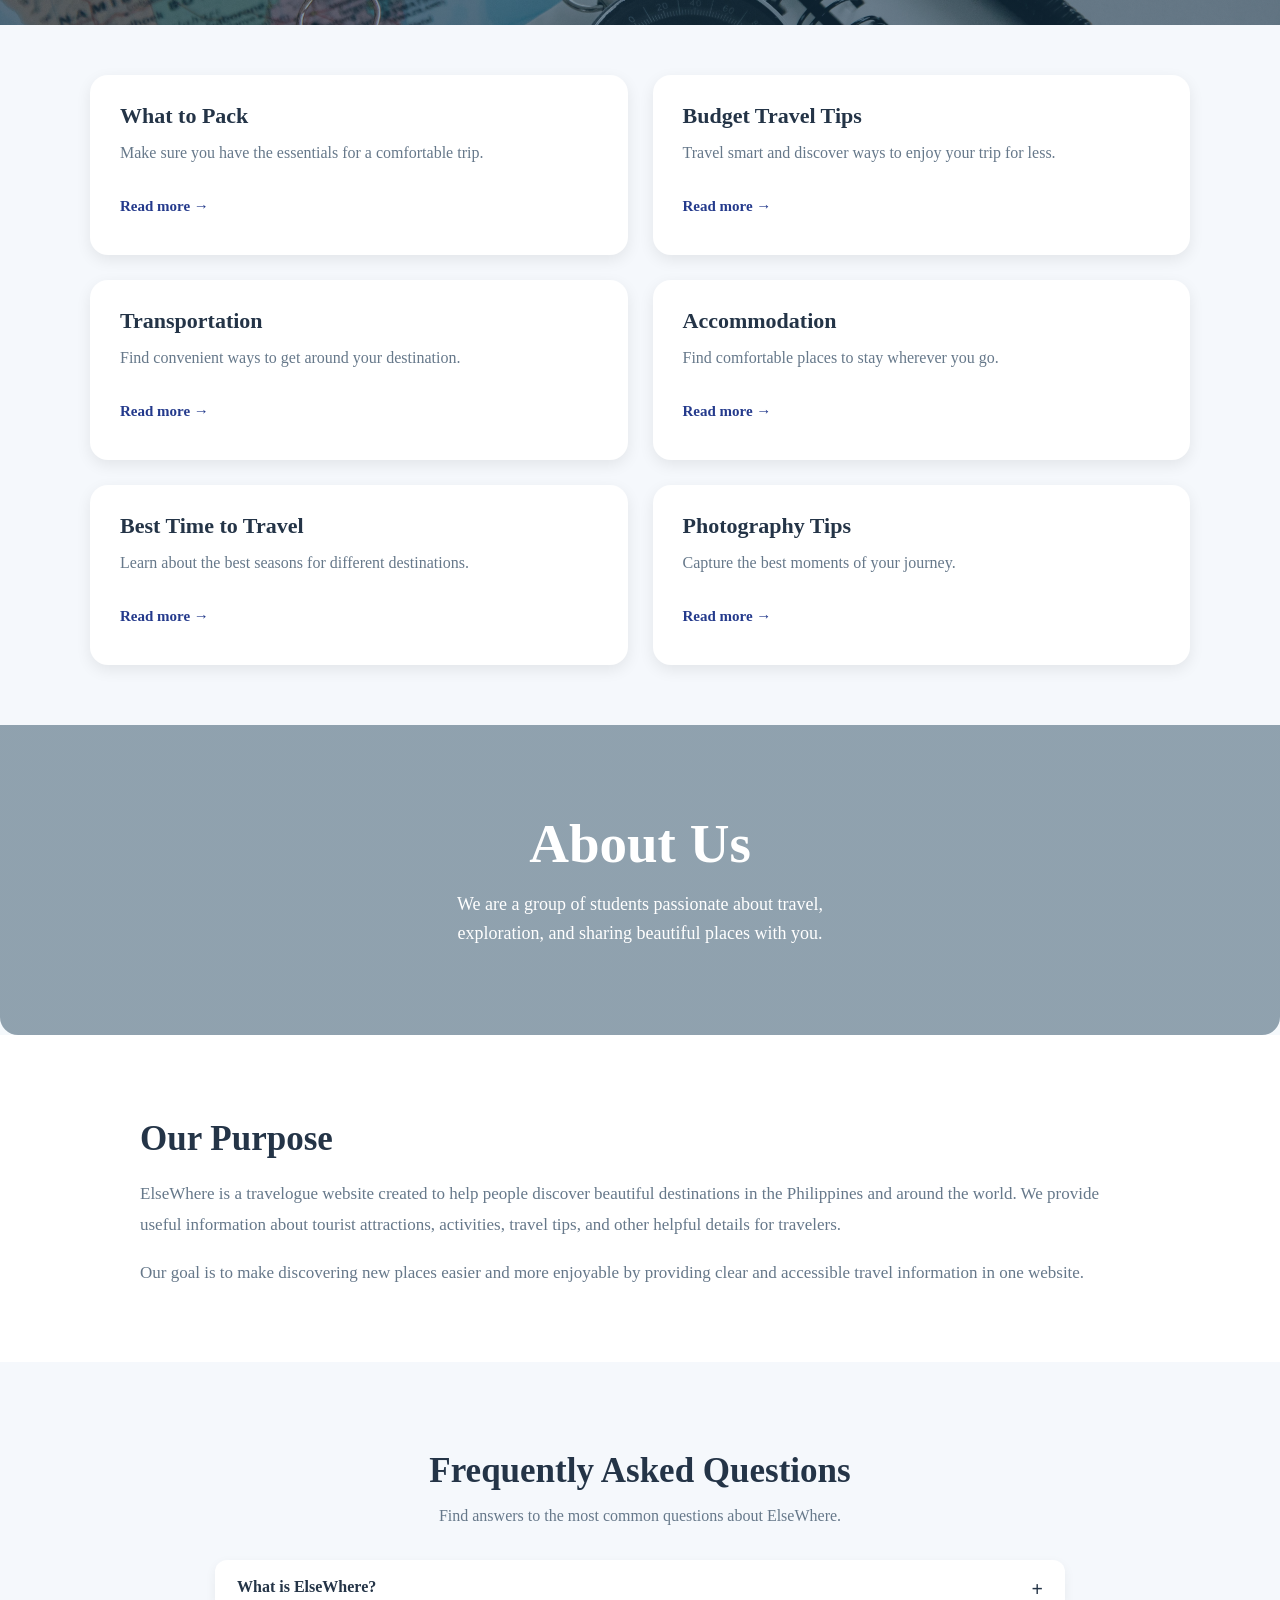
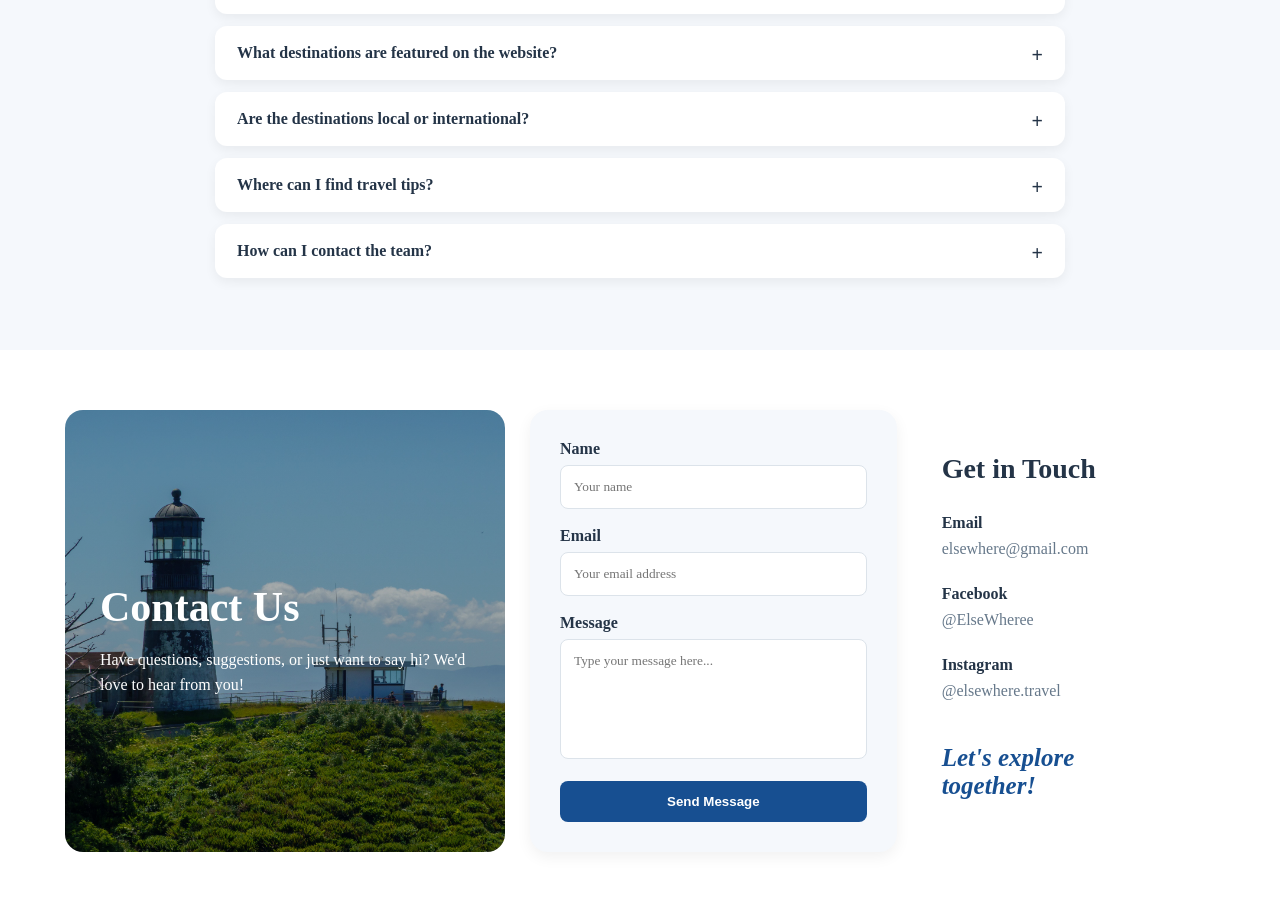
==== commit 8b7e908f: "Update index.html" ====
--- a/index.html
+++ b/index.html
@@ -11,7 +11,7 @@
  <body>
   <header class="header">
    <a class="brand" href="#home">
-    <img alt="ElseWhere Logo" src="logo.png"/>
+    <img alt="ElseWhere Logo" src="/image3/logo.png"/>
     <span>
      ElseWhere
     </span>
--- a/style.css
+++ b/style.css
@@ -893,20 +893,15 @@
 
   background-image:
     linear-gradient(rgba(20, 55, 80, 0.45), rgba(20, 55, 80, 0.45)),
-    url("/code/image3/about-bg.jpg");
-
+    url("about-bg.jpg");
   background-size: cover;
   background-position: center;
-
   display: flex;
   justify-content: center;
   align-items: center;
-
   text-align: center;
-
   border-radius: 0 0 18px 18px;
 }
-
 .about-overlay {
   color: white;
 }
